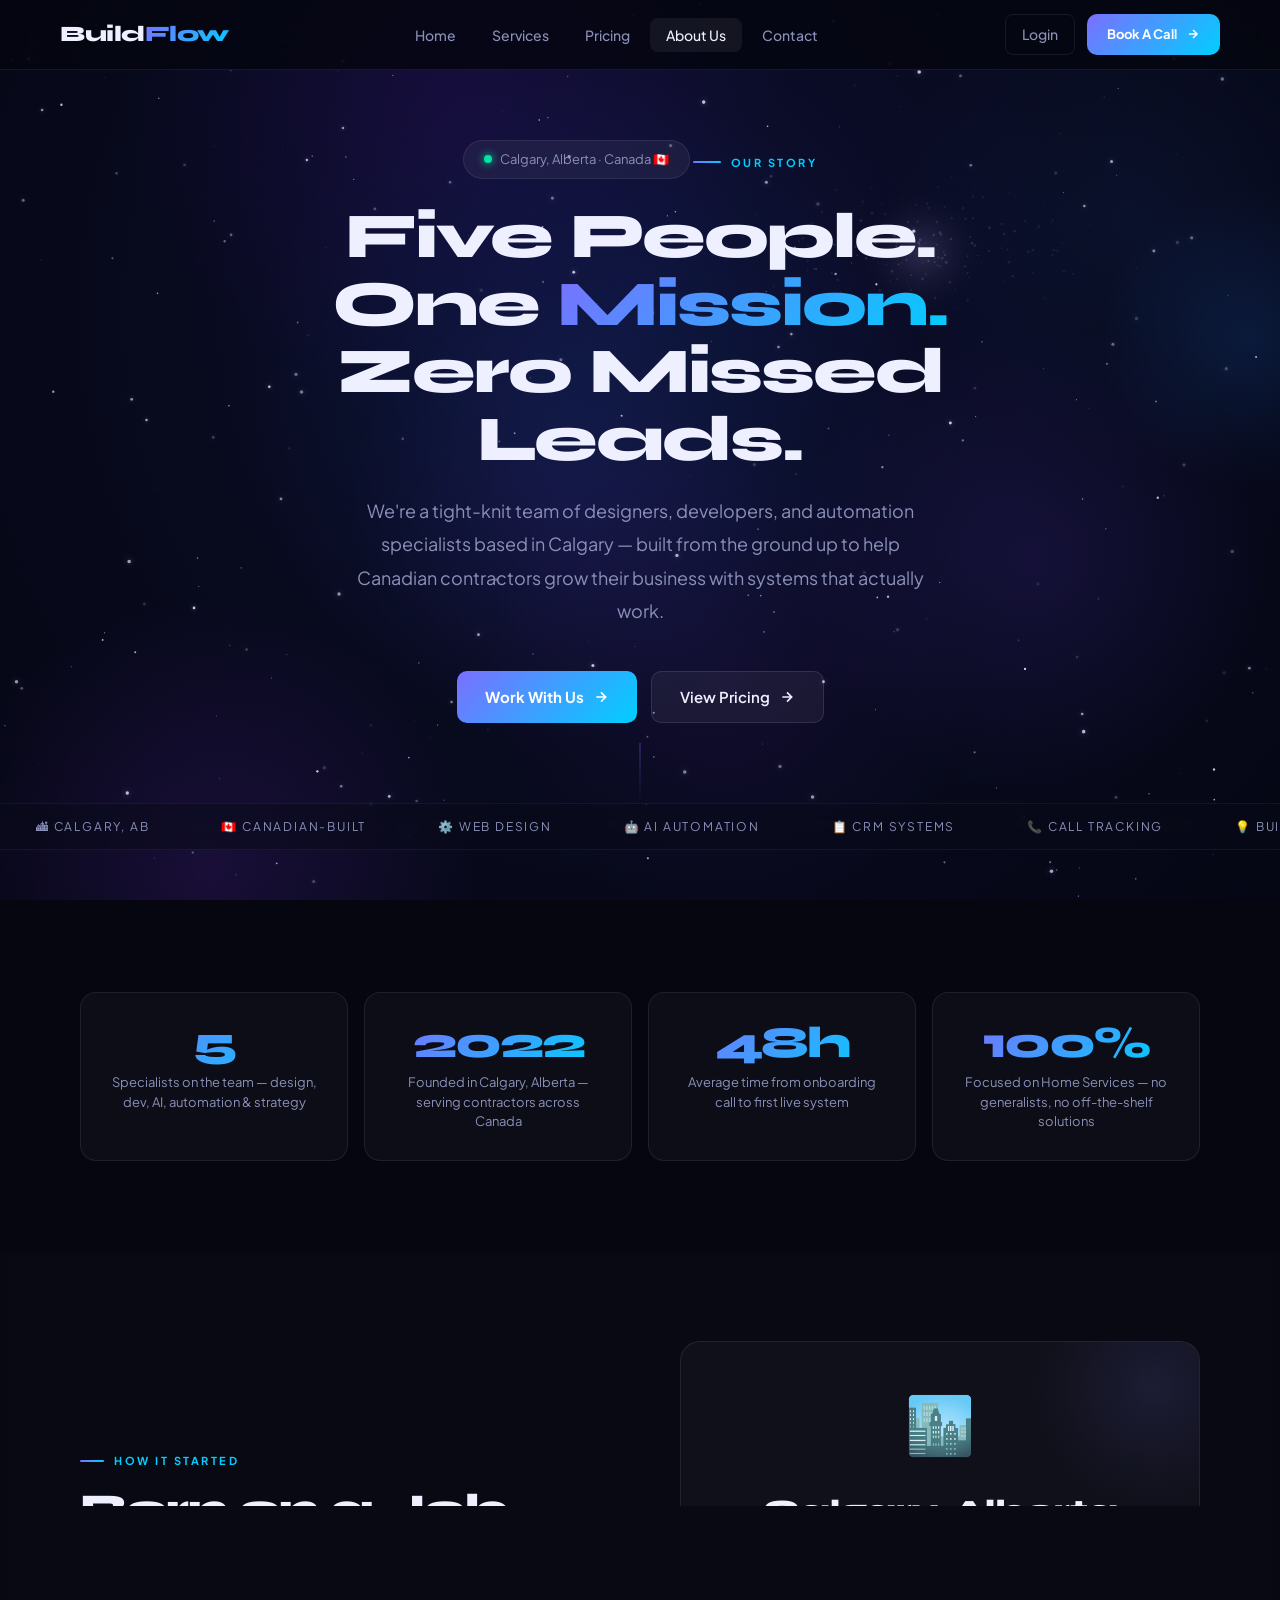
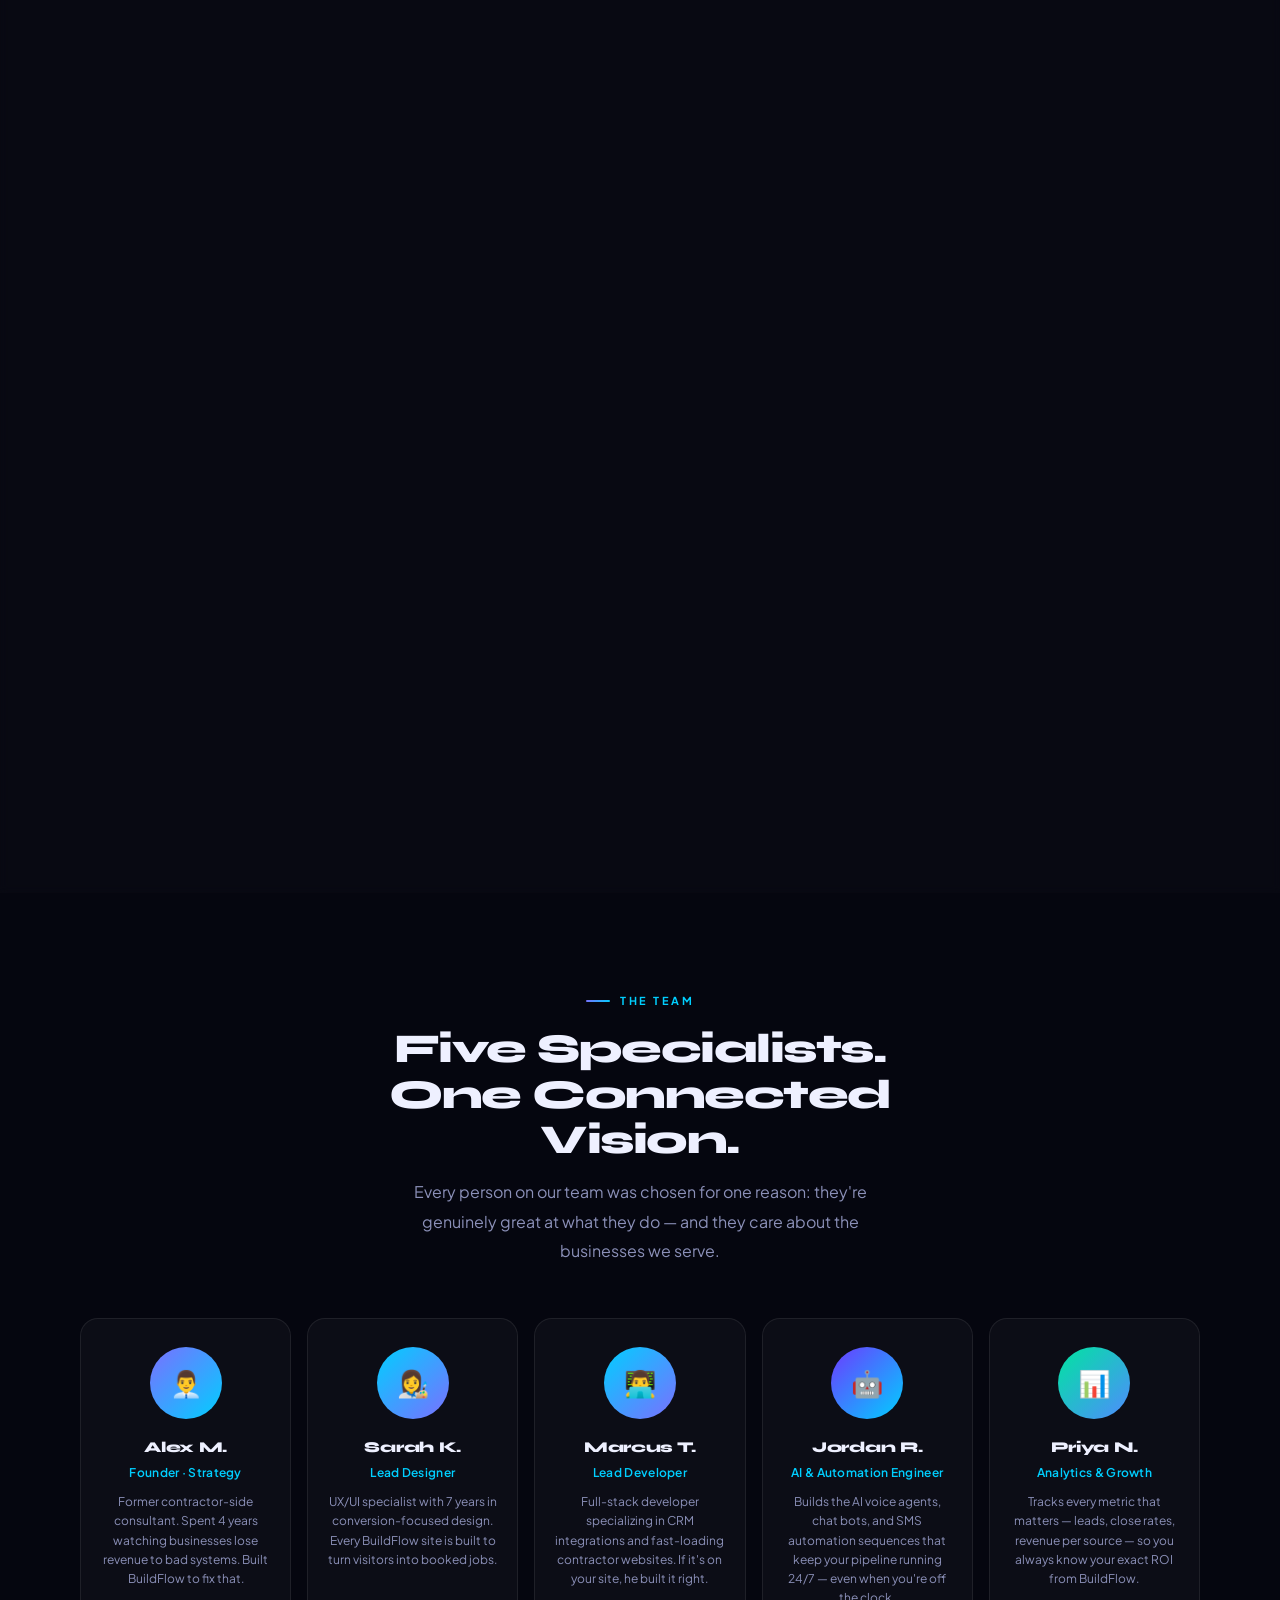
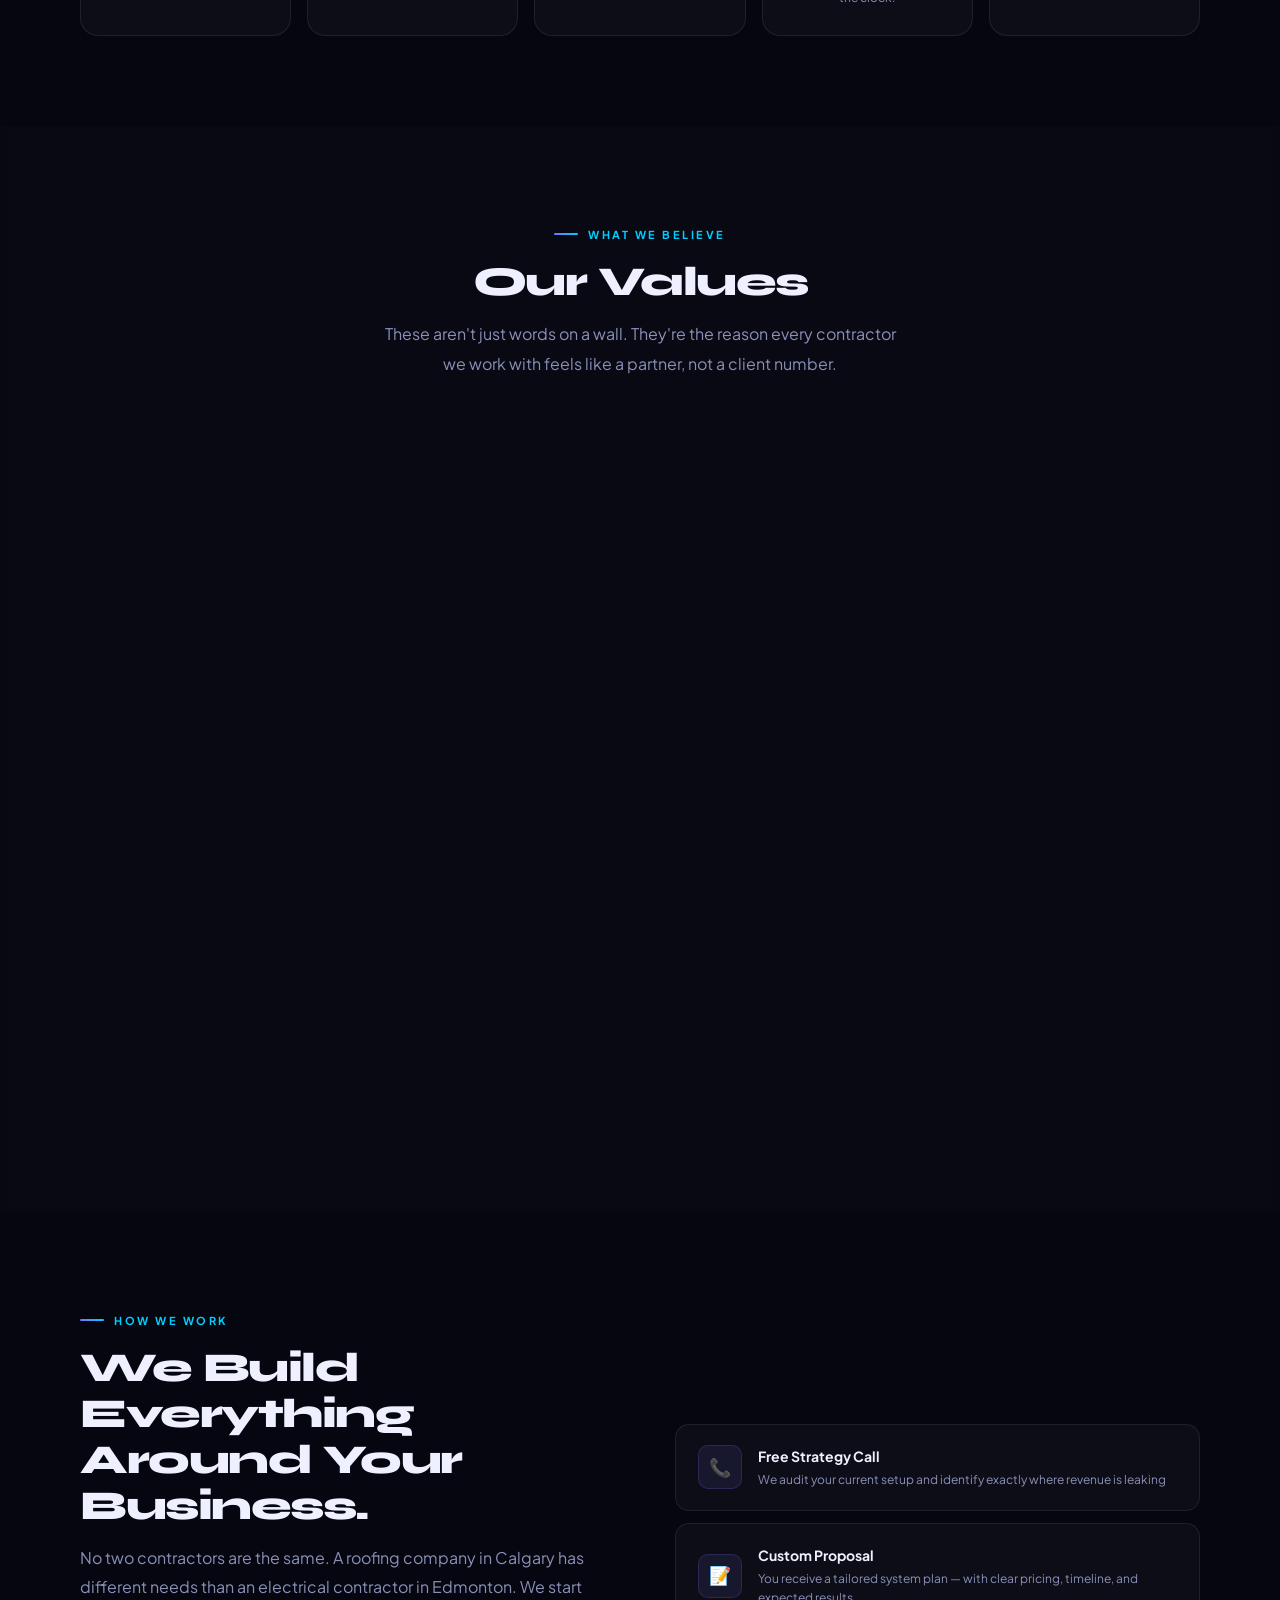
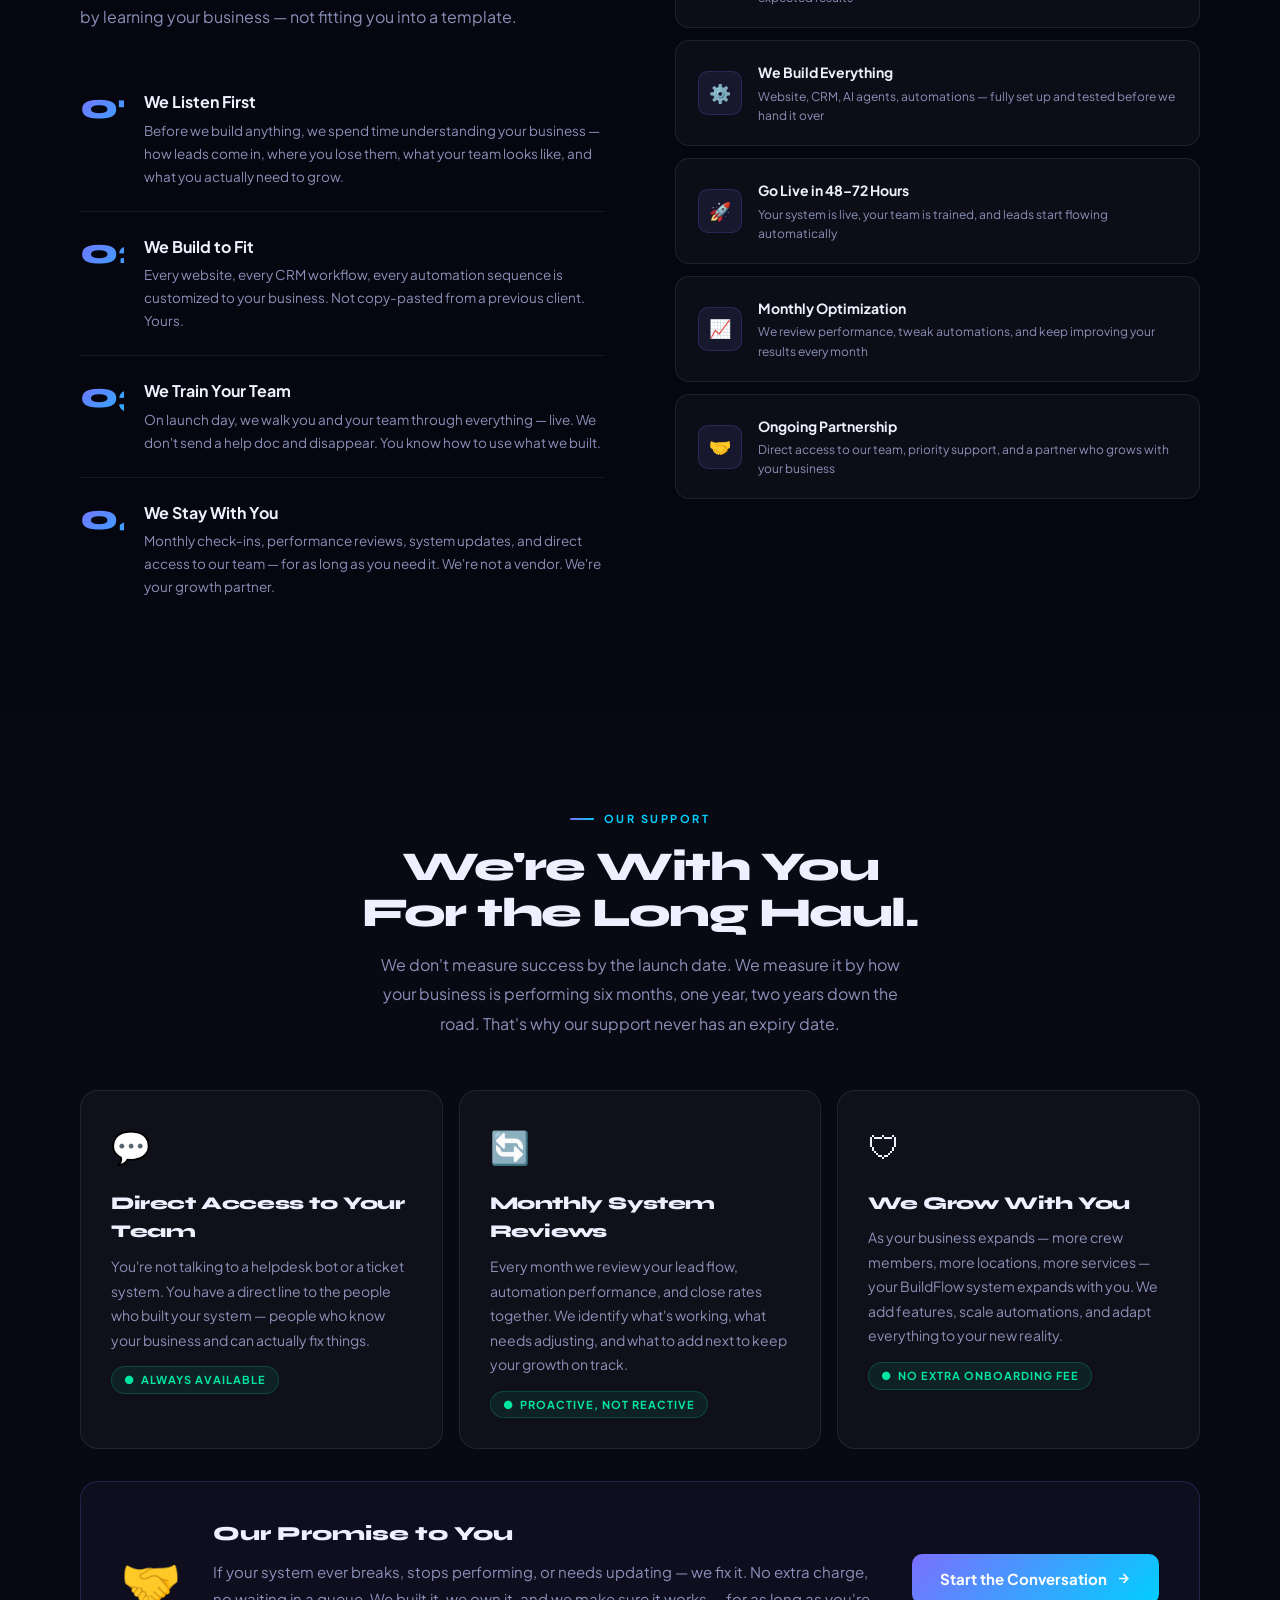
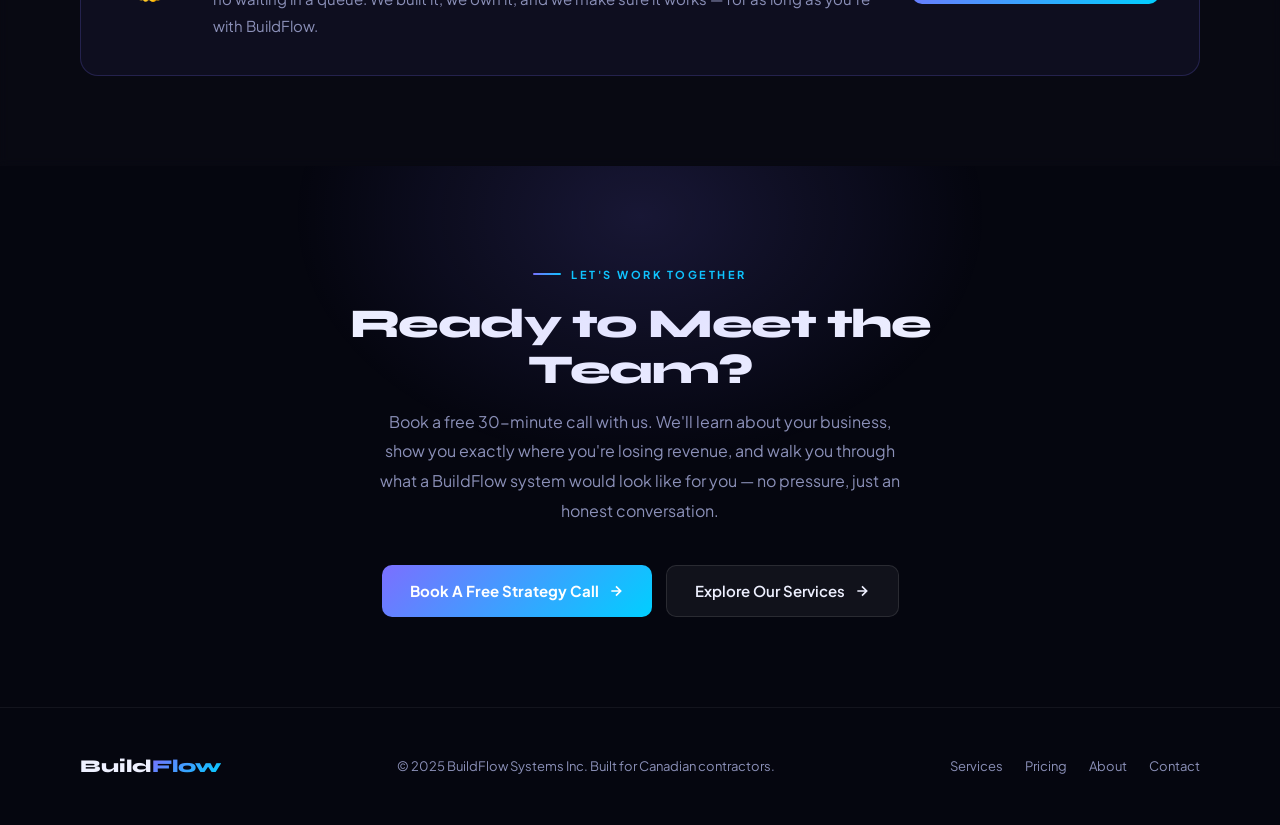
==== about.html @ cf744984 "Initial upload" ====
<!DOCTYPE html>
<html lang="en">
<head>
<meta charset="UTF-8"/>
<meta name="viewport" content="width=device-width, initial-scale=1.0"/>
<title>About Us — BuildFlow</title>
<meta name="description" content="BuildFlow is a Calgary-based team of 5 specialists in web design, automation, and AI — built to help Canadian contractors grow their revenue."/>
<link rel="preconnect" href="https://fonts.googleapis.com"/>
<link href="https://fonts.googleapis.com/css2?family=Plus+Jakarta+Sans:wght@300;400;500;600;700;800&family=Syne:wght@700;800&display=swap" rel="stylesheet"/>
<style>
*,*::before,*::after{box-sizing:border-box;margin:0;padding:0}
:root{
  --bg:#05060f;--bg2:#080a18;
  --border:rgba(255,255,255,0.08);
  --white:#eef0ff;--muted:#8b90b8;
  --accent:#7b6fff;--accent2:#00cfff;
  --green:#00e5a0;
  --grad:linear-gradient(135deg,#7b6fff 0%,#00cfff 100%);
  --grad-r:linear-gradient(135deg,#00cfff 0%,#7b6fff 100%);
}
html{scroll-behavior:smooth}
body{background:var(--bg);color:var(--white);font-family:'Plus Jakarta Sans',sans-serif;overflow-x:hidden;line-height:1.6}
::-webkit-scrollbar{width:3px}
::-webkit-scrollbar-thumb{background:var(--accent);border-radius:3px}
#galaxy-canvas{position:fixed;top:0;left:0;width:100%;height:100%;z-index:0;pointer-events:none}
.page-content{position:relative;z-index:1}

/* NAV */
nav{position:fixed;top:0;left:0;right:0;z-index:100;height:70px;display:flex;align-items:center;justify-content:space-between;padding:0 60px;background:rgba(5,6,15,0.78);backdrop-filter:blur(20px);border-bottom:1px solid rgba(123,111,255,0.15)}
.logo{font-family:'Syne',sans-serif;font-size:22px;font-weight:800;text-decoration:none;letter-spacing:-0.5px;color:var(--white)}
.logo span{background:var(--grad);-webkit-background-clip:text;-webkit-text-fill-color:transparent;background-clip:text}
.nav-links{display:flex;gap:4px;list-style:none}
.nav-links a{text-decoration:none;color:var(--muted);font-size:14px;font-weight:500;padding:8px 16px;border-radius:8px;transition:color .2s,background .2s}
.nav-links a:hover,.nav-links a.active{color:var(--white);background:rgba(255,255,255,0.06)}
.nav-right{display:flex;align-items:center;gap:12px}
.btn-nav-ghost{color:var(--muted);font-size:14px;font-weight:500;text-decoration:none;padding:8px 16px;border-radius:8px;border:1px solid var(--border);transition:color .2s,border-color .2s}
.btn-nav-ghost:hover{color:var(--white);border-color:rgba(123,111,255,0.4)}

/* BUTTONS */
.btn-glow{display:inline-flex;align-items:center;gap:9px;background:var(--grad);color:#fff;font-weight:700;font-size:15px;padding:13px 28px;border-radius:10px;text-decoration:none;border:none;cursor:pointer;position:relative;overflow:hidden;transition:transform .25s,box-shadow .25s}
.btn-glow::before{content:'';position:absolute;inset:0;background:linear-gradient(135deg,rgba(255,255,255,0.18),transparent);opacity:0;transition:opacity .25s}
.btn-glow:hover{transform:translateY(-2px) scale(1.02);box-shadow:0 8px 32px rgba(123,111,255,0.55)}
.btn-glow:hover::before{opacity:1}
.btn-glow:active{transform:scale(0.98)}
.btn-glow .arrow{transition:transform .25s}
.btn-glow:hover .arrow{transform:translateX(4px)}
.btn-ghost{display:inline-flex;align-items:center;gap:9px;background:rgba(255,255,255,0.05);color:var(--white);font-weight:600;font-size:15px;padding:13px 28px;border-radius:10px;text-decoration:none;border:1px solid rgba(255,255,255,0.1);transition:transform .25s,border-color .25s,background .25s,box-shadow .25s}
.btn-ghost:hover{transform:translateY(-2px);border-color:rgba(123,111,255,0.5);background:rgba(123,111,255,0.08);box-shadow:0 4px 24px rgba(123,111,255,0.2)}

/* PAGE HERO */
.page-hero{padding:140px 80px 80px;text-align:center;position:relative}
.page-hero::after{content:'';position:absolute;bottom:0;left:50%;transform:translateX(-50%);width:1px;height:60px;background:linear-gradient(to bottom,rgba(123,111,255,0.5),transparent)}
.eyebrow{display:inline-flex;align-items:center;gap:10px;font-size:11px;font-weight:700;letter-spacing:2.5px;text-transform:uppercase;color:var(--accent2);margin-bottom:18px;justify-content:center}
.eyebrow::before{content:'';width:28px;height:2px;background:var(--grad);border-radius:2px}
.page-h{font-family:'Syne',sans-serif;font-size:clamp(36px,5.5vw,64px);font-weight:800;letter-spacing:-2px;line-height:1.06;max-width:760px;margin:0 auto 20px}
.page-h em{font-style:normal;background:var(--grad);-webkit-background-clip:text;-webkit-text-fill-color:transparent;background-clip:text}
.page-sub{font-size:18px;color:var(--muted);max-width:580px;margin:0 auto 44px;line-height:1.85}
.hero-btns{display:flex;gap:14px;justify-content:center;flex-wrap:wrap}
.location-pill{display:inline-flex;align-items:center;gap:8px;background:rgba(255,255,255,0.05);border:1px solid var(--border);border-radius:100px;padding:8px 20px;font-size:13px;color:var(--muted);margin-bottom:24px}
.loc-dot{width:8px;height:8px;border-radius:50%;background:var(--green);box-shadow:0 0 8px var(--green);animation:blink 2s ease infinite}

/* SECTIONS */
.section{padding:90px 80px}
.section.alt{background:rgba(255,255,255,0.015);backdrop-filter:blur(4px)}
.sec-ey{display:inline-flex;align-items:center;gap:10px;font-size:11px;font-weight:700;letter-spacing:2.5px;text-transform:uppercase;color:var(--accent2);margin-bottom:16px}
.sec-ey::before{content:'';width:24px;height:2px;background:var(--grad);border-radius:2px}
.sec-h{font-family:'Syne',sans-serif;font-size:clamp(26px,3.2vw,44px);font-weight:800;letter-spacing:-1.5px;line-height:1.12;max-width:580px}
.sec-p{font-size:16px;color:var(--muted);max-width:520px;margin-top:14px;line-height:1.85}
.ctr{text-align:center}
.ctr .sec-h,.ctr .sec-p{margin-left:auto;margin-right:auto}
.ctr .sec-ey{justify-content:center}

/* ── STORY SECTION ── */
.story-grid{display:grid;grid-template-columns:1fr 1fr;gap:80px;align-items:center}
.story-text p{font-size:16px;color:var(--muted);line-height:1.9;margin-bottom:18px}
.story-text p strong{color:var(--white)}
.story-text p:last-child{margin-bottom:0}

/* story visual — Calgary card */
.story-visual{position:relative}
.city-card{background:rgba(255,255,255,0.03);border:1px solid var(--border);border-radius:20px;padding:36px;position:relative;overflow:hidden}
.city-card::before{content:'';position:absolute;top:-80px;right:-80px;width:250px;height:250px;background:radial-gradient(circle,rgba(123,111,255,0.12),transparent 70%)}
.city-card::after{content:'';position:absolute;bottom:-60px;left:-60px;width:200px;height:200px;background:radial-gradient(circle,rgba(0,207,255,0.08),transparent 70%)}
.city-skyline{font-size:56px;text-align:center;margin-bottom:20px;display:block;animation:floatY 5s ease-in-out infinite}
.city-name{font-family:'Syne',sans-serif;font-size:28px;font-weight:800;text-align:center;margin-bottom:4px}
.city-sub{font-size:13px;color:var(--muted);text-align:center;margin-bottom:28px}
.city-stats{display:grid;grid-template-columns:1fr 1fr;gap:12px}
.cs{background:rgba(255,255,255,0.04);border:1px solid var(--border);border-radius:12px;padding:16px;text-align:center}
.cs-num{font-family:'Syne',sans-serif;font-size:26px;font-weight:800;background:var(--grad);-webkit-background-clip:text;-webkit-text-fill-color:transparent;background-clip:text;line-height:1}
.cs-lbl{font-size:11px;color:var(--muted);margin-top:4px}

/* ── TIMELINE ── */
.timeline{position:relative;margin-top:60px;padding-left:40px}
.timeline::before{content:'';position:absolute;left:10px;top:0;bottom:0;width:2px;background:linear-gradient(to bottom,var(--accent),var(--accent2),transparent)}
.tl-item{position:relative;margin-bottom:44px}
.tl-item:last-child{margin-bottom:0}
.tl-dot{position:absolute;left:-36px;top:4px;width:16px;height:16px;border-radius:50%;background:var(--grad);box-shadow:0 0 12px rgba(123,111,255,0.5)}
.tl-year{font-size:11px;font-weight:700;letter-spacing:1.5px;color:var(--accent2);margin-bottom:6px;text-transform:uppercase}
.tl-title{font-family:'Syne',sans-serif;font-size:18px;font-weight:800;margin-bottom:8px;letter-spacing:-0.3px}
.tl-desc{font-size:14px;color:var(--muted);line-height:1.75}

/* ── TEAM ── */
.team-grid{display:grid;grid-template-columns:repeat(5,1fr);gap:16px;margin-top:52px}
.team-card{background:rgba(255,255,255,0.03);border:1px solid var(--border);border-radius:18px;padding:28px 20px;text-align:center;transition:transform .3s,border-color .3s,box-shadow .3s;cursor:default}
.team-card:hover{transform:translateY(-7px);border-color:rgba(123,111,255,0.4);box-shadow:0 16px 48px rgba(123,111,255,0.15)}
.team-avatar{width:72px;height:72px;border-radius:50%;background:var(--grad);display:flex;align-items:center;justify-content:center;font-size:26px;margin:0 auto 16px;position:relative}
.team-avatar::after{content:'';position:absolute;inset:-3px;border-radius:50%;background:var(--grad);z-index:-1;opacity:0;transition:opacity .3s;filter:blur(8px)}
.team-card:hover .team-avatar::after{opacity:0.6}
.team-name{font-family:'Syne',sans-serif;font-size:15px;font-weight:800;margin-bottom:4px;letter-spacing:-0.3px}
.team-role{font-size:12px;color:var(--accent2);font-weight:600;margin-bottom:10px;letter-spacing:.3px}
.team-bio{font-size:12px;color:var(--muted);line-height:1.6}

/* ── VALUES ── */
.values-grid{display:grid;grid-template-columns:repeat(3,1fr);gap:16px;margin-top:52px}
.val-card{background:rgba(255,255,255,0.03);border:1px solid var(--border);border-radius:18px;padding:32px;transition:transform .3s,border-color .3s}
.val-card:hover{transform:translateY(-5px);border-color:rgba(123,111,255,0.3)}
.val-icon{font-size:36px;margin-bottom:18px;display:block}
.val-title{font-family:'Syne',sans-serif;font-size:20px;font-weight:800;margin-bottom:10px;letter-spacing:-0.4px}
.val-desc{font-size:14px;color:var(--muted);line-height:1.75}

/* ── APPROACH ── */
.approach-grid{display:grid;grid-template-columns:1fr 1fr;gap:70px;align-items:center}
.approach-steps{display:flex;flex-direction:column;gap:0;margin-top:36px}
.ap-step{display:flex;gap:20px;padding:22px 0;border-bottom:1px solid var(--border);position:relative;transition:background .2s}
.ap-step:last-child{border-bottom:none}
.ap-num{font-family:'Syne',sans-serif;font-size:36px;font-weight:800;background:var(--grad);-webkit-background-clip:text;-webkit-text-fill-color:transparent;background-clip:text;line-height:1;flex-shrink:0;width:44px}
.ap-title{font-weight:700;font-size:16px;margin-bottom:5px}
.ap-desc{font-size:13.5px;color:var(--muted);line-height:1.7}

/* approach visual */
.approach-visual{display:flex;flex-direction:column;gap:12px}
.av-card{background:rgba(255,255,255,0.03);border:1px solid var(--border);border-radius:14px;padding:20px 22px;display:flex;align-items:center;gap:16px;transition:border-color .3s,transform .3s}
.av-card:hover{border-color:rgba(123,111,255,0.3);transform:translateX(6px)}
.av-icon{width:44px;height:44px;border-radius:10px;background:rgba(123,111,255,0.1);border:1px solid rgba(123,111,255,0.2);display:flex;align-items:center;justify-content:center;font-size:18px;flex-shrink:0}
.av-title{font-weight:700;font-size:14px;margin-bottom:3px}
.av-desc{font-size:12px;color:var(--muted)}

/* ── SUPPORT ── */
.support-grid{display:grid;grid-template-columns:1fr 1fr 1fr;gap:16px;margin-top:52px}
.sup-card{background:rgba(255,255,255,0.03);border:1px solid var(--border);border-radius:18px;padding:30px;transition:transform .3s,border-color .3s}
.sup-card:hover{transform:translateY(-5px);border-color:rgba(0,207,255,0.3)}
.sup-icon{font-size:32px;margin-bottom:16px}
.sup-title{font-family:'Syne',sans-serif;font-size:18px;font-weight:800;margin-bottom:8px;letter-spacing:-0.4px}
.sup-desc{font-size:14px;color:var(--muted);line-height:1.75}
.sup-tag{display:inline-flex;align-items:center;gap:6px;margin-top:14px;font-size:11px;font-weight:700;letter-spacing:1px;text-transform:uppercase;color:var(--green);background:rgba(0,229,160,0.08);border:1px solid rgba(0,229,160,0.2);padding:4px 12px;border-radius:100px}

/* ── NUMBERS ── */
.numbers-row{display:grid;grid-template-columns:repeat(4,1fr);gap:16px;margin-top:52px}
.num-card{background:rgba(255,255,255,0.03);border:1px solid var(--border);border-radius:16px;padding:28px;text-align:center;transition:transform .3s,border-color .3s}
.num-card:hover{transform:translateY(-4px);border-color:rgba(123,111,255,0.3)}
.num-val{font-family:'Syne',sans-serif;font-size:44px;font-weight:800;letter-spacing:-2px;background:var(--grad);-webkit-background-clip:text;-webkit-text-fill-color:transparent;background-clip:text;line-height:1}
.num-lbl{font-size:13px;color:var(--muted);margin-top:8px;line-height:1.5}

/* ── CTA ── */
.cta-section{padding:90px 80px;text-align:center;position:relative;overflow:hidden}
.cta-section::before{content:'';position:absolute;top:-200px;left:50%;transform:translateX(-50%);width:700px;height:500px;background:radial-gradient(ellipse,rgba(123,111,255,0.16) 0%,transparent 70%);pointer-events:none}
.cta-section .sec-h{max-width:620px;margin:0 auto 14px}
.cta-section .sec-p{margin:0 auto 40px}
.cta-btns{display:flex;gap:14px;justify-content:center;flex-wrap:wrap}

/* TICKER */
.ticker-wrap{overflow:hidden;border-top:1px solid rgba(255,255,255,0.05);border-bottom:1px solid rgba(255,255,255,0.05);padding:13px 0;background:rgba(8,10,24,0.5);backdrop-filter:blur(10px)}
.ticker-track{display:flex;width:max-content;animation:ticker 40s linear infinite}
.ticker-item{padding:0 36px;font-size:12px;letter-spacing:1.8px;text-transform:uppercase;color:var(--muted);white-space:nowrap}

/* FOOTER */
footer{padding:44px 80px;border-top:1px solid rgba(255,255,255,0.06);display:flex;justify-content:space-between;align-items:center;flex-wrap:wrap;gap:16px}
.footer-logo{font-family:'Syne',sans-serif;font-size:18px;font-weight:800;text-decoration:none;color:var(--white)}
.footer-logo span{background:var(--grad);-webkit-background-clip:text;-webkit-text-fill-color:transparent;background-clip:text}
.footer-copy{font-size:13px;color:var(--muted)}
.footer-links{display:flex;gap:22px}
.footer-links a{font-size:13px;color:var(--muted);text-decoration:none;transition:color .2s}
.footer-links a:hover{color:var(--white)}

/* REVEAL */
.reveal{opacity:0;transform:translateY(26px);transition:opacity .7s ease,transform .7s ease}
.reveal.in{opacity:1;transform:none}
.d1{transition-delay:.08s}.d2{transition-delay:.16s}.d3{transition-delay:.24s}.d4{transition-delay:.32s}.d5{transition-delay:.4s}

@keyframes ticker{from{transform:translateX(0)}to{transform:translateX(-50%)}}
@keyframes floatY{0%,100%{transform:translateY(0)}50%{transform:translateY(-14px)}}
@keyframes fadeUp{from{opacity:0;transform:translateY(20px)}to{opacity:1;transform:none}}
@keyframes blink{0%,100%{opacity:1}50%{opacity:.3}}

@media(max-width:1100px){
  nav{padding:0 24px}
  .nav-links{display:none}
  .page-hero,.section,.cta-section,footer{padding-left:24px;padding-right:24px}
  .story-grid,.approach-grid{grid-template-columns:1fr}
  .team-grid{grid-template-columns:repeat(2,1fr)}
  .values-grid,.support-grid{grid-template-columns:1fr 1fr}
  .numbers-row{grid-template-columns:1fr 1fr}
}
@media(max-width:640px){
  .team-grid,.values-grid,.support-grid,.numbers-row{grid-template-columns:1fr}
  .page-h{letter-spacing:-1px}
}
</style>
</head>
<body>
<canvas id="galaxy-canvas"></canvas>
<div class="page-content">

<!-- NAV -->
<nav>
  <a href="index.html" class="logo">Build<span>Flow</span></a>
  <ul class="nav-links">
    <li><a href="index.html">Home</a></li>
    <li><a href="services.html">Services</a></li>
    <li><a href="pricing.html">Pricing</a></li>
    <li><a href="about.html" class="active">About Us</a></li>
    <li><a href="contact.html">Contact</a></li>
  </ul>
  <div class="nav-right">
    <a href="#" class="btn-nav-ghost">Login</a>
    <a href="contact.html" class="btn-glow" style="font-size:13px;padding:10px 20px">Book A Call <svg class="arrow" width="14" height="14" fill="none" stroke="currentColor" stroke-width="2.5" viewBox="0 0 24 24"><path d="M5 12h14M12 5l7 7-7 7"/></svg></a>
  </div>
</nav>

<!-- HERO -->
<section class="page-hero" style="animation:fadeUp .8s ease both">
  <div class="location-pill"><span class="loc-dot"></span>Calgary, Alberta · Canada 🇨🇦</div>
  <div class="eyebrow">Our Story</div>
  <h1 class="page-h">Five People.<br>One <em>Mission.</em><br>Zero Missed Leads.</h1>
  <p class="page-sub">We're a tight-knit team of designers, developers, and automation specialists based in Calgary — built from the ground up to help Canadian contractors grow their business with systems that actually work.</p>
  <div class="hero-btns">
    <a href="contact.html" class="btn-glow">Work With Us <svg class="arrow" width="16" height="16" fill="none" stroke="currentColor" stroke-width="2.5" viewBox="0 0 24 24"><path d="M5 12h14M12 5l7 7-7 7"/></svg></a>
    <a href="pricing.html" class="btn-ghost">View Pricing <svg width="16" height="16" fill="none" stroke="currentColor" stroke-width="2.5" viewBox="0 0 24 24"><path d="M5 12h14M12 5l7 7-7 7"/></svg></a>
  </div>
</section>

<!-- TICKER -->
<div class="ticker-wrap">
  <div class="ticker-track">
    <div class="ticker-item">🏙 Calgary, AB</div><div class="ticker-item">🇨🇦 Canadian-Built</div><div class="ticker-item">⚙️ Web Design</div><div class="ticker-item">🤖 AI Automation</div><div class="ticker-item">📋 CRM Systems</div><div class="ticker-item">📞 Call Tracking</div><div class="ticker-item">💡 Built for Contractors</div><div class="ticker-item">🚀 Fast Setup</div>
    <div class="ticker-item">🏙 Calgary, AB</div><div class="ticker-item">🇨🇦 Canadian-Built</div><div class="ticker-item">⚙️ Web Design</div><div class="ticker-item">🤖 AI Automation</div><div class="ticker-item">📋 CRM Systems</div><div class="ticker-item">📞 Call Tracking</div><div class="ticker-item">💡 Built for Contractors</div><div class="ticker-item">🚀 Fast Setup</div>
  </div>
</div>

<!-- NUMBERS -->
<section class="section">
  <div class="numbers-row">
    <div class="num-card reveal d1"><div class="num-val">5</div><div class="num-lbl">Specialists on the team — design, dev, AI, automation &amp; strategy</div></div>
    <div class="num-card reveal d2"><div class="num-val">2022</div><div class="num-lbl">Founded in Calgary, Alberta — serving contractors across Canada</div></div>
    <div class="num-card reveal d3"><div class="num-val">48h</div><div class="num-lbl">Average time from onboarding call to first live system</div></div>
    <div class="num-card reveal d4"><div class="num-val">100%</div><div class="num-lbl">Focused on Home Services — no generalists, no off-the-shelf solutions</div></div>
  </div>
</section>

<!-- STORY -->
<section class="section alt">
  <div class="story-grid">
    <div class="story-text reveal">
      <div class="sec-ey">How It Started</div>
      <h2 class="sec-h">Born on a Job Site.<br>Built in Calgary.</h2>
      <div style="margin-top:28px">
        <p>It started with a simple observation. A roofing contractor in Calgary was losing <strong>three to four calls a day</strong> — not because he didn't want the work, but because he was on the roof when his phone rang. By the time he called back, the homeowner had already booked someone else.</p>
        <p>We saw the same story repeated across dozens of contractors in Alberta. Talented, hardworking business owners — roofers, plumbers, electricians, HVAC techs — losing thousands of dollars every month not because of a lack of skill, but because of a <strong>broken system</strong> around how leads were captured and followed up.</p>
        <p>So in 2022, five of us — a web designer, a developer, an AI engineer, an automation specialist, and a business strategist — came together in Calgary with one shared goal: <strong>build the system we wished these contractors already had.</strong></p>
        <p>Not a website. Not a chatbot. Not a CRM that takes six months to learn. A <strong>complete, connected revenue system</strong> — designed specifically for the way contractors run their businesses — that works automatically, from the first call to the five-star review.</p>
        <p>That's BuildFlow. And we're just getting started.</p>
      </div>
    </div>
    <div class="reveal d2">
      <div class="city-card">
        <span class="city-skyline">🏙️</span>
        <div class="city-name">Calgary, Alberta</div>
        <div class="city-sub">Home of BuildFlow · Est. 2022</div>
        <div class="city-stats">
          <div class="cs"><div class="cs-num">AB</div><div class="cs-lbl">Province</div></div>
          <div class="cs"><div class="cs-num">2022</div><div class="cs-lbl">Founded</div></div>
          <div class="cs"><div class="cs-num">5</div><div class="cs-lbl">Team Members</div></div>
          <div class="cs"><div class="cs-num">🇨🇦</div><div class="cs-lbl">Canada-Wide</div></div>
        </div>
      </div>

      <!-- TIMELINE -->
      <div class="timeline" style="margin-top:36px">
        <div class="tl-item">
          <div class="tl-dot"></div>
          <div class="tl-year">2022 — The Idea</div>
          <div class="tl-title">Saw the Problem Firsthand</div>
          <div class="tl-desc">Working alongside Alberta contractors, we watched revenue disappear through missed calls and broken follow-up. We decided to fix it.</div>
        </div>
        <div class="tl-item">
          <div class="tl-dot"></div>
          <div class="tl-year">2023 — First Systems Built</div>
          <div class="tl-title">The First 10 Clients</div>
          <div class="tl-desc">We launched our first CRM + website packages for roofing and HVAC companies in Calgary. Response times dropped from days to minutes.</div>
        </div>
        <div class="tl-item">
          <div class="tl-dot"></div>
          <div class="tl-year">2024 — AI Integration</div>
          <div class="tl-title">Added AI Voice &amp; Chat Agents</div>
          <div class="tl-desc">We integrated AI calling and automation, turning the system into a fully autonomous lead-capture and follow-up engine.</div>
        </div>
        <div class="tl-item">
          <div class="tl-dot"></div>
          <div class="tl-year">2025 — Canada-Wide</div>
          <div class="tl-title">Expanding Across Canada</div>
          <div class="tl-desc">Now serving contractors in Alberta, BC, Ontario, and beyond — with the same personal attention we gave our very first client.</div>
        </div>
      </div>
    </div>
  </div>
</section>

<!-- TEAM -->
<section class="section">
  <div class="ctr reveal">
    <div class="sec-ey">The Team</div>
    <h2 class="sec-h">Five Specialists.<br>One Connected Vision.</h2>
    <p class="sec-p">Every person on our team was chosen for one reason: they're genuinely great at what they do — and they care about the businesses we serve.</p>
  </div>
  <div class="team-grid">
    <div class="team-card reveal d1">
      <div class="team-avatar">👨‍💼</div>
      <div class="team-name">Alex M.</div>
      <div class="team-role">Founder · Strategy</div>
      <div class="team-bio">Former contractor-side consultant. Spent 4 years watching businesses lose revenue to bad systems. Built BuildFlow to fix that.</div>
    </div>
    <div class="team-card reveal d2">
      <div class="team-avatar" style="background:var(--grad-r)">👩‍🎨</div>
      <div class="team-name">Sarah K.</div>
      <div class="team-role">Lead Designer</div>
      <div class="team-bio">UX/UI specialist with 7 years in conversion-focused design. Every BuildFlow site is built to turn visitors into booked jobs.</div>
    </div>
    <div class="team-card reveal d3">
      <div class="team-avatar" style="background:linear-gradient(135deg,#00cfff,#7b6fff)">👨‍💻</div>
      <div class="team-name">Marcus T.</div>
      <div class="team-role">Lead Developer</div>
      <div class="team-bio">Full-stack developer specializing in CRM integrations and fast-loading contractor websites. If it's on your site, he built it right.</div>
    </div>
    <div class="team-card reveal d4">
      <div class="team-avatar" style="background:linear-gradient(135deg,#6d3aff,#00cfff)">🤖</div>
      <div class="team-name">Jordan R.</div>
      <div class="team-role">AI &amp; Automation Engineer</div>
      <div class="team-bio">Builds the AI voice agents, chat bots, and SMS automation sequences that keep your pipeline running 24/7 — even when you're off the clock.</div>
    </div>
    <div class="team-card reveal d5">
      <div class="team-avatar" style="background:linear-gradient(135deg,#00e5a0,#4f8bff)">📊</div>
      <div class="team-name">Priya N.</div>
      <div class="team-role">Analytics &amp; Growth</div>
      <div class="team-bio">Tracks every metric that matters — leads, close rates, revenue per source — so you always know your exact ROI from BuildFlow.</div>
    </div>
  </div>
</section>

<!-- VALUES -->
<section class="section alt">
  <div class="ctr reveal">
    <div class="sec-ey">What We Believe</div>
    <h2 class="sec-h">Our Values</h2>
    <p class="sec-p">These aren't just words on a wall. They're the reason every contractor we work with feels like a partner, not a client number.</p>
  </div>
  <div class="values-grid">
    <div class="val-card reveal d1">
      <span class="val-icon">🎯</span>
      <div class="val-title">Clarity Over Complexity</div>
      <div class="val-desc">We don't build complicated systems that need a manual to operate. Everything we create is simple, clear, and usable from day one — because you have a business to run, not a software course to take.</div>
    </div>
    <div class="val-card reveal d2">
      <span class="val-icon">🤝</span>
      <div class="val-title">Every Client is a Partnership</div>
      <div class="val-desc">We don't disappear after launch. We treat every business we work with as a long-term relationship — learning your goals, your challenges, and building systems that grow as you grow.</div>
    </div>
    <div class="val-card reveal d3">
      <span class="val-icon">📊</span>
      <div class="val-title">Results Are the Only Metric</div>
      <div class="val-desc">We're not here to impress you with fancy dashboards. We're here to put more money in your pocket. If our systems don't deliver measurable results, we work until they do.</div>
    </div>
    <div class="val-card reveal d1">
      <span class="val-icon">⚡</span>
      <div class="val-title">Speed Matters</div>
      <div class="val-desc">Every day without a functioning system is a day you're losing leads. That's why we move fast — 24-hour automations, 2-week full setups. We understand that time is money in the trades.</div>
    </div>
    <div class="val-card reveal d2">
      <span class="val-icon">🔗</span>
      <div class="val-title">Everything Connected</div>
      <div class="val-desc">We believe in building one integrated ecosystem, not a patchwork of disconnected tools. Website, CRM, phone, automation — all talking to each other, all working for you.</div>
    </div>
    <div class="val-card reveal d3">
      <span class="val-icon">🇨🇦</span>
      <div class="val-title">Built for Canadian Contractors</div>
      <div class="val-desc">We understand Alberta winters, Canadian market conditions, and the way trade businesses operate here. This isn't a US template transplanted north — it's built for how you work.</div>
    </div>
  </div>
</section>

<!-- HOW WE WORK -->
<section class="section">
  <div class="approach-grid">
    <div class="reveal">
      <div class="sec-ey">How We Work</div>
      <h2 class="sec-h">We Build Everything Around Your Business.</h2>
      <p class="sec-p">No two contractors are the same. A roofing company in Calgary has different needs than an electrical contractor in Edmonton. We start by learning your business — not fitting you into a template.</p>
      <div class="approach-steps">
        <div class="ap-step">
          <div class="ap-num">01</div>
          <div><div class="ap-title">We Listen First</div><div class="ap-desc">Before we build anything, we spend time understanding your business — how leads come in, where you lose them, what your team looks like, and what you actually need to grow.</div></div>
        </div>
        <div class="ap-step">
          <div class="ap-num">02</div>
          <div><div class="ap-title">We Build to Fit</div><div class="ap-desc">Every website, every CRM workflow, every automation sequence is customized to your business. Not copy-pasted from a previous client. Yours.</div></div>
        </div>
        <div class="ap-step">
          <div class="ap-num">03</div>
          <div><div class="ap-title">We Train Your Team</div><div class="ap-desc">On launch day, we walk you and your team through everything — live. We don't send a help doc and disappear. You know how to use what we built.</div></div>
        </div>
        <div class="ap-step">
          <div class="ap-num">04</div>
          <div><div class="ap-title">We Stay With You</div><div class="ap-desc">Monthly check-ins, performance reviews, system updates, and direct access to our team — for as long as you need it. We're not a vendor. We're your growth partner.</div></div>
        </div>
      </div>
    </div>
    <div class="approach-visual reveal d2">
      <div class="av-card"><div class="av-icon">📞</div><div><div class="av-title">Free Strategy Call</div><div class="av-desc">We audit your current setup and identify exactly where revenue is leaking</div></div></div>
      <div class="av-card"><div class="av-icon">📝</div><div><div class="av-title">Custom Proposal</div><div class="av-desc">You receive a tailored system plan — with clear pricing, timeline, and expected results</div></div></div>
      <div class="av-card"><div class="av-icon">⚙️</div><div><div class="av-title">We Build Everything</div><div class="av-desc">Website, CRM, AI agents, automations — fully set up and tested before we hand it over</div></div></div>
      <div class="av-card"><div class="av-icon">🚀</div><div><div class="av-title">Go Live in 48–72 Hours</div><div class="av-desc">Your system is live, your team is trained, and leads start flowing automatically</div></div></div>
      <div class="av-card"><div class="av-icon">📈</div><div><div class="av-title">Monthly Optimization</div><div class="av-desc">We review performance, tweak automations, and keep improving your results every month</div></div></div>
      <div class="av-card"><div class="av-icon">🤝</div><div><div class="av-title">Ongoing Partnership</div><div class="av-desc">Direct access to our team, priority support, and a partner who grows with your business</div></div></div>
    </div>
  </div>
</section>

<!-- SUPPORT -->
<section class="section alt">
  <div class="ctr reveal">
    <div class="sec-ey">Our Support</div>
    <h2 class="sec-h">We're With You<br>For the Long Haul.</h2>
    <p class="sec-p">We don't measure success by the launch date. We measure it by how your business is performing six months, one year, two years down the road. That's why our support never has an expiry date.</p>
  </div>
  <div class="support-grid">
    <div class="sup-card reveal d1">
      <div class="sup-icon">💬</div>
      <div class="sup-title">Direct Access to Your Team</div>
      <div class="sup-desc">You're not talking to a helpdesk bot or a ticket system. You have a direct line to the people who built your system — people who know your business and can actually fix things.</div>
      <div class="sup-tag"><span>●</span> Always Available</div>
    </div>
    <div class="sup-card reveal d2">
      <div class="sup-icon">🔄</div>
      <div class="sup-title">Monthly System Reviews</div>
      <div class="sup-desc">Every month we review your lead flow, automation performance, and close rates together. We identify what's working, what needs adjusting, and what to add next to keep your growth on track.</div>
      <div class="sup-tag"><span>●</span> Proactive, Not Reactive</div>
    </div>
    <div class="sup-card reveal d3">
      <div class="sup-icon">🛡</div>
      <div class="sup-title">We Grow With You</div>
      <div class="sup-desc">As your business expands — more crew members, more locations, more services — your BuildFlow system expands with you. We add features, scale automations, and adapt everything to your new reality.</div>
      <div class="sup-tag"><span>●</span> No Extra Onboarding Fee</div>
    </div>
  </div>

  <!-- SUPPORT PROMISE -->
  <div style="margin-top:32px;background:rgba(123,111,255,0.06);border:1px solid rgba(123,111,255,0.2);border-radius:18px;padding:36px 40px;display:flex;align-items:center;gap:32px;flex-wrap:wrap" class="reveal d1">
    <div style="font-size:48px;flex-shrink:0">🤝</div>
    <div style="flex:1;min-width:260px">
      <div style="font-family:'Syne',sans-serif;font-size:20px;font-weight:800;margin-bottom:8px">Our Promise to You</div>
      <div style="font-size:15px;color:var(--muted);line-height:1.8">If your system ever breaks, stops performing, or needs updating — we fix it. No extra charge, no waiting in a queue. We built it, we own it, and we make sure it works — for as long as you're with BuildFlow.</div>
    </div>
    <a href="contact.html" class="btn-glow" style="flex-shrink:0">Start the Conversation <svg class="arrow" width="15" height="15" fill="none" stroke="currentColor" stroke-width="2.5" viewBox="0 0 24 24"><path d="M5 12h14M12 5l7 7-7 7"/></svg></a>
  </div>
</section>

<!-- CTA -->
<section class="cta-section" id="cta">
  <div class="eyebrow">Let's Work Together</div>
  <h2 class="sec-h ctr">Ready to Meet the Team?</h2>
  <p class="sec-p ctr">Book a free 30-minute call with us. We'll learn about your business, show you exactly where you're losing revenue, and walk you through what a BuildFlow system would look like for you — no pressure, just an honest conversation.</p>
  <div class="cta-btns">
    <a href="contact.html" class="btn-glow">Book A Free Strategy Call <svg class="arrow" width="16" height="16" fill="none" stroke="currentColor" stroke-width="2.5" viewBox="0 0 24 24"><path d="M5 12h14M12 5l7 7-7 7"/></svg></a>
    <a href="services.html" class="btn-ghost">Explore Our Services <svg width="16" height="16" fill="none" stroke="currentColor" stroke-width="2.5" viewBox="0 0 24 24"><path d="M5 12h14M12 5l7 7-7 7"/></svg></a>
  </div>
</section>

<!-- FOOTER -->
<footer>
  <a href="index.html" class="footer-logo">Build<span>Flow</span></a>
  <div class="footer-copy">© 2025 BuildFlow Systems Inc. Built for Canadian contractors.</div>
  <div class="footer-links">
    <a href="services.html">Services</a>
    <a href="pricing.html">Pricing</a>
    <a href="about.html">About</a>
    <a href="contact.html">Contact</a>
  </div>
</footer>

</div>

<script>
/* GALAXY */
(function(){
  const canvas=document.getElementById('galaxy-canvas');
  const ctx=canvas.getContext('2d');
  let W,H,stars=[],nebula=[];
  function resize(){W=canvas.width=window.innerWidth;H=canvas.height=window.innerHeight}
  function init(){
    stars=[];
    for(let i=0;i<300;i++) stars.push({x:Math.random()*W,y:Math.random()*H,r:Math.random()*1.5+0.3,a:Math.random(),tw:Math.random()*.02+.005,dir:Math.random()>.5?1:-1});
    nebula=[];
    const cols=['rgba(80,50,180,','rgba(40,100,200,','rgba(100,40,180,','rgba(20,80,160,','rgba(60,20,140,','rgba(0,100,180,'];
    for(let i=0;i<8;i++) nebula.push({x:Math.random()*W,y:Math.random()*H,r:Math.random()*280+120,c:cols[Math.floor(Math.random()*cols.length)],a:Math.random()*.18+.06});
  }
  function draw(){
    ctx.clearRect(0,0,W,H);
    const bg=ctx.createRadialGradient(W*.5,H*.35,0,W*.5,H*.35,Math.max(W,H)*.9);
    bg.addColorStop(0,'#0e1035');bg.addColorStop(.4,'#080a1e');bg.addColorStop(1,'#03040d');
    ctx.fillStyle=bg;ctx.fillRect(0,0,W,H);
    nebula.forEach(n=>{const g=ctx.createRadialGradient(n.x,n.y,0,n.x,n.y,n.r);g.addColorStop(0,n.c+n.a+')');g.addColorStop(1,n.c+'0)');ctx.fillStyle=g;ctx.beginPath();ctx.arc(n.x,n.y,n.r,0,Math.PI*2);ctx.fill()});
    ctx.save();ctx.translate(W*.72,H*.28);
    for(let arm=0;arm<3;arm++){const ao=(arm/3)*Math.PI*2;for(let i=0;i<80;i++){const t=i/80,angle=t*Math.PI*3+ao,dist=t*200+10,sx=Math.cos(angle)*dist+(Math.random()-.5)*28,sy=Math.sin(angle)*dist*.45+(Math.random()-.5)*18;ctx.beginPath();ctx.arc(sx,sy,Math.random()*1.2+.3,0,Math.PI*2);ctx.fillStyle=`rgba(180,160,255,${(1-t)*.22})`;ctx.fill()}}
    const cg=ctx.createRadialGradient(0,0,0,0,0,70);cg.addColorStop(0,'rgba(200,180,255,0.18)');cg.addColorStop(1,'rgba(0,0,0,0)');ctx.fillStyle=cg;ctx.beginPath();ctx.arc(0,0,160,0,Math.PI*2);ctx.fill();
    ctx.restore();
    stars.forEach(s=>{s.a+=s.tw*s.dir;if(s.a>1||s.a<.1)s.dir*=-1;ctx.beginPath();ctx.arc(s.x,s.y,s.r,0,Math.PI*2);ctx.fillStyle=`rgba(220,225,255,${s.a*.9})`;ctx.fill();if(s.r>1.2){const sg=ctx.createRadialGradient(s.x,s.y,0,s.x,s.y,s.r*5);sg.addColorStop(0,`rgba(180,190,255,${s.a*.12})`);sg.addColorStop(1,'rgba(0,0,0,0)');ctx.fillStyle=sg;ctx.beginPath();ctx.arc(s.x,s.y,s.r*5,0,Math.PI*2);ctx.fill()}});
    requestAnimationFrame(draw);
  }
  resize();init();draw();
  window.addEventListener('resize',()=>{resize();init()});
})();

/* REVEAL */
const rev=document.querySelectorAll('.reveal');
const io=new IntersectionObserver(e=>{e.forEach(x=>{if(x.isIntersecting)x.target.classList.add('in')})},{threshold:.08});
rev.forEach(r=>io.observe(r));
</script>
</body>
</html>
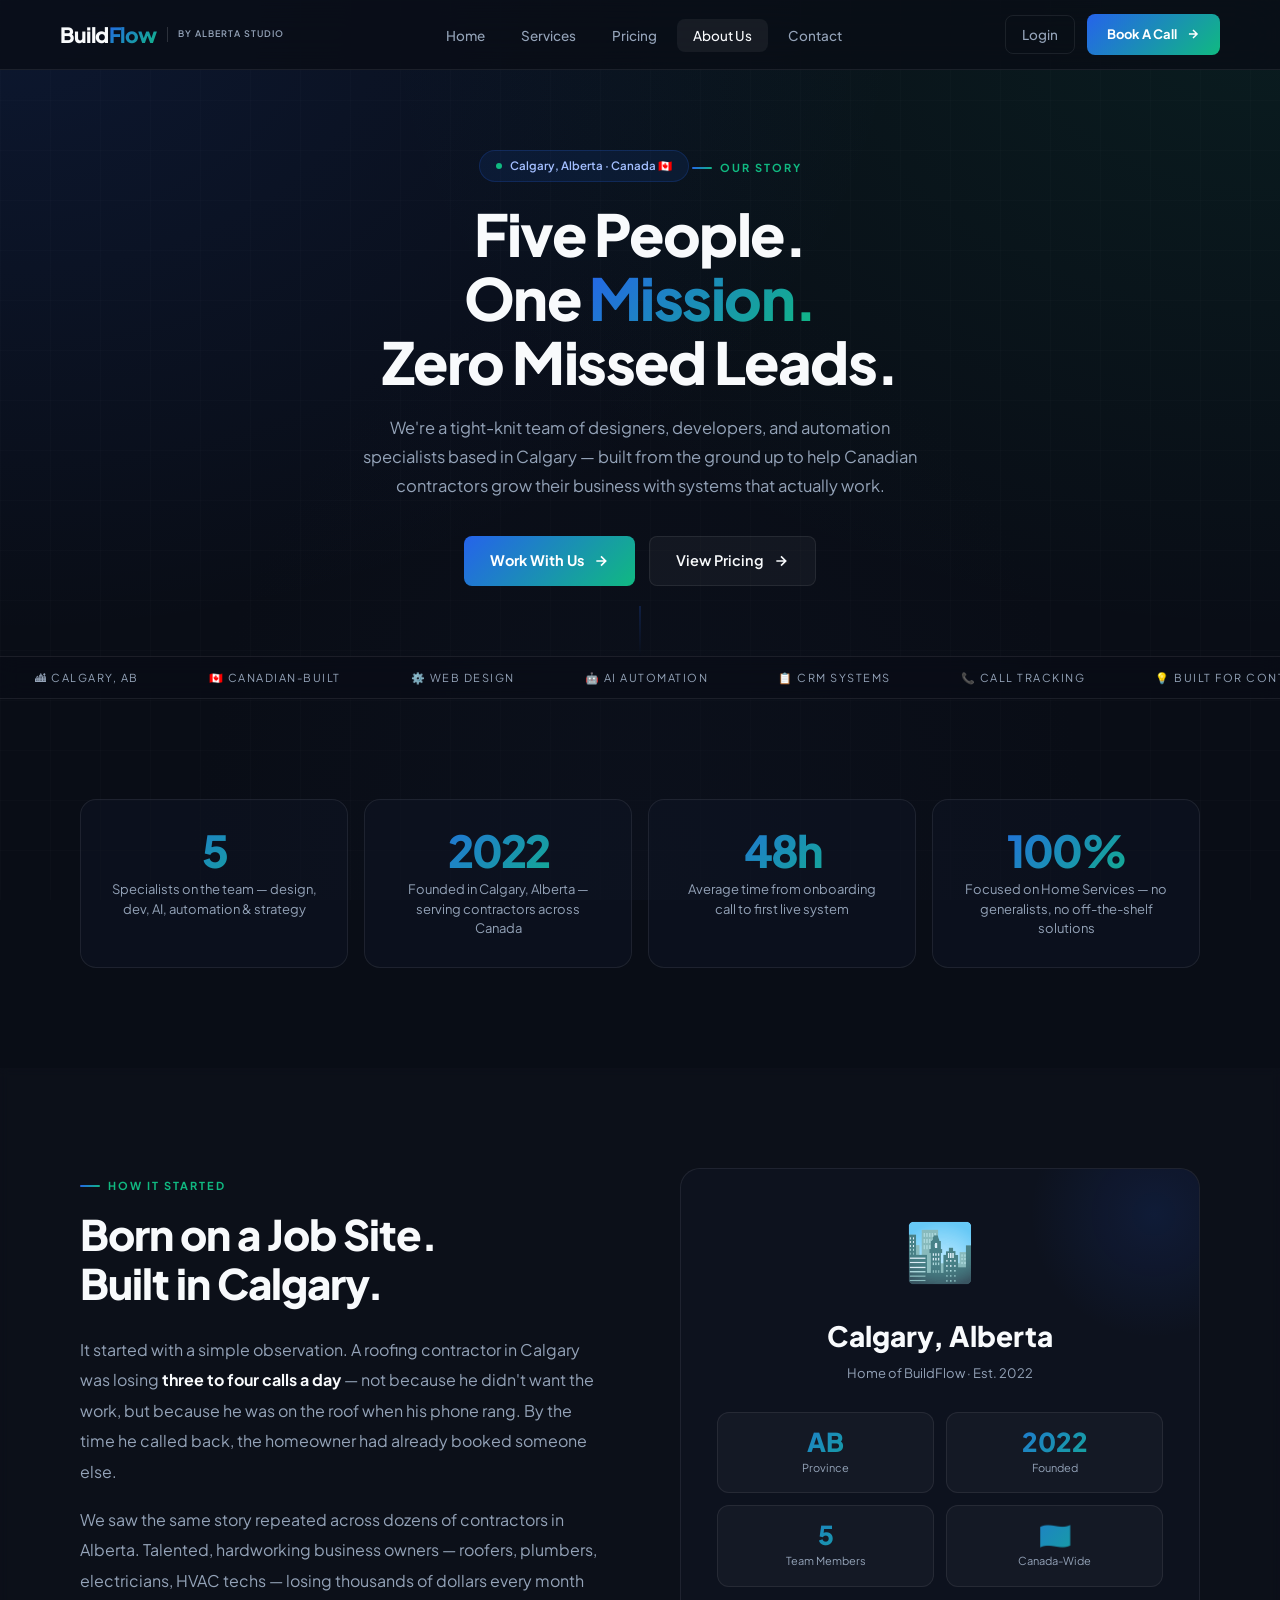
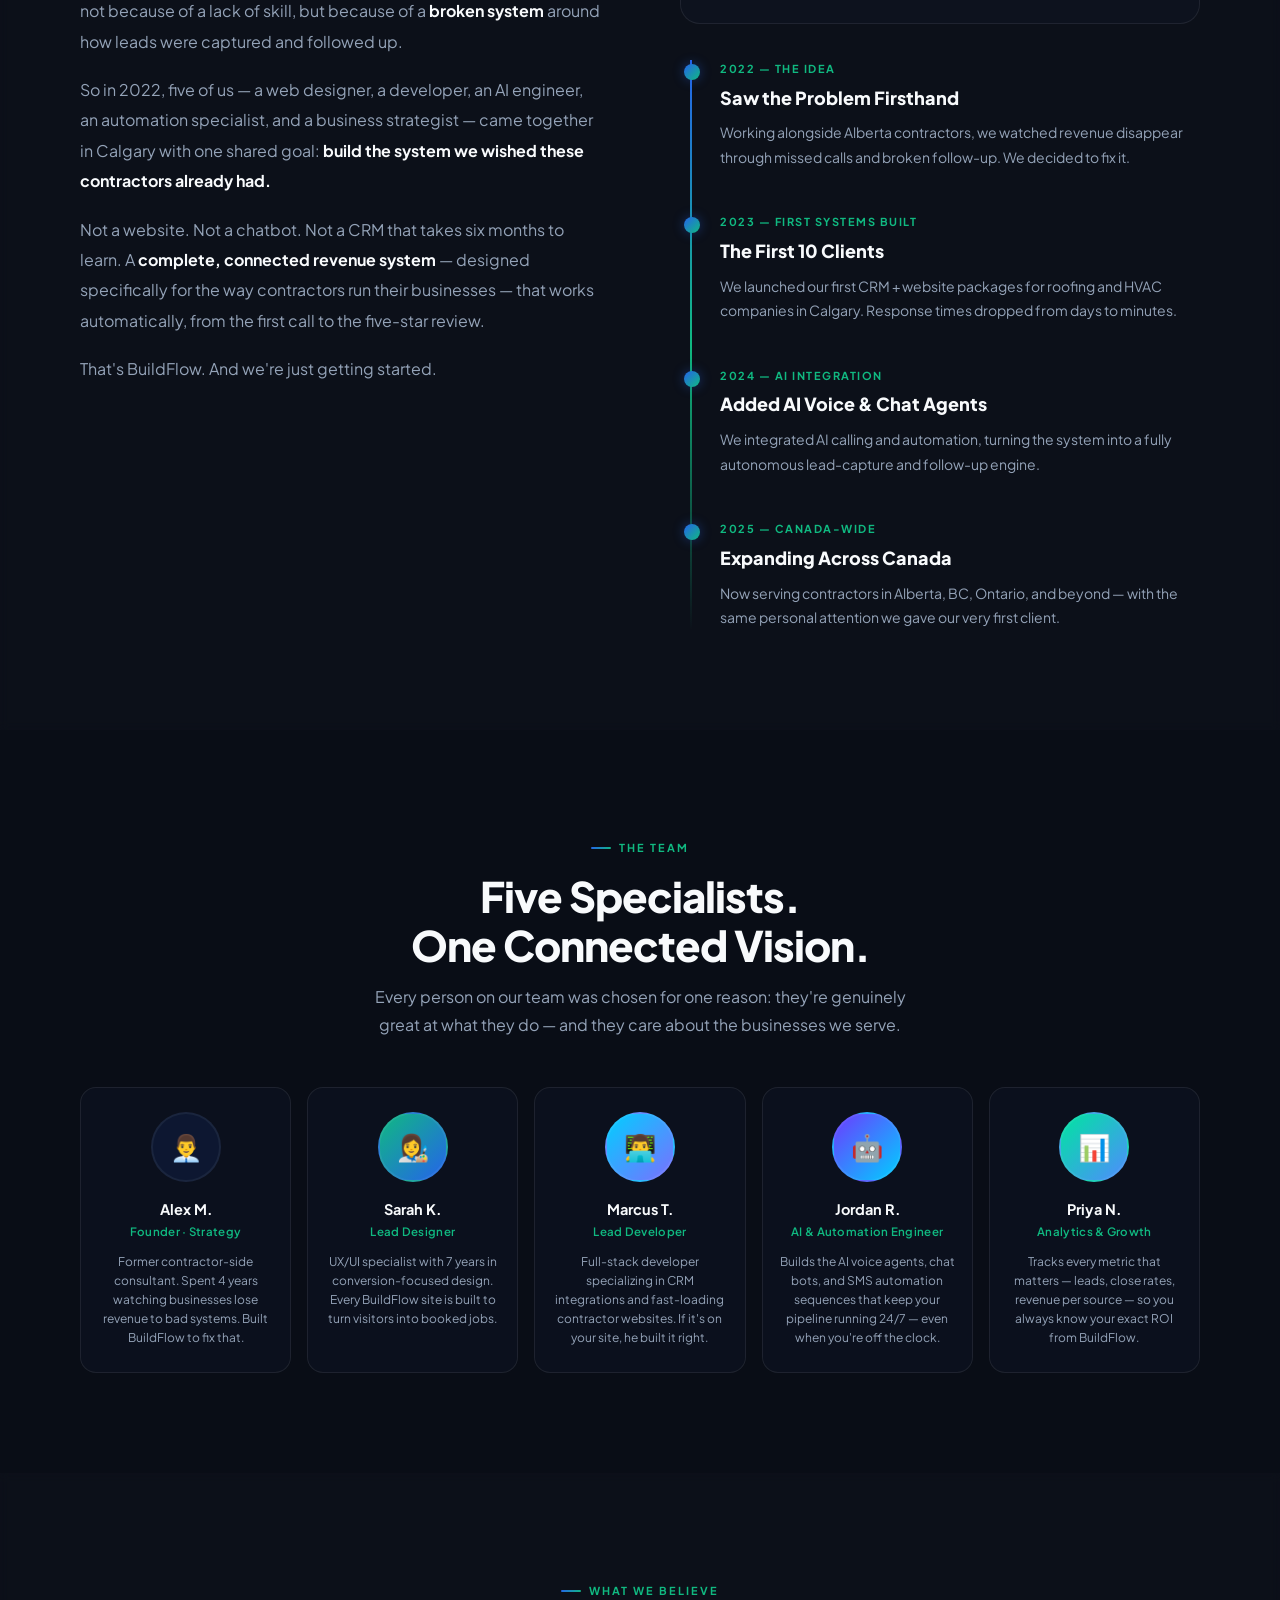
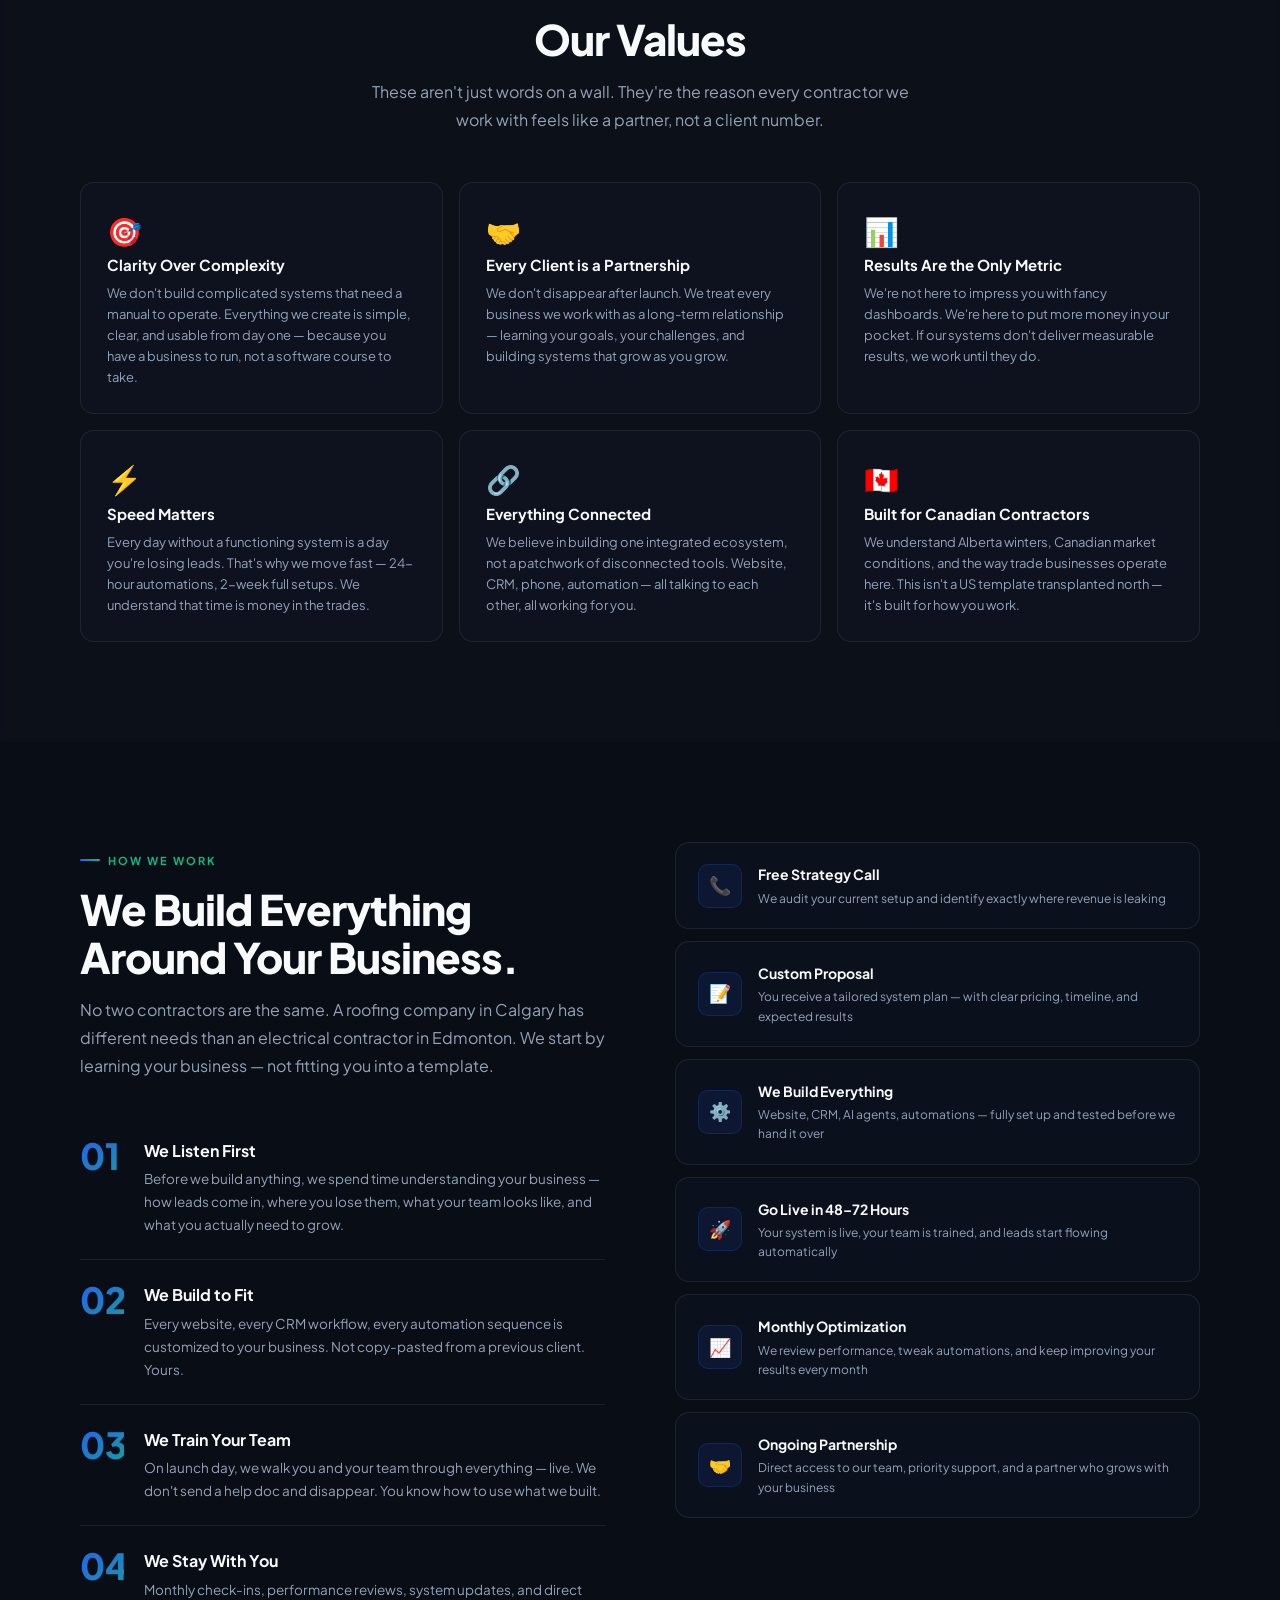
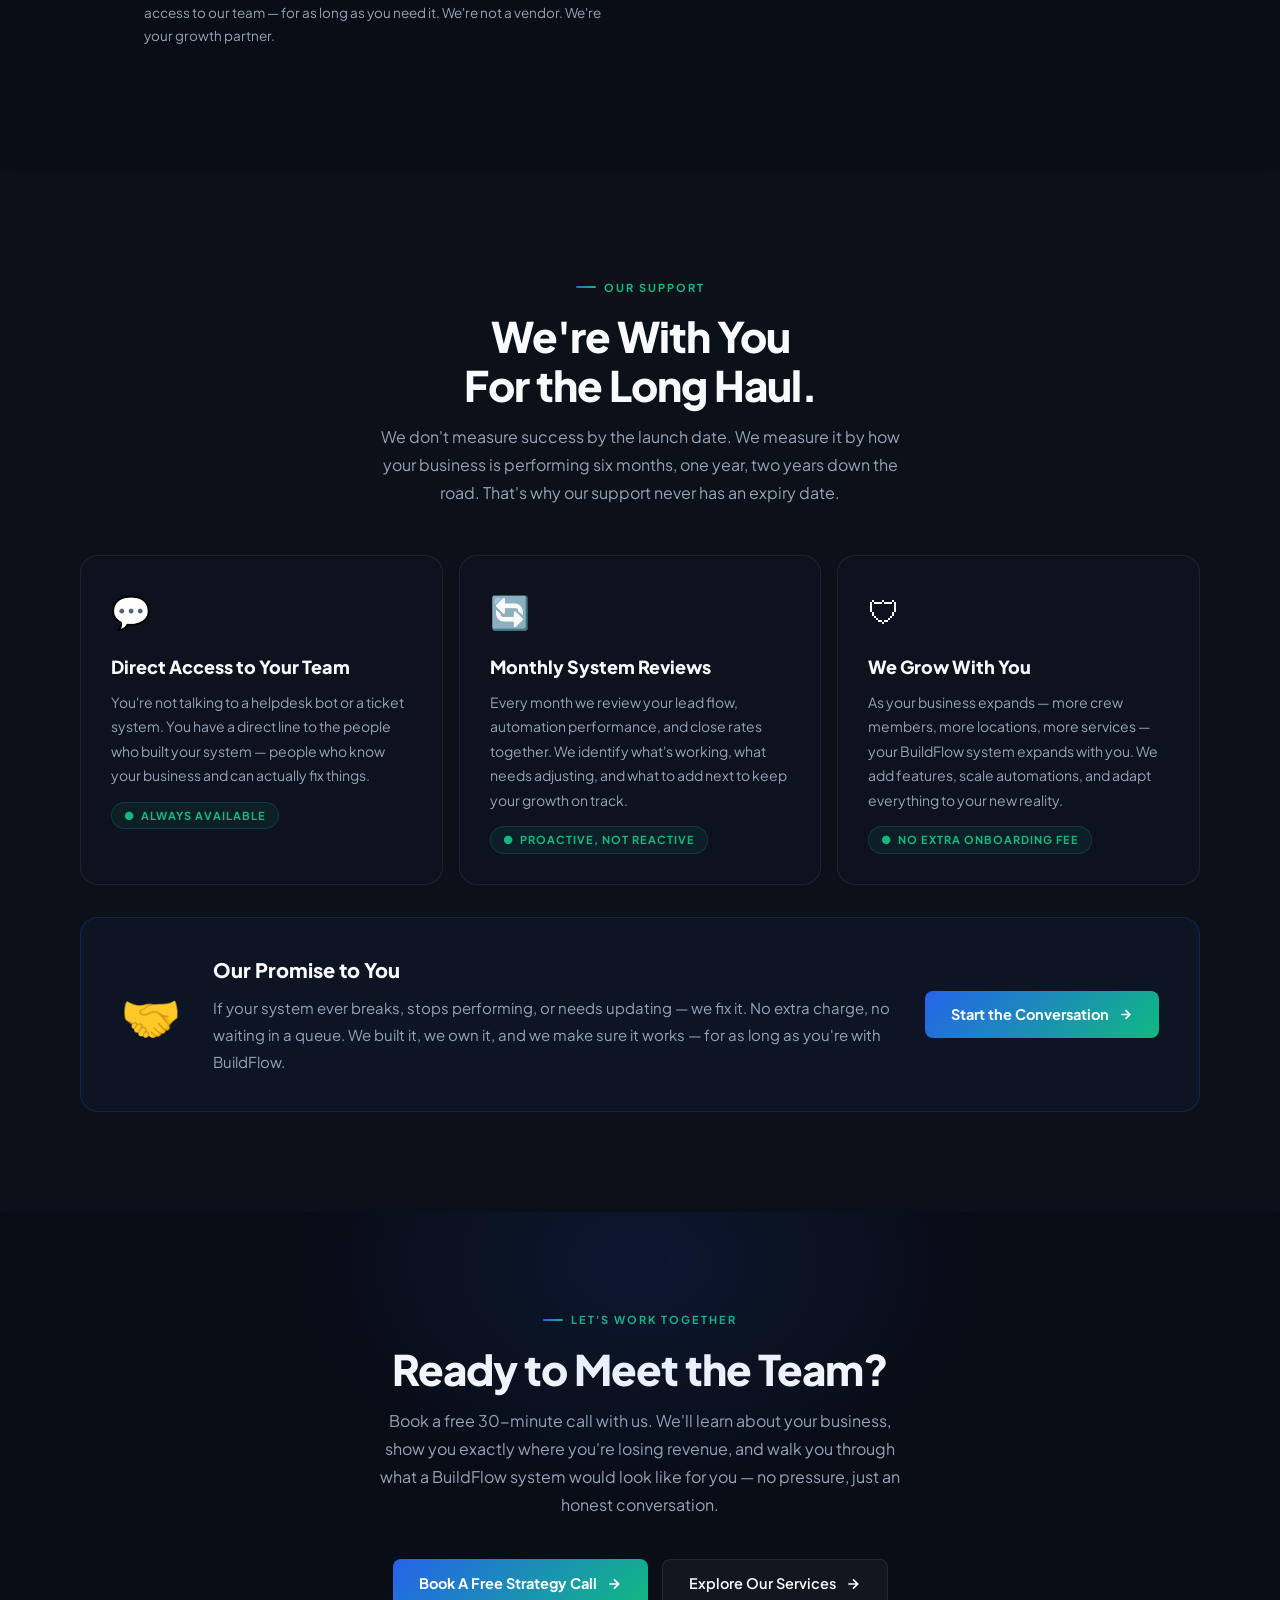
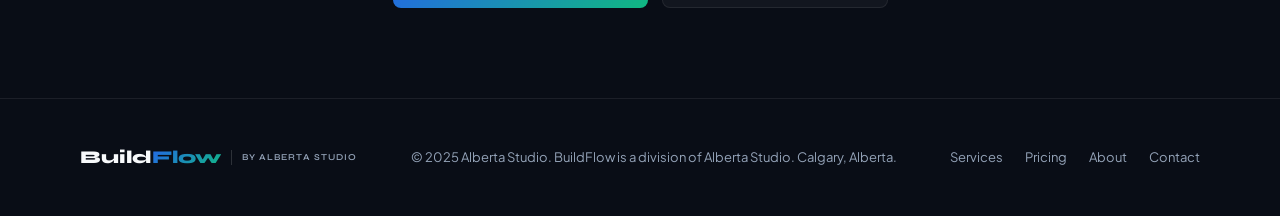
==== commit c3418e21: "Unify BuildFlow marketing site: shared styles, service images, favicon. - Add styles.css for all pag" ====
--- a/about.html
+++ b/about.html
@@ -7,203 +7,19 @@
 <meta name="description" content="BuildFlow is a Calgary-based team of 5 specialists in web design, automation, and AI — built to help Canadian contractors grow their revenue."/>
 <link rel="preconnect" href="https://fonts.googleapis.com"/>
 <link href="https://fonts.googleapis.com/css2?family=Plus+Jakarta+Sans:wght@300;400;500;600;700;800&family=Syne:wght@700;800&display=swap" rel="stylesheet"/>
-<style>
-*,*::before,*::after{box-sizing:border-box;margin:0;padding:0}
-:root{
-  --bg:#05060f;--bg2:#080a18;
-  --border:rgba(255,255,255,0.08);
-  --white:#eef0ff;--muted:#8b90b8;
-  --accent:#7b6fff;--accent2:#00cfff;
-  --green:#00e5a0;
-  --grad:linear-gradient(135deg,#7b6fff 0%,#00cfff 100%);
-  --grad-r:linear-gradient(135deg,#00cfff 0%,#7b6fff 100%);
-}
-html{scroll-behavior:smooth}
-body{background:var(--bg);color:var(--white);font-family:'Plus Jakarta Sans',sans-serif;overflow-x:hidden;line-height:1.6}
-::-webkit-scrollbar{width:3px}
-::-webkit-scrollbar-thumb{background:var(--accent);border-radius:3px}
-#galaxy-canvas{position:fixed;top:0;left:0;width:100%;height:100%;z-index:0;pointer-events:none}
-.page-content{position:relative;z-index:1}
-
-/* NAV */
-nav{position:fixed;top:0;left:0;right:0;z-index:100;height:70px;display:flex;align-items:center;justify-content:space-between;padding:0 60px;background:rgba(5,6,15,0.78);backdrop-filter:blur(20px);border-bottom:1px solid rgba(123,111,255,0.15)}
-.logo{font-family:'Syne',sans-serif;font-size:22px;font-weight:800;text-decoration:none;letter-spacing:-0.5px;color:var(--white)}
-.logo span{background:var(--grad);-webkit-background-clip:text;-webkit-text-fill-color:transparent;background-clip:text}
-.nav-links{display:flex;gap:4px;list-style:none}
-.nav-links a{text-decoration:none;color:var(--muted);font-size:14px;font-weight:500;padding:8px 16px;border-radius:8px;transition:color .2s,background .2s}
-.nav-links a:hover,.nav-links a.active{color:var(--white);background:rgba(255,255,255,0.06)}
-.nav-right{display:flex;align-items:center;gap:12px}
-.btn-nav-ghost{color:var(--muted);font-size:14px;font-weight:500;text-decoration:none;padding:8px 16px;border-radius:8px;border:1px solid var(--border);transition:color .2s,border-color .2s}
-.btn-nav-ghost:hover{color:var(--white);border-color:rgba(123,111,255,0.4)}
-
-/* BUTTONS */
-.btn-glow{display:inline-flex;align-items:center;gap:9px;background:var(--grad);color:#fff;font-weight:700;font-size:15px;padding:13px 28px;border-radius:10px;text-decoration:none;border:none;cursor:pointer;position:relative;overflow:hidden;transition:transform .25s,box-shadow .25s}
-.btn-glow::before{content:'';position:absolute;inset:0;background:linear-gradient(135deg,rgba(255,255,255,0.18),transparent);opacity:0;transition:opacity .25s}
-.btn-glow:hover{transform:translateY(-2px) scale(1.02);box-shadow:0 8px 32px rgba(123,111,255,0.55)}
-.btn-glow:hover::before{opacity:1}
-.btn-glow:active{transform:scale(0.98)}
-.btn-glow .arrow{transition:transform .25s}
-.btn-glow:hover .arrow{transform:translateX(4px)}
-.btn-ghost{display:inline-flex;align-items:center;gap:9px;background:rgba(255,255,255,0.05);color:var(--white);font-weight:600;font-size:15px;padding:13px 28px;border-radius:10px;text-decoration:none;border:1px solid rgba(255,255,255,0.1);transition:transform .25s,border-color .25s,background .25s,box-shadow .25s}
-.btn-ghost:hover{transform:translateY(-2px);border-color:rgba(123,111,255,0.5);background:rgba(123,111,255,0.08);box-shadow:0 4px 24px rgba(123,111,255,0.2)}
-
-/* PAGE HERO */
-.page-hero{padding:140px 80px 80px;text-align:center;position:relative}
-.page-hero::after{content:'';position:absolute;bottom:0;left:50%;transform:translateX(-50%);width:1px;height:60px;background:linear-gradient(to bottom,rgba(123,111,255,0.5),transparent)}
-.eyebrow{display:inline-flex;align-items:center;gap:10px;font-size:11px;font-weight:700;letter-spacing:2.5px;text-transform:uppercase;color:var(--accent2);margin-bottom:18px;justify-content:center}
-.eyebrow::before{content:'';width:28px;height:2px;background:var(--grad);border-radius:2px}
-.page-h{font-family:'Syne',sans-serif;font-size:clamp(36px,5.5vw,64px);font-weight:800;letter-spacing:-2px;line-height:1.06;max-width:760px;margin:0 auto 20px}
-.page-h em{font-style:normal;background:var(--grad);-webkit-background-clip:text;-webkit-text-fill-color:transparent;background-clip:text}
-.page-sub{font-size:18px;color:var(--muted);max-width:580px;margin:0 auto 44px;line-height:1.85}
-.hero-btns{display:flex;gap:14px;justify-content:center;flex-wrap:wrap}
-.location-pill{display:inline-flex;align-items:center;gap:8px;background:rgba(255,255,255,0.05);border:1px solid var(--border);border-radius:100px;padding:8px 20px;font-size:13px;color:var(--muted);margin-bottom:24px}
-.loc-dot{width:8px;height:8px;border-radius:50%;background:var(--green);box-shadow:0 0 8px var(--green);animation:blink 2s ease infinite}
-
-/* SECTIONS */
-.section{padding:90px 80px}
-.section.alt{background:rgba(255,255,255,0.015);backdrop-filter:blur(4px)}
-.sec-ey{display:inline-flex;align-items:center;gap:10px;font-size:11px;font-weight:700;letter-spacing:2.5px;text-transform:uppercase;color:var(--accent2);margin-bottom:16px}
-.sec-ey::before{content:'';width:24px;height:2px;background:var(--grad);border-radius:2px}
-.sec-h{font-family:'Syne',sans-serif;font-size:clamp(26px,3.2vw,44px);font-weight:800;letter-spacing:-1.5px;line-height:1.12;max-width:580px}
-.sec-p{font-size:16px;color:var(--muted);max-width:520px;margin-top:14px;line-height:1.85}
-.ctr{text-align:center}
-.ctr .sec-h,.ctr .sec-p{margin-left:auto;margin-right:auto}
-.ctr .sec-ey{justify-content:center}
-
-/* ── STORY SECTION ── */
-.story-grid{display:grid;grid-template-columns:1fr 1fr;gap:80px;align-items:center}
-.story-text p{font-size:16px;color:var(--muted);line-height:1.9;margin-bottom:18px}
-.story-text p strong{color:var(--white)}
-.story-text p:last-child{margin-bottom:0}
-
-/* story visual — Calgary card */
-.story-visual{position:relative}
-.city-card{background:rgba(255,255,255,0.03);border:1px solid var(--border);border-radius:20px;padding:36px;position:relative;overflow:hidden}
-.city-card::before{content:'';position:absolute;top:-80px;right:-80px;width:250px;height:250px;background:radial-gradient(circle,rgba(123,111,255,0.12),transparent 70%)}
-.city-card::after{content:'';position:absolute;bottom:-60px;left:-60px;width:200px;height:200px;background:radial-gradient(circle,rgba(0,207,255,0.08),transparent 70%)}
-.city-skyline{font-size:56px;text-align:center;margin-bottom:20px;display:block;animation:floatY 5s ease-in-out infinite}
-.city-name{font-family:'Syne',sans-serif;font-size:28px;font-weight:800;text-align:center;margin-bottom:4px}
-.city-sub{font-size:13px;color:var(--muted);text-align:center;margin-bottom:28px}
-.city-stats{display:grid;grid-template-columns:1fr 1fr;gap:12px}
-.cs{background:rgba(255,255,255,0.04);border:1px solid var(--border);border-radius:12px;padding:16px;text-align:center}
-.cs-num{font-family:'Syne',sans-serif;font-size:26px;font-weight:800;background:var(--grad);-webkit-background-clip:text;-webkit-text-fill-color:transparent;background-clip:text;line-height:1}
-.cs-lbl{font-size:11px;color:var(--muted);margin-top:4px}
-
-/* ── TIMELINE ── */
-.timeline{position:relative;margin-top:60px;padding-left:40px}
-.timeline::before{content:'';position:absolute;left:10px;top:0;bottom:0;width:2px;background:linear-gradient(to bottom,var(--accent),var(--accent2),transparent)}
-.tl-item{position:relative;margin-bottom:44px}
-.tl-item:last-child{margin-bottom:0}
-.tl-dot{position:absolute;left:-36px;top:4px;width:16px;height:16px;border-radius:50%;background:var(--grad);box-shadow:0 0 12px rgba(123,111,255,0.5)}
-.tl-year{font-size:11px;font-weight:700;letter-spacing:1.5px;color:var(--accent2);margin-bottom:6px;text-transform:uppercase}
-.tl-title{font-family:'Syne',sans-serif;font-size:18px;font-weight:800;margin-bottom:8px;letter-spacing:-0.3px}
-.tl-desc{font-size:14px;color:var(--muted);line-height:1.75}
-
-/* ── TEAM ── */
-.team-grid{display:grid;grid-template-columns:repeat(5,1fr);gap:16px;margin-top:52px}
-.team-card{background:rgba(255,255,255,0.03);border:1px solid var(--border);border-radius:18px;padding:28px 20px;text-align:center;transition:transform .3s,border-color .3s,box-shadow .3s;cursor:default}
-.team-card:hover{transform:translateY(-7px);border-color:rgba(123,111,255,0.4);box-shadow:0 16px 48px rgba(123,111,255,0.15)}
-.team-avatar{width:72px;height:72px;border-radius:50%;background:var(--grad);display:flex;align-items:center;justify-content:center;font-size:26px;margin:0 auto 16px;position:relative}
-.team-avatar::after{content:'';position:absolute;inset:-3px;border-radius:50%;background:var(--grad);z-index:-1;opacity:0;transition:opacity .3s;filter:blur(8px)}
-.team-card:hover .team-avatar::after{opacity:0.6}
-.team-name{font-family:'Syne',sans-serif;font-size:15px;font-weight:800;margin-bottom:4px;letter-spacing:-0.3px}
-.team-role{font-size:12px;color:var(--accent2);font-weight:600;margin-bottom:10px;letter-spacing:.3px}
-.team-bio{font-size:12px;color:var(--muted);line-height:1.6}
-
-/* ── VALUES ── */
-.values-grid{display:grid;grid-template-columns:repeat(3,1fr);gap:16px;margin-top:52px}
-.val-card{background:rgba(255,255,255,0.03);border:1px solid var(--border);border-radius:18px;padding:32px;transition:transform .3s,border-color .3s}
-.val-card:hover{transform:translateY(-5px);border-color:rgba(123,111,255,0.3)}
-.val-icon{font-size:36px;margin-bottom:18px;display:block}
-.val-title{font-family:'Syne',sans-serif;font-size:20px;font-weight:800;margin-bottom:10px;letter-spacing:-0.4px}
-.val-desc{font-size:14px;color:var(--muted);line-height:1.75}
-
-/* ── APPROACH ── */
-.approach-grid{display:grid;grid-template-columns:1fr 1fr;gap:70px;align-items:center}
-.approach-steps{display:flex;flex-direction:column;gap:0;margin-top:36px}
-.ap-step{display:flex;gap:20px;padding:22px 0;border-bottom:1px solid var(--border);position:relative;transition:background .2s}
-.ap-step:last-child{border-bottom:none}
-.ap-num{font-family:'Syne',sans-serif;font-size:36px;font-weight:800;background:var(--grad);-webkit-background-clip:text;-webkit-text-fill-color:transparent;background-clip:text;line-height:1;flex-shrink:0;width:44px}
-.ap-title{font-weight:700;font-size:16px;margin-bottom:5px}
-.ap-desc{font-size:13.5px;color:var(--muted);line-height:1.7}
-
-/* approach visual */
-.approach-visual{display:flex;flex-direction:column;gap:12px}
-.av-card{background:rgba(255,255,255,0.03);border:1px solid var(--border);border-radius:14px;padding:20px 22px;display:flex;align-items:center;gap:16px;transition:border-color .3s,transform .3s}
-.av-card:hover{border-color:rgba(123,111,255,0.3);transform:translateX(6px)}
-.av-icon{width:44px;height:44px;border-radius:10px;background:rgba(123,111,255,0.1);border:1px solid rgba(123,111,255,0.2);display:flex;align-items:center;justify-content:center;font-size:18px;flex-shrink:0}
-.av-title{font-weight:700;font-size:14px;margin-bottom:3px}
-.av-desc{font-size:12px;color:var(--muted)}
-
-/* ── SUPPORT ── */
-.support-grid{display:grid;grid-template-columns:1fr 1fr 1fr;gap:16px;margin-top:52px}
-.sup-card{background:rgba(255,255,255,0.03);border:1px solid var(--border);border-radius:18px;padding:30px;transition:transform .3s,border-color .3s}
-.sup-card:hover{transform:translateY(-5px);border-color:rgba(0,207,255,0.3)}
-.sup-icon{font-size:32px;margin-bottom:16px}
-.sup-title{font-family:'Syne',sans-serif;font-size:18px;font-weight:800;margin-bottom:8px;letter-spacing:-0.4px}
-.sup-desc{font-size:14px;color:var(--muted);line-height:1.75}
-.sup-tag{display:inline-flex;align-items:center;gap:6px;margin-top:14px;font-size:11px;font-weight:700;letter-spacing:1px;text-transform:uppercase;color:var(--green);background:rgba(0,229,160,0.08);border:1px solid rgba(0,229,160,0.2);padding:4px 12px;border-radius:100px}
-
-/* ── NUMBERS ── */
-.numbers-row{display:grid;grid-template-columns:repeat(4,1fr);gap:16px;margin-top:52px}
-.num-card{background:rgba(255,255,255,0.03);border:1px solid var(--border);border-radius:16px;padding:28px;text-align:center;transition:transform .3s,border-color .3s}
-.num-card:hover{transform:translateY(-4px);border-color:rgba(123,111,255,0.3)}
-.num-val{font-family:'Syne',sans-serif;font-size:44px;font-weight:800;letter-spacing:-2px;background:var(--grad);-webkit-background-clip:text;-webkit-text-fill-color:transparent;background-clip:text;line-height:1}
-.num-lbl{font-size:13px;color:var(--muted);margin-top:8px;line-height:1.5}
-
-/* ── CTA ── */
-.cta-section{padding:90px 80px;text-align:center;position:relative;overflow:hidden}
-.cta-section::before{content:'';position:absolute;top:-200px;left:50%;transform:translateX(-50%);width:700px;height:500px;background:radial-gradient(ellipse,rgba(123,111,255,0.16) 0%,transparent 70%);pointer-events:none}
-.cta-section .sec-h{max-width:620px;margin:0 auto 14px}
-.cta-section .sec-p{margin:0 auto 40px}
-.cta-btns{display:flex;gap:14px;justify-content:center;flex-wrap:wrap}
-
-/* TICKER */
-.ticker-wrap{overflow:hidden;border-top:1px solid rgba(255,255,255,0.05);border-bottom:1px solid rgba(255,255,255,0.05);padding:13px 0;background:rgba(8,10,24,0.5);backdrop-filter:blur(10px)}
-.ticker-track{display:flex;width:max-content;animation:ticker 40s linear infinite}
-.ticker-item{padding:0 36px;font-size:12px;letter-spacing:1.8px;text-transform:uppercase;color:var(--muted);white-space:nowrap}
-
-/* FOOTER */
-footer{padding:44px 80px;border-top:1px solid rgba(255,255,255,0.06);display:flex;justify-content:space-between;align-items:center;flex-wrap:wrap;gap:16px}
-.footer-logo{font-family:'Syne',sans-serif;font-size:18px;font-weight:800;text-decoration:none;color:var(--white)}
-.footer-logo span{background:var(--grad);-webkit-background-clip:text;-webkit-text-fill-color:transparent;background-clip:text}
-.footer-copy{font-size:13px;color:var(--muted)}
-.footer-links{display:flex;gap:22px}
-.footer-links a{font-size:13px;color:var(--muted);text-decoration:none;transition:color .2s}
-.footer-links a:hover{color:var(--white)}
-
-/* REVEAL */
-.reveal{opacity:0;transform:translateY(26px);transition:opacity .7s ease,transform .7s ease}
-.reveal.in{opacity:1;transform:none}
-.d1{transition-delay:.08s}.d2{transition-delay:.16s}.d3{transition-delay:.24s}.d4{transition-delay:.32s}.d5{transition-delay:.4s}
-
-@keyframes ticker{from{transform:translateX(0)}to{transform:translateX(-50%)}}
-@keyframes floatY{0%,100%{transform:translateY(0)}50%{transform:translateY(-14px)}}
-@keyframes fadeUp{from{opacity:0;transform:translateY(20px)}to{opacity:1;transform:none}}
-@keyframes blink{0%,100%{opacity:1}50%{opacity:.3}}
-
-@media(max-width:1100px){
-  nav{padding:0 24px}
-  .nav-links{display:none}
-  .page-hero,.section,.cta-section,footer{padding-left:24px;padding-right:24px}
-  .story-grid,.approach-grid{grid-template-columns:1fr}
-  .team-grid{grid-template-columns:repeat(2,1fr)}
-  .values-grid,.support-grid{grid-template-columns:1fr 1fr}
-  .numbers-row{grid-template-columns:1fr 1fr}
-}
-@media(max-width:640px){
-  .team-grid,.values-grid,.support-grid,.numbers-row{grid-template-columns:1fr}
-  .page-h{letter-spacing:-1px}
-}
-</style>
+<link rel="icon" href="favicon.svg" type="image/svg+xml"/>
+<link rel="apple-touch-icon" href="favicon.svg"/>
+<link rel="stylesheet" href="styles.css">
 </head>
 <body>
-<canvas id="galaxy-canvas"></canvas>
+
+<div class="bg-grid"></div>
+
 <div class="page-content">
 
 <!-- NAV -->
 <nav>
-  <a href="index.html" class="logo">Build<span>Flow</span></a>
+  <a href="index.html" class="logo">Build<span>Flow</span><span class="logo-sub">by Alberta Studio</span></a>
   <ul class="nav-links">
     <li><a href="index.html">Home</a></li>
     <li><a href="services.html">Services</a></li>
@@ -212,8 +28,8 @@
     <li><a href="contact.html">Contact</a></li>
   </ul>
   <div class="nav-right">
-    <a href="#" class="btn-nav-ghost">Login</a>
-    <a href="contact.html" class="btn-glow" style="font-size:13px;padding:10px 20px">Book A Call <svg class="arrow" width="14" height="14" fill="none" stroke="currentColor" stroke-width="2.5" viewBox="0 0 24 24"><path d="M5 12h14M12 5l7 7-7 7"/></svg></a>
+    <a href="login.html" class="btn-nav-login">Login</a>
+    <a href="contact.html?type=strategy" class="btn-glow" style="font-size:13px;padding:10px 20px">Book A Call <svg class="arrow" width="14" height="14" fill="none" stroke="currentColor" stroke-width="2.5" viewBox="0 0 24 24"><path d="M5 12h14M12 5l7 7-7 7"/></svg></a>
   </div>
 </nav>
 
@@ -453,11 +269,11 @@
   </div>
 
   <!-- SUPPORT PROMISE -->
-  <div style="margin-top:32px;background:rgba(123,111,255,0.06);border:1px solid rgba(123,111,255,0.2);border-radius:18px;padding:36px 40px;display:flex;align-items:center;gap:32px;flex-wrap:wrap" class="reveal d1">
-    <div style="font-size:48px;flex-shrink:0">🤝</div>
-    <div style="flex:1;min-width:260px">
-      <div style="font-family:'Syne',sans-serif;font-size:20px;font-weight:800;margin-bottom:8px">Our Promise to You</div>
-      <div style="font-size:15px;color:var(--muted);line-height:1.8">If your system ever breaks, stops performing, or needs updating — we fix it. No extra charge, no waiting in a queue. We built it, we own it, and we make sure it works — for as long as you're with BuildFlow.</div>
+  <div class="support-promise reveal d1">
+    <div class="support-promise-icon">🤝</div>
+    <div class="support-promise-body">
+      <div class="support-promise-title">Our Promise to You</div>
+      <div class="support-promise-text">If your system ever breaks, stops performing, or needs updating — we fix it. No extra charge, no waiting in a queue. We built it, we own it, and we make sure it works — for as long as you're with BuildFlow.</div>
     </div>
     <a href="contact.html" class="btn-glow" style="flex-shrink:0">Start the Conversation <svg class="arrow" width="15" height="15" fill="none" stroke="currentColor" stroke-width="2.5" viewBox="0 0 24 24"><path d="M5 12h14M12 5l7 7-7 7"/></svg></a>
   </div>
@@ -469,15 +285,15 @@
   <h2 class="sec-h ctr">Ready to Meet the Team?</h2>
   <p class="sec-p ctr">Book a free 30-minute call with us. We'll learn about your business, show you exactly where you're losing revenue, and walk you through what a BuildFlow system would look like for you — no pressure, just an honest conversation.</p>
   <div class="cta-btns">
-    <a href="contact.html" class="btn-glow">Book A Free Strategy Call <svg class="arrow" width="16" height="16" fill="none" stroke="currentColor" stroke-width="2.5" viewBox="0 0 24 24"><path d="M5 12h14M12 5l7 7-7 7"/></svg></a>
+    <a href="contact.html?type=strategy" class="btn-glow">Book A Free Strategy Call <svg class="arrow" width="16" height="16" fill="none" stroke="currentColor" stroke-width="2.5" viewBox="0 0 24 24"><path d="M5 12h14M12 5l7 7-7 7"/></svg></a>
     <a href="services.html" class="btn-ghost">Explore Our Services <svg width="16" height="16" fill="none" stroke="currentColor" stroke-width="2.5" viewBox="0 0 24 24"><path d="M5 12h14M12 5l7 7-7 7"/></svg></a>
   </div>
 </section>
 
 <!-- FOOTER -->
 <footer>
-  <a href="index.html" class="footer-logo">Build<span>Flow</span></a>
-  <div class="footer-copy">© 2025 BuildFlow Systems Inc. Built for Canadian contractors.</div>
+  <a href="index.html" class="footer-logo">Build<span>Flow</span><span class="logo-sub">by Alberta Studio</span></a>
+  <div class="footer-copy">© 2025 Alberta Studio. BuildFlow is a division of Alberta Studio. Calgary, Alberta.</div>
   <div class="footer-links">
     <a href="services.html">Services</a>
     <a href="pricing.html">Pricing</a>
@@ -486,39 +302,9 @@
   </div>
 </footer>
 
-</div>
+</div><!-- end page-content -->
 
 <script>
-/* GALAXY */
-(function(){
-  const canvas=document.getElementById('galaxy-canvas');
-  const ctx=canvas.getContext('2d');
-  let W,H,stars=[],nebula=[];
-  function resize(){W=canvas.width=window.innerWidth;H=canvas.height=window.innerHeight}
-  function init(){
-    stars=[];
-    for(let i=0;i<300;i++) stars.push({x:Math.random()*W,y:Math.random()*H,r:Math.random()*1.5+0.3,a:Math.random(),tw:Math.random()*.02+.005,dir:Math.random()>.5?1:-1});
-    nebula=[];
-    const cols=['rgba(80,50,180,','rgba(40,100,200,','rgba(100,40,180,','rgba(20,80,160,','rgba(60,20,140,','rgba(0,100,180,'];
-    for(let i=0;i<8;i++) nebula.push({x:Math.random()*W,y:Math.random()*H,r:Math.random()*280+120,c:cols[Math.floor(Math.random()*cols.length)],a:Math.random()*.18+.06});
-  }
-  function draw(){
-    ctx.clearRect(0,0,W,H);
-    const bg=ctx.createRadialGradient(W*.5,H*.35,0,W*.5,H*.35,Math.max(W,H)*.9);
-    bg.addColorStop(0,'#0e1035');bg.addColorStop(.4,'#080a1e');bg.addColorStop(1,'#03040d');
-    ctx.fillStyle=bg;ctx.fillRect(0,0,W,H);
-    nebula.forEach(n=>{const g=ctx.createRadialGradient(n.x,n.y,0,n.x,n.y,n.r);g.addColorStop(0,n.c+n.a+')');g.addColorStop(1,n.c+'0)');ctx.fillStyle=g;ctx.beginPath();ctx.arc(n.x,n.y,n.r,0,Math.PI*2);ctx.fill()});
-    ctx.save();ctx.translate(W*.72,H*.28);
-    for(let arm=0;arm<3;arm++){const ao=(arm/3)*Math.PI*2;for(let i=0;i<80;i++){const t=i/80,angle=t*Math.PI*3+ao,dist=t*200+10,sx=Math.cos(angle)*dist+(Math.random()-.5)*28,sy=Math.sin(angle)*dist*.45+(Math.random()-.5)*18;ctx.beginPath();ctx.arc(sx,sy,Math.random()*1.2+.3,0,Math.PI*2);ctx.fillStyle=`rgba(180,160,255,${(1-t)*.22})`;ctx.fill()}}
-    const cg=ctx.createRadialGradient(0,0,0,0,0,70);cg.addColorStop(0,'rgba(200,180,255,0.18)');cg.addColorStop(1,'rgba(0,0,0,0)');ctx.fillStyle=cg;ctx.beginPath();ctx.arc(0,0,160,0,Math.PI*2);ctx.fill();
-    ctx.restore();
-    stars.forEach(s=>{s.a+=s.tw*s.dir;if(s.a>1||s.a<.1)s.dir*=-1;ctx.beginPath();ctx.arc(s.x,s.y,s.r,0,Math.PI*2);ctx.fillStyle=`rgba(220,225,255,${s.a*.9})`;ctx.fill();if(s.r>1.2){const sg=ctx.createRadialGradient(s.x,s.y,0,s.x,s.y,s.r*5);sg.addColorStop(0,`rgba(180,190,255,${s.a*.12})`);sg.addColorStop(1,'rgba(0,0,0,0)');ctx.fillStyle=sg;ctx.beginPath();ctx.arc(s.x,s.y,s.r*5,0,Math.PI*2);ctx.fill()}});
-    requestAnimationFrame(draw);
-  }
-  resize();init();draw();
-  window.addEventListener('resize',()=>{resize();init()});
-})();
-
 /* REVEAL */
 const rev=document.querySelectorAll('.reveal');
 const io=new IntersectionObserver(e=>{e.forEach(x=>{if(x.isIntersecting)x.target.classList.add('in')})},{threshold:.08});
--- a/styles.css
+++ b/styles.css
@@ -0,0 +1,4204 @@
+/* ═══ DESIGN SYSTEM & VARIABLE TOKENS ═══ */
+:root {
+  --bg: #090d16;          /* Deep carbon dark slate background */
+  --bg2: #0f1524;         /* Rich dark card background */
+  --card: rgba(255, 255, 255, 0.03);
+  --border: rgba(255, 255, 255, 0.08);
+  --white: #f8fafc;       /* Premium platinum white */
+  --muted: #94a3b8;       /* Executive slate gray */
+  --accent: #2563eb;      /* Trustworthy cobalt blue */
+  --accent2: #10b981;     /* Emerald green representing revenue & growth */
+  --green: #10b981;
+  --grad: linear-gradient(135deg, #2563eb 0%, #10b981 100%);
+  --grad-r: linear-gradient(135deg, #10b981 0%, #2563eb 100%);
+  --glow: 0 0 40px rgba(37, 99, 235, 0.25);
+  --glow2: 0 0 40px rgba(16, 185, 129, 0.2);
+  --error: #f87171;
+}
+
+*, *::before, *::after {
+  box-sizing: border-box;
+  margin: 0;
+  padding: 0;
+}
+
+html {
+  scroll-behavior: smooth;
+}
+
+body {
+  background: var(--bg);
+  color: var(--white);
+  font-family: 'Plus Jakarta Sans', sans-serif;
+  overflow-x: hidden;
+  line-height: 1.6;
+}
+
+::-webkit-scrollbar {
+  width: 4px;
+}
+::-webkit-scrollbar-thumb {
+  background: var(--accent);
+  border-radius: 4px;
+}
+
+/* ═══ PREMIUM BG GRID ═══ */
+.bg-grid {
+  position: fixed;
+  top: 0; left: 0; width: 100%; height: 100%;
+  z-index: 0;
+  pointer-events: none;
+  background-color: var(--bg);
+  background-image: 
+    radial-gradient(at 0% 0%, rgba(37, 99, 235, 0.12) 0px, transparent 50%),
+    radial-gradient(at 100% 0%, rgba(16, 185, 129, 0.09) 0px, transparent 50%),
+    radial-gradient(at 50% 100%, rgba(15, 21, 36, 0.4) 0px, transparent 50%),
+    linear-gradient(rgba(255, 255, 255, 0.012) 1px, transparent 1px),
+    linear-gradient(90deg, rgba(255, 255, 255, 0.012) 1px, transparent 1px);
+  background-size: 100% 100%, 100% 100%, 100% 100%, 50px 50px, 50px 50px;
+}
+
+.page-content {
+  position: relative;
+  z-index: 1;
+}
+
+/* ═══ NAV BAR ═══ */
+nav {
+  position: fixed; top: 0; left: 0; right: 0; z-index: 100;
+  height: 70px; display: flex; align-items: center; justify-content: space-between;
+  padding: 0 60px;
+  background: rgba(9, 13, 22, 0.8);
+  backdrop-filter: blur(20px);
+  border-bottom: 1px solid var(--border);
+  transition: background 0.3s;
+}
+
+.logo {
+  font-family: 'Plus Jakarta Sans', sans-serif;
+  font-size: 21px;
+  font-weight: 800;
+  text-decoration: none;
+  letter-spacing: -0.5px;
+  color: var(--white);
+  display: flex;
+  align-items: center;
+}
+
+.logo > span:not(.logo-sub) {
+  background: var(--grad);
+  -webkit-background-clip: text;
+  -webkit-text-fill-color: transparent;
+  background-clip: text;
+}
+
+.logo-sub {
+  font-size: 9px;
+  font-weight: 600;
+  color: var(--muted);
+  margin-left: 10px;
+  border-left: 1px solid rgba(255, 255, 255, 0.15);
+  padding-left: 10px;
+  text-transform: uppercase;
+  letter-spacing: 1px;
+}
+
+.nav-links {
+  display: flex;
+  gap: 4px;
+  list-style: none;
+}
+
+.nav-links a {
+  text-decoration: none;
+  color: var(--muted);
+  font-size: 13.5px;
+  font-weight: 500;
+  padding: 8px 16px;
+  border-radius: 8px;
+  transition: color 0.2s, background 0.2s;
+}
+
+.nav-links a:hover, .nav-links a.active {
+  color: var(--white);
+  background: rgba(255, 255, 255, 0.06);
+}
+
+.nav-right {
+  display: flex;
+  align-items: center;
+  gap: 12px;
+}
+
+.btn-nav-login, .btn-nav-ghost {
+  color: var(--muted);
+  font-size: 13.5px;
+  font-weight: 500;
+  text-decoration: none;
+  padding: 8px 16px;
+  border-radius: 8px;
+  border: 1px solid var(--border);
+  transition: color 0.2s, border-color 0.2s, background 0.2s;
+}
+
+.btn-nav-login:hover, .btn-nav-ghost:hover {
+  color: var(--white);
+  border-color: rgba(37, 99, 235, 0.4);
+  background: rgba(255, 255, 255, 0.03);
+}
+
+.btn-nav-ghost.active {
+  color: var(--white);
+  border-color: var(--accent);
+  background: rgba(37, 99, 235, 0.1);
+}
+
+/* ═══ BUTTONS ═══ */
+.btn-glow {
+  display: inline-flex;
+  align-items: center;
+  gap: 9px;
+  background: var(--grad);
+  color: #fff;
+  font-weight: 700;
+  font-size: 14.5px;
+  padding: 12px 26px;
+  border-radius: 8px;
+  text-decoration: none;
+  border: none;
+  cursor: pointer;
+  position: relative;
+  overflow: hidden;
+  transition: transform 0.25s, box-shadow 0.25s;
+}
+
+.btn-glow::before {
+  content: '';
+  position: absolute;
+  inset: 0;
+  background: linear-gradient(135deg, rgba(255, 255, 255, 0.15), transparent);
+  opacity: 0;
+  transition: opacity 0.25s;
+}
+
+.btn-glow:hover {
+  transform: translateY(-2px);
+  box-shadow: 0 6px 20px rgba(37, 99, 235, 0.4);
+}
+
+.btn-glow:hover::before {
+  opacity: 1;
+}
+
+.btn-glow:active {
+  transform: translateY(0);
+}
+
+.btn-glow .arrow {
+  transition: transform 0.25s;
+}
+
+.btn-glow:hover .arrow {
+  transform: translateX(4px);
+}
+
+.btn-ghost {
+  display: inline-flex;
+  align-items: center;
+  gap: 9px;
+  background: rgba(255, 255, 255, 0.04);
+  color: var(--white);
+  font-weight: 600;
+  font-size: 14.5px;
+  padding: 12px 26px;
+  border-radius: 8px;
+  text-decoration: none;
+  border: 1px solid var(--border);
+  position: relative;
+  overflow: hidden;
+  transition: transform 0.25s, border-color 0.25s, background 0.25s, box-shadow 0.25s;
+}
+
+.btn-ghost:hover {
+  transform: translateY(-2px);
+  border-color: rgba(37, 99, 235, 0.5);
+  background: rgba(37, 99, 235, 0.08);
+  box-shadow: 0 4px 20px rgba(37, 99, 235, 0.15);
+}
+
+.btn-ghost span {
+  position: relative;
+  z-index: 1;
+  display: inline-flex;
+  align-items: center;
+  gap: 9px;
+}
+
+.btn-full {
+  width: 100%;
+  justify-content: center;
+}
+
+/* ═══ SECTION COMMONS ═══ */
+.section {
+  padding: 100px 80px;
+}
+
+.section.alt {
+  background: rgba(255, 255, 255, 0.015);
+  backdrop-filter: blur(4px);
+}
+
+.sec-eyebrow, .sec-ey {
+  display: inline-flex;
+  align-items: center;
+  gap: 8px;
+  font-size: 11px;
+  font-weight: 700;
+  letter-spacing: 2px;
+  text-transform: uppercase;
+  color: var(--accent2);
+  margin-bottom: 16px;
+}
+
+.sec-eyebrow::before, .sec-ey::before {
+  content: '';
+  width: 20px;
+  height: 2px;
+  background: var(--grad);
+  border-radius: 2px;
+}
+
+.sec-h {
+  font-size: clamp(28px, 3.5vw, 42px);
+  font-weight: 800;
+  letter-spacing: -1px;
+  line-height: 1.15;
+  max-width: 650px;
+}
+
+.sec-p {
+  font-size: 16px;
+  color: var(--muted);
+  max-width: 540px;
+  margin-top: 14px;
+  line-height: 1.75;
+}
+
+.ctr {
+  text-align: center;
+}
+
+.ctr .sec-h, .ctr .sec-p {
+  margin-left: auto;
+  margin-right: auto;
+}
+
+.ctr .sec-eyebrow, .ctr .sec-ey {
+  justify-content: center;
+}
+
+/* ═══ PAGE HERO (COMMON FOR INNER PAGES) ═══ */
+.page-hero {
+  padding: 150px 80px 70px;
+  text-align: center;
+  position: relative;
+}
+
+.page-hero::after {
+  content: '';
+  position: absolute;
+  bottom: 0;
+  left: 50%;
+  transform: translateX(-50%);
+  width: 1px;
+  height: 50px;
+  background: linear-gradient(to bottom, rgba(37, 99, 235, 0.4), transparent);
+}
+
+.eyebrow {
+  display: inline-flex;
+  align-items: center;
+  gap: 8px;
+  font-size: 11px;
+  font-weight: 700;
+  letter-spacing: 2px;
+  text-transform: uppercase;
+  color: var(--accent2);
+  margin-bottom: 16px;
+  justify-content: center;
+}
+
+.eyebrow::before {
+  content: '';
+  width: 20px;
+  height: 2px;
+  background: var(--grad);
+  border-radius: 2px;
+}
+
+.page-h {
+  font-size: clamp(34px, 5.5vw, 58px);
+  font-weight: 800;
+  letter-spacing: -1.5px;
+  line-height: 1.1;
+  max-width: 800px;
+  margin: 0 auto 20px;
+}
+
+.page-h em {
+  font-style: normal;
+  background: var(--grad);
+  -webkit-background-clip: text;
+  -webkit-text-fill-color: transparent;
+  background-clip: text;
+}
+
+.page-sub {
+  font-size: 16.5px;
+  color: var(--muted);
+  max-width: 580px;
+  margin: 0 auto 36px;
+  line-height: 1.75;
+}
+
+/* ═══ TICKER ═══ */
+.ticker-wrap {
+  overflow: hidden;
+  border-top: 1px solid var(--border);
+  border-bottom: 1px solid var(--border);
+  padding: 12px 0;
+  background: rgba(9, 13, 22, 0.6);
+  backdrop-filter: blur(10px);
+}
+
+.ticker-track {
+  display: flex;
+  width: max-content;
+  animation: ticker 45s linear infinite;
+}
+
+.ticker-item {
+  display: flex;
+  align-items: center;
+  gap: 8px;
+  padding: 0 35px;
+  font-size: 11px;
+  letter-spacing: 1.5px;
+  text-transform: uppercase;
+  color: var(--muted);
+  white-space: nowrap;
+}
+
+/* ═══ INDEX PAGE-SPECIFIC ═══ */
+.hero {
+  min-height: 100vh;
+  display: flex;
+  flex-direction: column;
+  align-items: center;
+  justify-content: center;
+  text-align: center;
+  padding: 120px 40px 80px;
+}
+
+.hero-badge {
+  display: inline-flex;
+  align-items: center;
+  gap: 10px;
+  background: rgba(37, 99, 235, 0.1);
+  border: 1px solid rgba(37, 99, 235, 0.25);
+  color: #a3bfff;
+  font-size: 11.5px;
+  font-weight: 600;
+  letter-spacing: 1.5px;
+  text-transform: uppercase;
+  padding: 8px 18px;
+  border-radius: 100px;
+  margin-bottom: 30px;
+  animation: fadeUp 0.7s ease both;
+}
+
+.live-dot {
+  width: 7px;
+  height: 7px;
+  border-radius: 50%;
+  background: var(--accent2);
+  box-shadow: 0 0 8px var(--accent2);
+  animation: blink 2s ease infinite;
+}
+
+.hero h1 {
+  font-weight: 800;
+  font-size: clamp(38px, 6vw, 76px);
+  letter-spacing: -2px;
+  line-height: 1.05;
+  max-width: 880px;
+  animation: fadeUp 0.8s 0.1s ease both;
+}
+
+.hero h1 em {
+  font-style: normal;
+  background: var(--grad);
+  -webkit-background-clip: text;
+  -webkit-text-fill-color: transparent;
+  background-clip: text;
+}
+
+.hero-stats {
+  display: flex;
+  gap: 12px;
+  margin-top: 54px;
+  flex-wrap: wrap;
+  justify-content: center;
+  animation: fadeUp 0.8s 0.3s ease both;
+}
+
+.h-stat {
+  background: var(--card);
+  border: 1px solid var(--border);
+  border-radius: 12px;
+  padding: 16px 24px;
+  text-align: center;
+  backdrop-filter: blur(12px);
+  transition: border-color 0.3s, transform 0.3s;
+}
+
+.h-stat:hover {
+  border-color: rgba(37, 99, 235, 0.3);
+  transform: translateY(-2px);
+}
+
+.h-stat-num {
+  font-size: 26px;
+  font-weight: 800;
+  background: var(--grad);
+  -webkit-background-clip: text;
+  -webkit-text-fill-color: transparent;
+  background-clip: text;
+}
+
+.h-stat-lbl {
+  font-size: 11px;
+  color: var(--muted);
+  margin-top: 4px;
+}
+
+/* DEMO DASHBOARD */
+.hero-dash-wrap {
+  margin-top: 60px;
+  width: 100%;
+  max-width: 950px;
+  position: relative;
+  animation: fadeUp 0.9s 0.4s ease both;
+}
+
+.hero-dash-glow {
+  position: absolute;
+  inset: -2px;
+  border-radius: 16px;
+  background: var(--grad);
+  filter: blur(20px);
+  opacity: 0.25;
+  z-index: -1;
+  animation: pulseGlow 4s ease-in-out infinite;
+}
+
+.hero-dash {
+  background: rgba(15, 21, 36, 0.95);
+  border: 1px solid rgba(37, 99, 235, 0.2);
+  border-radius: 14px;
+  overflow: hidden;
+}
+
+.dash-bar {
+  display: flex;
+  align-items: center;
+  gap: 8px;
+  padding: 10px 18px;
+  background: rgba(255, 255, 255, 0.02);
+  border-bottom: 1px solid var(--border);
+}
+
+.dash-dot {
+  width: 9px;
+  height: 9px;
+  border-radius: 50%;
+}
+
+.dash-inner {
+  display: flex;
+  min-height: 260px;
+}
+
+.dash-side {
+  width: 180px;
+  flex-shrink: 0;
+  border-right: 1px solid rgba(255, 255, 255, 0.05);
+  padding: 14px 10px;
+  display: flex;
+  flex-direction: column;
+  gap: 4px;
+}
+
+.ds-item {
+  display: flex;
+  align-items: center;
+  gap: 8px;
+  padding: 8px 10px;
+  border-radius: 6px;
+  font-size: 11.5px;
+  color: var(--muted);
+  cursor: default;
+  transition: background 0.2s;
+}
+
+.ds-item.on {
+  background: rgba(37, 99, 235, 0.12);
+  color: var(--white);
+}
+
+.ds-item:hover:not(.on) {
+  background: rgba(255, 255, 255, 0.03);
+}
+
+.ds-icon {
+  font-size: 12px;
+}
+
+.dash-main {
+  flex: 1;
+  padding: 18px;
+  display: flex;
+  flex-direction: column;
+  gap: 12px;
+}
+
+.dm-row {
+  display: flex;
+  gap: 10px;
+}
+
+.dm-card {
+  background: rgba(255, 255, 255, 0.03);
+  border: 1px solid var(--border);
+  border-radius: 8px;
+  padding: 12px 16px;
+  flex: 1;
+}
+
+.dm-label {
+  font-size: 9.5px;
+  color: var(--muted);
+  margin-bottom: 4px;
+  text-transform: uppercase;
+  letter-spacing: 0.5px;
+}
+
+.dm-val {
+  font-size: 18px;
+  font-weight: 800;
+  background: var(--grad);
+  -webkit-background-clip: text;
+  -webkit-text-fill-color: transparent;
+  background-clip: text;
+}
+
+.dm-chart {
+  background: rgba(255, 255, 255, 0.03);
+  border: 1px solid var(--border);
+  border-radius: 8px;
+  padding: 12px 16px;
+  flex: 2;
+}
+
+.dm-bars {
+  display: flex;
+  align-items: flex-end;
+  gap: 4px;
+  height: 50px;
+  margin-top: 6px;
+}
+
+.db {
+  border-radius: 2px 2px 0 0;
+  flex: 1;
+  background: rgba(37, 99, 235, 0.2);
+}
+
+.db.hi {
+  background: var(--grad);
+}
+
+.dm-leads {
+  background: rgba(255, 255, 255, 0.03);
+  border: 1px solid var(--border);
+  border-radius: 8px;
+  padding: 12px 16px;
+  flex: 1.3;
+}
+
+.dl-row {
+  display: flex;
+  justify-content: space-between;
+  align-items: center;
+  padding: 4px 0;
+  border-bottom: 1px solid rgba(255, 255, 255, 0.03);
+  font-size: 11px;
+}
+
+.dl-row:last-child {
+  border: none;
+}
+
+.dl-tag {
+  font-size: 8.5px;
+  padding: 2px 6px;
+  border-radius: 100px;
+}
+
+.dl-tag.new {
+  background: rgba(37, 99, 235, 0.15);
+  color: #9cbfff;
+}
+
+.dl-tag.warm {
+  background: rgba(245, 158, 11, 0.15);
+  color: #fbbf24;
+}
+
+.dl-tag.booked {
+  background: rgba(16, 185, 129, 0.15);
+  color: var(--accent2);
+}
+
+/* WHO WE ARE GRID */
+.who-grid {
+  display: grid;
+  grid-template-columns: 1fr 1fr;
+  gap: 60px;
+  align-items: center;
+}
+
+.who-feats {
+  display: flex;
+  flex-direction: column;
+  gap: 20px;
+  margin-top: 30px;
+}
+
+.who-feat {
+  display: flex;
+  gap: 14px;
+}
+
+.wf-icon {
+  width: 44px;
+  height: 44px;
+  border-radius: 10px;
+  background: rgba(37, 99, 235, 0.08);
+  border: 1px solid rgba(37, 99, 235, 0.2);
+  display: flex;
+  align-items: center;
+  justify-content: center;
+  font-size: 16px;
+  flex-shrink: 0;
+  transition: background 0.3s, transform 0.3s;
+}
+
+.who-feat:hover .wf-icon {
+  background: rgba(37, 99, 235, 0.15);
+  transform: scale(1.05);
+}
+
+.wf-title {
+  font-weight: 700;
+  font-size: 14.5px;
+  margin-bottom: 3px;
+}
+
+.wf-desc {
+  font-size: 13.5px;
+  color: var(--muted);
+  line-height: 1.6;
+}
+
+.metrics-card {
+  background: rgba(15, 21, 36, 0.5);
+  border: 1px solid var(--border);
+  border-radius: 16px;
+  padding: 32px;
+  backdrop-filter: blur(10px);
+}
+
+.metric-item {
+  margin-bottom: 24px;
+}
+
+.metric-item:last-child {
+  margin-bottom: 0;
+}
+
+.metric-top {
+  display: flex;
+  justify-content: space-between;
+  margin-bottom: 8px;
+}
+
+.metric-lbl {
+  font-size: 12.5px;
+  color: var(--muted);
+}
+
+.metric-val {
+  font-size: 13.5px;
+  font-weight: 700;
+  background: var(--grad);
+  -webkit-background-clip: text;
+  -webkit-text-fill-color: transparent;
+  background-clip: text;
+}
+
+.prog {
+  height: 6px;
+  background: rgba(255, 255, 255, 0.05);
+  border-radius: 100px;
+  overflow: hidden;
+}
+
+.prog-fill {
+  height: 100%;
+  border-radius: 100px;
+  background: var(--grad);
+  width: 0;
+  transition: width 1.6s cubic-bezier(.25, .46, .45, .94);
+}
+
+/* SERVICES SLIDER (HOME) */
+.svc-section {
+  padding: 100px 0;
+}
+
+.svc-header {
+  padding: 0 80px;
+  margin-bottom: 44px;
+}
+
+.svc-slider {
+  display: flex;
+  gap: 18px;
+  padding: 0 80px 20px;
+  overflow-x: auto;
+  scroll-snap-type: x mandatory;
+  scroll-behavior: smooth;
+  scrollbar-width: none;
+}
+
+.svc-slider::-webkit-scrollbar {
+  display: none;
+}
+
+.svc-card {
+  flex-shrink: 0;
+  width: 300px;
+  background: var(--card);
+  border: 1px solid var(--border);
+  border-radius: 14px;
+  overflow: hidden;
+  scroll-snap-align: start;
+  transition: transform 0.35s, border-color 0.35s, box-shadow 0.35s;
+  cursor: default;
+}
+
+.svc-card:hover {
+  transform: translateY(-6px);
+  border-color: rgba(37, 99, 235, 0.35);
+  box-shadow: 0 12px 30px rgba(37, 99, 235, 0.12);
+}
+
+.svc-img {
+  height: 160px;
+  position: relative;
+  overflow: hidden;
+  background: var(--bg2);
+}
+
+.svc-img img {
+  width: 100%;
+  height: 100%;
+  object-fit: cover;
+  display: block;
+  transition: transform 0.45s ease;
+}
+
+.svc-card:hover .svc-img img {
+  transform: scale(1.06);
+}
+
+.svc-img-bg {
+  position: absolute;
+  inset: 0;
+  z-index: 1;
+  opacity: 0.35;
+  background: linear-gradient(180deg, rgba(9, 13, 22, 0.1) 0%, rgba(9, 13, 22, 0.55) 100%);
+  pointer-events: none;
+  transition: opacity 0.35s;
+}
+
+.svc-card:hover .svc-img-bg {
+  opacity: 0.25;
+}
+
+.svc-body {
+  padding: 22px;
+}
+
+.svc-title {
+  font-weight: 700;
+  font-size: 15px;
+  margin-bottom: 6px;
+}
+
+.svc-desc {
+  font-size: 13px;
+  color: var(--muted);
+  line-height: 1.65;
+}
+
+.svc-link {
+  display: inline-flex;
+  align-items: center;
+  gap: 6px;
+  margin-top: 14px;
+  font-size: 12.5px;
+  font-weight: 600;
+  color: var(--accent);
+  text-decoration: none;
+  transition: gap 0.25s, color 0.25s;
+}
+
+.svc-link:hover {
+  gap: 9px;
+  color: var(--accent2);
+}
+
+.svc-controls {
+  display: flex;
+  gap: 8px;
+  padding: 0 80px;
+  margin-top: 16px;
+}
+
+.svc-btn {
+  width: 40px;
+  height: 40px;
+  border-radius: 50%;
+  background: rgba(255, 255, 255, 0.03);
+  border: 1px solid var(--border);
+  display: flex;
+  align-items: center;
+  justify-content: center;
+  cursor: pointer;
+  color: var(--white);
+  transition: background 0.2s, border-color 0.2s;
+}
+
+.svc-btn:hover {
+  background: rgba(37, 99, 235, 0.1);
+  border-color: rgba(37, 99, 235, 0.3);
+}
+
+/* PROCESS GRID (HOME) */
+.process-grid {
+  display: grid;
+  grid-template-columns: repeat(4, 1fr);
+  gap: 1px;
+  background: var(--border);
+  border: 1px solid var(--border);
+  border-radius: 16px;
+  overflow: hidden;
+  margin-top: 48px;
+}
+
+.proc-step {
+  background: var(--bg2);
+  padding: 32px 24px;
+  position: relative;
+  transition: background 0.3s;
+}
+
+.proc-step:hover {
+  background: rgba(37, 99, 235, 0.04);
+}
+
+.proc-num {
+  font-size: 36px;
+  font-weight: 800;
+  background: var(--grad);
+  -webkit-background-clip: text;
+  -webkit-text-fill-color: transparent;
+  background-clip: text;
+  line-height: 1;
+  margin-bottom: 12px;
+}
+
+.proc-icon {
+  font-size: 26px;
+  margin-bottom: 10px;
+}
+
+.proc-title {
+  font-weight: 700;
+  font-size: 15px;
+  margin-bottom: 6px;
+}
+
+.proc-desc {
+  font-size: 12.5px;
+  color: var(--muted);
+  line-height: 1.6;
+}
+
+.proc-arrow {
+  position: absolute;
+  top: 32px;
+  right: -11px;
+  width: 22px;
+  height: 22px;
+  background: var(--bg2);
+  border: 1px solid rgba(37, 99, 235, 0.25);
+  border-radius: 50%;
+  display: flex;
+  align-items: center;
+  justify-content: center;
+  font-size: 10px;
+  color: var(--accent);
+  z-index: 2;
+}
+
+/* BENEFITS GRID (HOME) */
+.benefits-grid {
+  display: grid;
+  grid-template-columns: repeat(3, 1fr);
+  gap: 16px;
+  margin-top: 44px;
+}
+
+.ben-card {
+  background: var(--card);
+  border: 1px solid var(--border);
+  border-radius: 14px;
+  padding: 26px;
+  transition: transform 0.3s, border-color 0.3s, box-shadow 0.3s;
+}
+
+.ben-card:hover {
+  transform: translateY(-4px);
+  border-color: rgba(37, 99, 235, 0.25);
+  box-shadow: 0 10px 30px rgba(37, 99, 235, 0.1);
+}
+
+.ben-icon {
+  width: 44px;
+  height: 44px;
+  border-radius: 10px;
+  background: rgba(37, 99, 235, 0.08);
+  border: 1px solid rgba(37, 99, 235, 0.2);
+  display: flex;
+  align-items: center;
+  justify-content: center;
+  font-size: 18px;
+  margin-bottom: 16px;
+  transition: transform 0.3s;
+}
+
+.ben-card:hover .ben-icon {
+  transform: scale(1.05) rotate(3deg);
+}
+
+.ben-title {
+  font-weight: 700;
+  font-size: 15px;
+  margin-bottom: 6px;
+}
+
+.ben-desc {
+  font-size: 13.5px;
+  color: var(--muted);
+  line-height: 1.65;
+}
+
+/* FEATURES GRID */
+.features-grid {
+  display: grid;
+  grid-template-columns: 1fr 1fr;
+  gap: 50px;
+  align-items: center;
+}
+
+.feat-list {
+  display: flex;
+  flex-direction: column;
+  gap: 14px;
+  margin-top: 30px;
+}
+
+.feat-item {
+  display: flex;
+  gap: 12px;
+  align-items: flex-start;
+  background: var(--card);
+  border: 1px solid var(--border);
+  border-radius: 12px;
+  padding: 16px 20px;
+  transition: border-color 0.3s, background 0.3s;
+  cursor: default;
+}
+
+.feat-item:hover {
+  border-color: rgba(37, 99, 235, 0.25);
+  background: rgba(37, 99, 235, 0.03);
+}
+
+.feat-check {
+  width: 24px;
+  height: 24px;
+  border-radius: 6px;
+  background: rgba(37, 99, 235, 0.1);
+  border: 1px solid rgba(37, 99, 235, 0.25);
+  display: flex;
+  align-items: center;
+  justify-content: center;
+  font-size: 10px;
+  color: var(--accent);
+  flex-shrink: 0;
+  margin-top: 2px;
+}
+
+.feat-t {
+  font-weight: 700;
+  font-size: 13.5px;
+  margin-bottom: 3px;
+}
+
+.feat-d {
+  font-size: 12.5px;
+  color: var(--muted);
+  line-height: 1.55;
+}
+
+.feat-visual {
+  background: rgba(15, 21, 36, 0.5);
+  border: 1px solid var(--border);
+  border-radius: 16px;
+  padding: 28px;
+  position: relative;
+  overflow: hidden;
+}
+
+.inbox-item {
+  display: flex;
+  align-items: center;
+  gap: 10px;
+  padding: 10px 0;
+  border-bottom: 1px solid rgba(255, 255, 255, 0.04);
+}
+
+.inbox-item:last-child {
+  border: none;
+}
+
+.inbox-avatar {
+  width: 30px;
+  height: 30px;
+  border-radius: 50%;
+  background: var(--grad);
+  display: flex;
+  align-items: center;
+  justify-content: center;
+  font-size: 12px;
+  flex-shrink: 0;
+}
+
+.inbox-name {
+  font-size: 12px;
+  font-weight: 600;
+}
+
+.inbox-msg {
+  font-size: 10.5px;
+  color: var(--muted);
+}
+
+.inbox-badge {
+  margin-left: auto;
+  font-size: 9.5px;
+  padding: 2px 7px;
+  border-radius: 100px;
+  background: rgba(37, 99, 235, 0.15);
+  color: #9cbfff;
+  white-space: nowrap;
+}
+
+/* ROI GRID */
+.roi-grid {
+  display: grid;
+  grid-template-columns: 1fr 1fr;
+  gap: 60px;
+  align-items: center;
+}
+
+.roi-box {
+  background: rgba(15, 21, 36, 0.5);
+  border: 1px solid var(--border);
+  border-radius: 16px;
+  padding: 32px;
+  position: relative;
+  overflow: hidden;
+}
+
+.roi-box::after {
+  content: '';
+  position: absolute;
+  bottom: -80px;
+  right: -80px;
+  width: 240px;
+  height: 240px;
+  background: radial-gradient(circle, rgba(16, 185, 129, 0.08), transparent 70%);
+  pointer-events: none;
+}
+
+.roi-r {
+  display: flex;
+  justify-content: space-between;
+  align-items: center;
+  padding: 12px 0;
+  border-bottom: 1px solid rgba(255, 255, 255, 0.05);
+}
+
+.roi-r:last-of-type {
+  border: none;
+}
+
+.roi-rl {
+  font-size: 13.5px;
+  color: var(--muted);
+}
+
+.roi-rv {
+  font-weight: 700;
+  font-size: 14.5px;
+}
+
+.roi-total {
+  margin-top: 18px;
+  padding: 18px 22px;
+  background: var(--grad);
+  border-radius: 10px;
+  display: flex;
+  justify-content: space-between;
+  align-items: center;
+}
+
+.roi-tl {
+  font-weight: 600;
+  font-size: 13.5px;
+}
+
+.roi-tv {
+  font-size: 22px;
+  font-weight: 800;
+}
+
+.roi-highlight {
+  margin-top: 20px;
+  padding: 16px;
+  background: rgba(37, 99, 235, 0.06);
+  border: 1px solid rgba(37, 99, 235, 0.15);
+  border-radius: 10px;
+  font-size: 13px;
+  line-height: 1.7;
+  color: var(--muted);
+}
+
+.roi-highlight strong {
+  color: var(--accent2);
+}
+
+/* INTEGRATIONS */
+.int-pills {
+  display: flex;
+  gap: 8px;
+  flex-wrap: wrap;
+  justify-content: center;
+  margin-top: 36px;
+}
+
+.int-pill {
+  background: var(--card);
+  border: 1px solid var(--border);
+  border-radius: 100px;
+  padding: 8px 18px;
+  font-size: 12.5px;
+  font-weight: 500;
+  color: var(--muted);
+  display: flex;
+  align-items: center;
+  gap: 7px;
+  transition: border-color 0.2s, color 0.2s, background 0.2s, transform 0.2s;
+}
+
+.int-pill:hover {
+  border-color: rgba(37, 99, 235, 0.35);
+  color: var(--white);
+  background: rgba(37, 99, 235, 0.08);
+  transform: translateY(-2px);
+}
+
+.int-d {
+  width: 6px;
+  height: 6px;
+  border-radius: 50%;
+  background: var(--grad);
+  flex-shrink: 0;
+}
+
+/* ═══ HERO CTA ROW (HOME + INNER PAGES) ═══ */
+.hero-sub {
+  font-size: 17px;
+  color: var(--muted);
+  max-width: 600px;
+  margin: 20px auto 0;
+  line-height: 1.75;
+  animation: fadeUp 0.8s 0.2s ease both;
+}
+
+.hero-btns {
+  display: flex;
+  gap: 14px;
+  justify-content: center;
+  flex-wrap: wrap;
+  margin-top: 32px;
+  animation: fadeUp 0.8s 0.25s ease both;
+}
+
+/* ═══ CTA + FOOTER (SHARED) ═══ */
+.cta-section {
+  padding: 90px 80px;
+  text-align: center;
+  position: relative;
+  overflow: hidden;
+}
+
+.cta-section::before {
+  content: '';
+  position: absolute;
+  top: -200px;
+  left: 50%;
+  transform: translateX(-50%);
+  width: 700px;
+  height: 500px;
+  background: radial-gradient(ellipse, rgba(37, 99, 235, 0.12) 0%, transparent 70%);
+  pointer-events: none;
+}
+
+.cta-section .sec-h {
+  max-width: 620px;
+  margin: 0 auto 14px;
+}
+
+.cta-section .sec-p {
+  margin: 0 auto 40px;
+}
+
+.cta-btns {
+  display: flex;
+  gap: 14px;
+  justify-content: center;
+  flex-wrap: wrap;
+}
+
+footer {
+  padding: 44px 80px;
+  border-top: 1px solid var(--border);
+  display: flex;
+  justify-content: space-between;
+  align-items: center;
+  flex-wrap: wrap;
+  gap: 16px;
+}
+
+.footer-logo {
+  font-family: 'Syne', sans-serif;
+  font-size: 18px;
+  font-weight: 800;
+  text-decoration: none;
+  color: var(--white);
+  display: flex;
+  align-items: center;
+}
+
+.footer-logo > span:not(.logo-sub) {
+  background: var(--grad);
+  -webkit-background-clip: text;
+  -webkit-text-fill-color: transparent;
+  background-clip: text;
+}
+
+.footer-copy {
+  font-size: 13px;
+  color: var(--muted);
+}
+
+.footer-links {
+  display: flex;
+  gap: 22px;
+  flex-wrap: wrap;
+}
+
+.footer-links a {
+  font-size: 13px;
+  color: var(--muted);
+  text-decoration: none;
+  transition: color 0.2s;
+}
+
+.footer-links a:hover {
+  color: var(--white);
+}
+
+/* ═══ SERVICES PAGE-SPECIFIC ═══ */
+.tab-nav {
+  display: flex;
+  gap: 8px;
+  flex-wrap: wrap;
+  justify-content: center;
+  margin-bottom: 48px;
+}
+
+.tab-btn {
+  padding: 8px 20px;
+  border-radius: 100px;
+  font-size: 12.5px;
+  font-weight: 600;
+  background: var(--card);
+  border: 1px solid var(--border);
+  color: var(--muted);
+  cursor: pointer;
+  transition: all 0.25s;
+}
+
+.tab-btn:hover {
+  color: var(--white);
+  border-color: rgba(37, 99, 235, 0.3);
+  background: rgba(37, 99, 235, 0.06);
+}
+
+.tab-btn.on {
+  background: var(--grad);
+  color: #fff;
+  border-color: transparent;
+  box-shadow: 0 4px 15px rgba(37, 99, 235, 0.3);
+}
+
+.svc-big-grid {
+  display: flex;
+  flex-direction: column;
+  gap: 16px;
+}
+
+.svc-big {
+  display: grid;
+  grid-template-columns: 1fr 1fr;
+  gap: 0;
+  background: rgba(15, 21, 36, 0.5);
+  border: 1px solid var(--border);
+  border-radius: 16px;
+  overflow: hidden;
+  transition: border-color 0.3s, box-shadow 0.3s;
+  cursor: default;
+}
+
+.svc-big:hover {
+  border-color: rgba(37, 99, 235, 0.3);
+  box-shadow: 0 12px 40px rgba(37, 99, 235, 0.1);
+}
+
+.svc-big.rev .svc-big-visual {
+  order: -1;
+}
+
+.svc-big-content {
+  padding: 44px;
+  display: flex;
+  flex-direction: column;
+  justify-content: center;
+}
+
+.svc-big-num {
+  font-size: 44px;
+  font-weight: 800;
+  background: var(--grad);
+  -webkit-background-clip: text;
+  -webkit-text-fill-color: transparent;
+  background-clip: text;
+  line-height: 1;
+  margin-bottom: 16px;
+  opacity: 0.3;
+}
+
+.svc-big-tag {
+  display: inline-flex;
+  align-items: center;
+  gap: 5px;
+  font-size: 10px;
+  font-weight: 700;
+  letter-spacing: 1.5px;
+  text-transform: uppercase;
+  color: var(--accent2);
+  margin-bottom: 12px;
+}
+
+.svc-big-title {
+  font-size: clamp(20px, 2.5vw, 26px);
+  font-weight: 800;
+  letter-spacing: -0.5px;
+  line-height: 1.25;
+  margin-bottom: 14px;
+}
+
+.svc-big-desc {
+  font-size: 14px;
+  color: var(--muted);
+  line-height: 1.7;
+  margin-bottom: 24px;
+}
+
+.svc-big-features {
+  display: grid;
+  grid-template-columns: 1fr 1fr;
+  gap: 10px;
+}
+
+.sbf {
+  display: flex;
+  align-items: center;
+  gap: 8px;
+  font-size: 13px;
+  color: var(--muted);
+}
+
+.sbf::before {
+  content: '✓';
+  color: var(--accent2);
+  font-weight: 700;
+}
+
+.svc-big-visual {
+  background: rgba(255, 255, 255, 0.01);
+  display: flex;
+  align-items: center;
+  justify-content: center;
+  padding: 40px;
+  border-left: 1px solid var(--border);
+}
+
+.svc-big.rev .svc-big-visual {
+  border-left: none;
+  border-right: 1px solid var(--border);
+}
+
+.svc-big-list {
+  display: flex;
+  flex-direction: column;
+  gap: 20px;
+  margin-top: 56px;
+}
+
+.svc-big-feats {
+  display: flex;
+  flex-direction: column;
+  gap: 10px;
+  margin-bottom: 28px;
+}
+
+.svc-feat {
+  display: flex;
+  align-items: flex-start;
+  gap: 10px;
+  font-size: 13px;
+  color: var(--muted);
+  line-height: 1.55;
+}
+
+.svc-feat-dot {
+  width: 6px;
+  height: 6px;
+  border-radius: 50%;
+  background: var(--grad);
+  flex-shrink: 0;
+  margin-top: 7px;
+}
+
+.svc-big-visual {
+  position: relative;
+  overflow: hidden;
+  padding: 0;
+  min-height: 340px;
+}
+
+.svc-vis-glow {
+  position: absolute;
+  width: 280px;
+  height: 280px;
+  border-radius: 50%;
+  pointer-events: none;
+  opacity: 0.45;
+  filter: blur(48px);
+  z-index: 0;
+}
+
+.svc-big:not(.rev) .svc-vis-glow {
+  top: -60px;
+  right: -40px;
+  background: radial-gradient(circle, rgba(37, 99, 235, 0.55), transparent 70%);
+}
+
+.svc-big.rev .svc-vis-glow {
+  bottom: -60px;
+  left: -40px;
+  background: radial-gradient(circle, rgba(16, 185, 129, 0.45), transparent 70%);
+}
+
+.svc-vis-frame {
+  position: relative;
+  z-index: 1;
+  width: 100%;
+  height: 100%;
+  min-height: 340px;
+  margin: 0;
+}
+
+.svc-vis-frame img {
+  width: 100%;
+  height: 100%;
+  min-height: 340px;
+  object-fit: cover;
+  display: block;
+  transition: transform 0.5s ease;
+}
+
+.svc-big:hover .svc-vis-frame img {
+  transform: scale(1.04);
+}
+
+.svc-big-visual::after {
+  content: '';
+  position: absolute;
+  inset: 0;
+  z-index: 2;
+  pointer-events: none;
+  background: linear-gradient(
+    135deg,
+    rgba(9, 13, 22, 0.15) 0%,
+    rgba(9, 13, 22, 0.55) 100%
+  );
+}
+
+/* Services page — add-ons, process, compare, pricing teaser */
+.mini-grid {
+  display: grid;
+  grid-template-columns: repeat(3, 1fr);
+  gap: 16px;
+  margin-top: 48px;
+}
+
+.mini-card {
+  background: rgba(15, 21, 36, 0.5);
+  border: 1px solid var(--border);
+  border-radius: 14px;
+  padding: 26px;
+  transition: transform 0.3s, border-color 0.3s, box-shadow 0.3s;
+}
+
+.mini-card:hover {
+  transform: translateY(-4px);
+  border-color: rgba(37, 99, 235, 0.3);
+  box-shadow: 0 10px 30px rgba(37, 99, 235, 0.1);
+}
+
+.mini-icon {
+  font-size: 28px;
+  display: block;
+  margin-bottom: 14px;
+}
+
+.mini-title {
+  font-weight: 700;
+  font-size: 15px;
+  margin-bottom: 8px;
+}
+
+.mini-desc {
+  font-size: 13.5px;
+  color: var(--muted);
+  line-height: 1.65;
+  margin-bottom: 16px;
+}
+
+.mini-link {
+  font-size: 12.5px;
+  font-weight: 600;
+  color: var(--accent);
+  text-decoration: none;
+  transition: color 0.2s, gap 0.2s;
+}
+
+.mini-link:hover {
+  color: var(--accent2);
+}
+
+.how-grid {
+  display: grid;
+  grid-template-columns: repeat(4, 1fr);
+  gap: 1px;
+  background: var(--border);
+  border: 1px solid var(--border);
+  border-radius: 16px;
+  overflow: hidden;
+  margin-top: 48px;
+}
+
+.how-step {
+  background: var(--bg2);
+  padding: 32px 24px;
+  position: relative;
+  transition: background 0.3s;
+}
+
+.how-step:hover {
+  background: rgba(37, 99, 235, 0.04);
+}
+
+.how-num {
+  font-size: 36px;
+  font-weight: 800;
+  background: var(--grad);
+  -webkit-background-clip: text;
+  -webkit-text-fill-color: transparent;
+  background-clip: text;
+  line-height: 1;
+  margin-bottom: 12px;
+  opacity: 0.35;
+}
+
+.how-icon {
+  font-size: 26px;
+  margin-bottom: 10px;
+}
+
+.how-title {
+  font-weight: 700;
+  font-size: 15px;
+  margin-bottom: 6px;
+}
+
+.how-desc {
+  font-size: 12.5px;
+  color: var(--muted);
+  line-height: 1.6;
+}
+
+.how-arr {
+  position: absolute;
+  top: 32px;
+  right: -11px;
+  width: 22px;
+  height: 22px;
+  background: var(--bg2);
+  border: 1px solid rgba(37, 99, 235, 0.25);
+  border-radius: 50%;
+  display: flex;
+  align-items: center;
+  justify-content: center;
+  font-size: 10px;
+  color: var(--accent);
+  z-index: 2;
+}
+
+.compare-wrap {
+  margin-top: 48px;
+  overflow-x: auto;
+  border: 1px solid var(--border);
+  border-radius: 16px;
+  background: rgba(15, 21, 36, 0.5);
+}
+
+.compare-table {
+  width: 100%;
+  border-collapse: collapse;
+  min-width: 640px;
+}
+
+.compare-table th,
+.compare-table td {
+  padding: 16px 20px;
+  text-align: left;
+  border-bottom: 1px solid var(--border);
+  font-size: 13.5px;
+}
+
+.compare-table th {
+  font-size: 12px;
+  text-transform: uppercase;
+  letter-spacing: 0.5px;
+  color: var(--muted);
+  background: rgba(255, 255, 255, 0.02);
+}
+
+.compare-table tbody tr:last-child td {
+  border-bottom: none;
+}
+
+.compare-table .col-us {
+  color: var(--accent2);
+  font-weight: 600;
+  background: rgba(16, 185, 129, 0.04);
+}
+
+.compare-table .col-them {
+  color: var(--muted);
+}
+
+.check {
+  color: var(--accent2);
+  font-weight: 700;
+}
+
+.cross {
+  color: rgba(255, 255, 255, 0.25);
+}
+
+.pricing-teaser {
+  display: grid;
+  grid-template-columns: repeat(3, 1fr);
+  gap: 16px;
+}
+
+.pt-card {
+  background: rgba(15, 21, 36, 0.5);
+  border: 1px solid var(--border);
+  border-radius: 16px;
+  padding: 28px;
+  text-align: center;
+  transition: transform 0.3s, border-color 0.3s;
+}
+
+.pt-card:hover {
+  transform: translateY(-4px);
+  border-color: rgba(37, 99, 235, 0.3);
+}
+
+.pt-card.featured {
+  border-color: rgba(37, 99, 235, 0.4);
+  background: rgba(37, 99, 235, 0.06);
+  box-shadow: 0 12px 40px rgba(37, 99, 235, 0.12);
+}
+
+.pt-name {
+  font-size: 14px;
+  font-weight: 700;
+  text-transform: uppercase;
+  letter-spacing: 1px;
+  color: var(--muted);
+  margin-bottom: 8px;
+}
+
+.pt-price {
+  font-size: 36px;
+  font-weight: 800;
+  background: var(--grad);
+  -webkit-background-clip: text;
+  -webkit-text-fill-color: transparent;
+  background-clip: text;
+  line-height: 1;
+}
+
+.pt-per {
+  font-size: 12px;
+  color: var(--muted);
+  margin-bottom: 14px;
+}
+
+.pt-desc {
+  font-size: 13px;
+  color: var(--muted);
+  line-height: 1.65;
+  margin-bottom: 18px;
+}
+
+.pt-link {
+  font-size: 13px;
+  font-weight: 600;
+  color: var(--accent);
+  text-decoration: none;
+}
+
+.pt-link:hover {
+  color: var(--accent2);
+}
+
+.visual-mock {
+  width: 100%;
+  max-width: 380px;
+  background: rgba(15, 21, 36, 0.9);
+  border: 1px solid var(--border);
+  border-radius: 12px;
+  padding: 20px;
+  box-shadow: 0 10px 30px rgba(0, 0, 0, 0.3);
+}
+
+.vm-header {
+  display: flex;
+  align-items: center;
+  gap: 8px;
+  margin-bottom: 16px;
+  padding-bottom: 12px;
+  border-bottom: 1px solid rgba(255, 255, 255, 0.05);
+}
+
+.vm-dot {
+  width: 8px;
+  height: 8px;
+  border-radius: 50%;
+  background: rgba(37, 99, 235, 0.4);
+}
+
+.vm-dot.green {
+  background: var(--accent2);
+}
+
+.vm-title {
+  font-size: 11px;
+  font-weight: 600;
+  text-transform: uppercase;
+  color: var(--muted);
+  letter-spacing: 0.5px;
+}
+
+.faq-grid {
+  display: grid;
+  grid-template-columns: 1fr 1fr;
+  gap: 20px;
+  margin-top: 48px;
+}
+
+.faq-card {
+  background: rgba(15, 21, 36, 0.5);
+  border: 1px solid var(--border);
+  border-radius: 12px;
+  padding: 24px;
+}
+
+.faq-q {
+  font-weight: 700;
+  font-size: 14.5px;
+  margin-bottom: 10px;
+  display: flex;
+  gap: 8px;
+}
+
+.faq-q::before {
+  content: 'Q:';
+  color: var(--accent);
+}
+
+.faq-a {
+  font-size: 13.5px;
+  color: var(--muted);
+  line-height: 1.65;
+  padding-left: 20px;
+}
+
+/* ═══ PRICING PAGE-SPECIFIC ═══ */
+.guarantee-badge {
+  display: inline-flex;
+  align-items: center;
+  gap: 6px;
+  background: rgba(16, 185, 129, 0.08);
+  border: 1px solid rgba(16, 185, 129, 0.2);
+  border-radius: 100px;
+  padding: 6px 18px;
+  font-size: 12.5px;
+  color: var(--green);
+  font-weight: 500;
+  margin-top: 6px;
+}
+
+.billing-toggle {
+  display: flex;
+  align-items: center;
+  gap: 10px;
+  justify-content: center;
+  margin-top: 24px;
+  font-size: 13.5px;
+  color: var(--muted);
+}
+
+.toggle-track {
+  width: 48px;
+  height: 26px;
+  background: rgba(255, 255, 255, 0.06);
+  border: 1px solid var(--border);
+  border-radius: 100px;
+  cursor: pointer;
+  position: relative;
+  transition: background 0.25s;
+}
+
+.toggle-track.on {
+  background: var(--grad);
+  border-color: transparent;
+}
+
+.toggle-thumb {
+  position: absolute;
+  top: 2px;
+  left: 2px;
+  width: 20px;
+  height: 20px;
+  border-radius: 50%;
+  background: #fff;
+  transition: transform 0.25s;
+}
+
+.toggle-track.on .toggle-thumb {
+  transform: translateX(22px);
+}
+
+.save-badge {
+  background: rgba(16, 185, 129, 0.12);
+  color: var(--green);
+  font-size: 10.5px;
+  font-weight: 700;
+  padding: 2px 8px;
+  border-radius: 100px;
+  letter-spacing: 0.5px;
+}
+
+.plans-grid {
+  display: grid;
+  grid-template-columns: repeat(3, 1fr);
+  gap: 16px;
+  margin-top: 48px;
+}
+
+.plan-card {
+  background: rgba(15, 21, 36, 0.5);
+  border: 1px solid var(--border);
+  border-radius: 16px;
+  padding: 28px;
+  display: flex;
+  flex-direction: column;
+  position: relative;
+  overflow: hidden;
+  transition: transform 0.3s, border-color 0.3s, box-shadow 0.3s;
+}
+
+.plan-card:hover {
+  transform: translateY(-4px);
+  border-color: rgba(37, 99, 235, 0.3);
+  box-shadow: 0 12px 30px rgba(37, 99, 235, 0.12);
+}
+
+.plan-card.featured {
+  border-color: rgba(37, 99, 235, 0.4);
+  background: rgba(37, 99, 235, 0.05);
+}
+
+.plan-card.featured::before {
+  content: 'Most Popular';
+  position: absolute;
+  top: 0;
+  right: 0;
+  background: var(--grad);
+  color: #fff;
+  font-size: 9px;
+  font-weight: 700;
+  letter-spacing: 1px;
+  text-transform: uppercase;
+  padding: 4px 14px;
+  border-radius: 0 16px 0 10px;
+}
+
+.plan-name {
+  font-size: 19px;
+  font-weight: 800;
+  margin-bottom: 4px;
+}
+
+.plan-tagline {
+  font-size: 12.5px;
+  color: var(--muted);
+  margin-bottom: 18px;
+  line-height: 1.5;
+}
+
+.plan-price-wrap {
+  display: flex;
+  align-items: flex-end;
+  gap: 4px;
+  margin-bottom: 4px;
+}
+
+.plan-price {
+  font-size: 42px;
+  font-weight: 800;
+  letter-spacing: -1.5px;
+  line-height: 1;
+  background: var(--grad);
+  -webkit-background-clip: text;
+  -webkit-text-fill-color: transparent;
+  background-clip: text;
+}
+
+.plan-price.custom {
+  font-size: 30px;
+  letter-spacing: -0.5px;
+}
+
+.plan-per {
+  font-size: 13px;
+  color: var(--muted);
+  margin-bottom: 4px;
+}
+
+.plan-annual {
+  font-size: 11.5px;
+  color: var(--green);
+  min-height: 16px;
+  margin-bottom: 16px;
+}
+
+.plan-divider {
+  height: 1px;
+  background: var(--border);
+  margin: 16px 0;
+}
+
+.plan-feats {
+  display: flex;
+  flex-direction: column;
+  gap: 8px;
+  flex: 1;
+  margin-bottom: 20px;
+}
+
+.pf {
+  display: flex;
+  align-items: flex-start;
+  gap: 8px;
+  font-size: 13px;
+  color: var(--muted);
+}
+
+.pf-check {
+  width: 16px;
+  height: 16px;
+  border-radius: 4px;
+  background: rgba(37, 99, 235, 0.1);
+  border: 1px solid rgba(37, 99, 235, 0.25);
+  display: flex;
+  align-items: center;
+  justify-content: center;
+  font-size: 9px;
+  color: var(--accent);
+  flex-shrink: 0;
+  margin-top: 2px;
+}
+
+.pf-check.green {
+  background: rgba(16, 185, 129, 0.1);
+  border-color: rgba(16, 185, 129, 0.25);
+  color: var(--green);
+}
+
+.pf span {
+  color: var(--white);
+}
+
+.ai-grid {
+  display: grid;
+  grid-template-columns: repeat(3, 1fr);
+  gap: 16px;
+  margin-top: 48px;
+}
+
+.ai-card {
+  background: rgba(15, 21, 36, 0.5);
+  border: 1px solid var(--border);
+  border-radius: 14px;
+  padding: 24px;
+  display: flex;
+  flex-direction: column;
+  transition: transform 0.3s, border-color 0.3s;
+}
+
+.ai-card:hover {
+  transform: translateY(-3px);
+  border-color: rgba(37, 99, 235, 0.3);
+}
+
+.ai-icon {
+  font-size: 32px;
+  margin-bottom: 12px;
+}
+
+.ai-name {
+  font-size: 17px;
+  font-weight: 800;
+  margin-bottom: 4px;
+}
+
+.ai-price-row {
+  display: flex;
+  align-items: baseline;
+  gap: 4px;
+  margin-bottom: 12px;
+}
+
+.ai-price {
+  font-size: 28px;
+  font-weight: 800;
+  background: var(--grad);
+  -webkit-background-clip: text;
+  -webkit-text-fill-color: transparent;
+  background-clip: text;
+}
+
+.ai-per {
+  font-size: 12px;
+  color: var(--muted);
+}
+
+.ai-desc {
+  font-size: 13px;
+  color: var(--muted);
+  line-height: 1.6;
+  margin-bottom: 16px;
+  flex: 1;
+}
+
+.ai-feats {
+  display: flex;
+  flex-direction: column;
+  gap: 6px;
+  margin-bottom: 20px;
+}
+
+.af {
+  display: flex;
+  align-items: center;
+  gap: 6px;
+  font-size: 12.5px;
+  color: var(--muted);
+}
+
+.af::before {
+  content: '✓';
+  color: var(--accent2);
+  font-weight: 700;
+}
+
+.web-grid {
+  display: grid;
+  grid-template-columns: repeat(3, 1fr);
+  gap: 16px;
+  margin-top: 48px;
+}
+
+.web-card {
+  background: rgba(15, 21, 36, 0.5);
+  border: 1px solid var(--border);
+  border-radius: 14px;
+  padding: 26px;
+  display: flex;
+  flex-direction: column;
+  transition: transform 0.3s, border-color 0.3s;
+  position: relative;
+  overflow: hidden;
+}
+
+.web-card:hover {
+  transform: translateY(-3px);
+  border-color: rgba(16, 185, 129, 0.3);
+}
+
+.web-card.featured {
+  border-color: rgba(16, 185, 129, 0.4);
+  background: rgba(16, 185, 129, 0.03);
+}
+
+.web-badge {
+  position: absolute;
+  top: 14px;
+  right: 14px;
+  background: rgba(16, 185, 129, 0.15);
+  color: var(--accent2);
+  font-size: 9px;
+  font-weight: 700;
+  padding: 3px 10px;
+  border-radius: 100px;
+  letter-spacing: 0.5px;
+}
+
+.web-type {
+  font-size: 10px;
+  font-weight: 700;
+  letter-spacing: 1.5px;
+  text-transform: uppercase;
+  color: var(--accent2);
+  margin-bottom: 6px;
+}
+
+.web-name {
+  font-size: 18px;
+  font-weight: 800;
+  margin-bottom: 12px;
+}
+
+.web-price-row {
+  display: flex;
+  align-items: baseline;
+  gap: 4px;
+  margin-bottom: 2px;
+}
+
+.web-price {
+  font-size: 32px;
+  font-weight: 800;
+  letter-spacing: -1px;
+  background: var(--grad);
+  -webkit-background-clip: text;
+  -webkit-text-fill-color: transparent;
+  background-clip: text;
+}
+
+.web-price.custom {
+  font-size: 24px;
+  letter-spacing: -0.5px;
+}
+
+.web-note {
+  font-size: 11.5px;
+  color: var(--muted);
+  margin-bottom: 16px;
+}
+
+.web-feats {
+  display: flex;
+  flex-direction: column;
+  gap: 6px;
+  flex: 1;
+  margin-bottom: 20px;
+}
+
+.wf {
+  display: flex;
+  align-items: flex-start;
+  gap: 6px;
+  font-size: 12.5px;
+  color: var(--muted);
+}
+
+.wf::before {
+  content: '·';
+  color: var(--accent);
+  font-size: 14px;
+  font-weight: 700;
+}
+
+.hosting-grid {
+  display: grid;
+  grid-template-columns: repeat(3, 1fr);
+  gap: 16px;
+  margin-top: 48px;
+}
+
+.host-card {
+  background: rgba(15, 21, 36, 0.5);
+  border: 1px solid var(--border);
+  border-radius: 14px;
+  padding: 24px;
+  transition: transform 0.3s, border-color 0.3s;
+}
+
+.host-card:hover {
+  transform: translateY(-3px);
+  border-color: rgba(37, 99, 235, 0.25);
+}
+
+.host-name {
+  font-size: 16px;
+  font-weight: 800;
+  margin-bottom: 4px;
+}
+
+.host-price {
+  font-size: 26px;
+  font-weight: 800;
+  background: var(--grad);
+  -webkit-background-clip: text;
+  -webkit-text-fill-color: transparent;
+  background-clip: text;
+  line-height: 1;
+}
+
+.host-per {
+  font-size: 11.5px;
+  color: var(--muted);
+  margin-bottom: 12px;
+}
+
+.host-feats {
+  display: flex;
+  flex-direction: column;
+  gap: 5px;
+}
+
+.hf {
+  font-size: 12.5px;
+  color: var(--muted);
+  display: flex;
+  align-items: center;
+  gap: 6px;
+}
+
+.hf::before {
+  content: '✓';
+  color: var(--green);
+  font-size: 10px;
+  font-weight: 700;
+}
+
+.addons-grid {
+  display: grid;
+  grid-template-columns: 1fr 1fr;
+  gap: 12px;
+  margin-top: 48px;
+}
+
+.addon-card {
+  background: rgba(15, 21, 36, 0.5);
+  border: 1px solid var(--border);
+  border-radius: 12px;
+  padding: 20px;
+  display: flex;
+  justify-content: space-between;
+  align-items: center;
+}
+
+.addon-info {
+  max-width: 75%;
+}
+
+.addon-name {
+  font-weight: 700;
+  font-size: 14px;
+  margin-bottom: 2px;
+}
+
+.addon-desc {
+  font-size: 12px;
+  color: var(--muted);
+  line-height: 1.5;
+}
+
+.addon-price {
+  font-size: 18px;
+  font-weight: 800;
+  background: var(--grad);
+  -webkit-background-clip: text;
+  -webkit-text-fill-color: transparent;
+  background-clip: text;
+  text-align: right;
+  white-space: nowrap;
+}
+
+/* ═══ ABOUT US PAGE-SPECIFIC ═══ */
+.location-pill {
+  display: inline-flex;
+  align-items: center;
+  gap: 8px;
+  background: rgba(37, 99, 235, 0.1);
+  border: 1px solid rgba(37, 99, 235, 0.2);
+  border-radius: 100px;
+  padding: 6px 16px;
+  font-size: 11.5px;
+  color: #a3bfff;
+  font-weight: 600;
+  margin-bottom: 20px;
+}
+
+.loc-dot {
+  width: 6px;
+  height: 6px;
+  border-radius: 50%;
+  background: var(--accent2);
+}
+
+.about-grid {
+  display: grid;
+  grid-template-columns: 1fr 1.2fr;
+  gap: 60px;
+  align-items: center;
+}
+
+.about-img {
+  background: rgba(15, 21, 36, 0.5);
+  border: 1px solid var(--border);
+  border-radius: 20px;
+  padding: 40px;
+  display: flex;
+  align-items: center;
+  justify-content: center;
+  font-size: 84px;
+  position: relative;
+  overflow: hidden;
+  box-shadow: 0 10px 40px rgba(0, 0, 0, 0.4);
+}
+
+.about-img::after {
+  content: '';
+  position: absolute;
+  inset: 0;
+  background: var(--grad);
+  opacity: 0.05;
+}
+
+.about-p {
+  font-size: 15px;
+  color: var(--muted);
+  line-height: 1.75;
+  margin-bottom: 16px;
+}
+
+.team-grid {
+  display: grid;
+  grid-template-columns: repeat(5, 1fr);
+  gap: 16px;
+  margin-top: 48px;
+}
+
+.team-card {
+  background: rgba(15, 21, 36, 0.5);
+  border: 1px solid var(--border);
+  border-radius: 16px;
+  padding: 24px 16px;
+  text-align: center;
+  transition: transform 0.3s, border-color 0.3s;
+}
+
+.team-card:hover {
+  transform: translateY(-4px);
+  border-color: rgba(37, 99, 235, 0.3);
+}
+
+.team-avatar {
+  width: 70px;
+  height: 70px;
+  border-radius: 50%;
+  background: rgba(37, 99, 235, 0.1);
+  border: 2px solid rgba(255, 255, 255, 0.06);
+  display: flex;
+  align-items: center;
+  justify-content: center;
+  font-size: 26px;
+  margin: 0 auto 16px;
+  transition: border-color 0.3s;
+}
+
+.team-card:hover .team-avatar {
+  border-color: var(--accent);
+}
+
+.team-name {
+  font-weight: 700;
+  font-size: 14.5px;
+  margin-bottom: 2px;
+}
+
+.team-role {
+  font-size: 11.5px;
+  color: var(--accent2);
+  font-weight: 600;
+  text-transform: none;
+  letter-spacing: 0.3px;
+  margin-bottom: 10px;
+}
+
+.team-bio {
+  font-size: 12px;
+  color: var(--muted);
+  line-height: 1.6;
+}
+
+.values-grid {
+  display: grid;
+  grid-template-columns: repeat(3, 1fr);
+  gap: 16px;
+  margin-top: 48px;
+}
+
+.val-card {
+  background: rgba(15, 21, 36, 0.5);
+  border: 1px solid var(--border);
+  border-radius: 14px;
+  padding: 26px;
+  transition: transform 0.3s, border-color 0.3s;
+}
+
+.val-card:hover {
+  transform: translateY(-3px);
+  border-color: rgba(16, 185, 129, 0.3);
+}
+
+.val-icon {
+  font-size: 28px;
+  margin-bottom: 12px;
+}
+
+.val-title {
+  font-weight: 700;
+  font-size: 15px;
+  margin-bottom: 6px;
+}
+
+.val-desc {
+  font-size: 13px;
+  color: var(--muted);
+  line-height: 1.6;
+}
+
+/* ═══ CONTACT PAGE-SPECIFIC ═══ */
+.contact-grid {
+  display: grid;
+  grid-template-columns: 1fr 1.3fr;
+  gap: 50px;
+  margin-top: 48px;
+}
+
+.contact-info {
+  display: flex;
+  flex-direction: column;
+  gap: 18px;
+}
+
+.info-card {
+  background: rgba(15, 21, 36, 0.5);
+  border: 1px solid var(--border);
+  border-radius: 14px;
+  padding: 24px;
+  display: flex;
+  gap: 16px;
+}
+
+.info-icon {
+  width: 42px;
+  height: 42px;
+  border-radius: 8px;
+  background: rgba(37, 99, 235, 0.1);
+  border: 1px solid rgba(37, 99, 235, 0.2);
+  display: flex;
+  align-items: center;
+  justify-content: center;
+  font-size: 16px;
+  flex-shrink: 0;
+}
+
+.info-title {
+  font-weight: 700;
+  font-size: 13.5px;
+  color: var(--muted);
+  text-transform: uppercase;
+  letter-spacing: 0.5px;
+  margin-bottom: 4px;
+}
+
+.info-detail {
+  font-size: 14.5px;
+  line-height: 1.5;
+}
+
+.social-links {
+  display: flex;
+  gap: 10px;
+  margin-top: 10px;
+}
+
+.social-btn {
+  width: 40px;
+  height: 40px;
+  border-radius: 8px;
+  background: rgba(255, 255, 255, 0.03);
+  border: 1px solid var(--border);
+  display: flex;
+  align-items: center;
+  justify-content: center;
+  color: var(--white);
+  text-decoration: none;
+  font-size: 15px;
+  transition: background 0.2s, border-color 0.2s;
+}
+
+.social-btn:hover {
+  background: rgba(37, 99, 235, 0.1);
+  border-color: rgba(37, 99, 235, 0.3);
+}
+
+.form-wrap {
+  background: rgba(15, 21, 36, 0.5);
+  border: 1px solid var(--border);
+  border-radius: 16px;
+  padding: 36px;
+}
+
+.form-title {
+  font-size: 18px;
+  font-weight: 800;
+  margin-bottom: 6px;
+}
+
+.form-subtitle {
+  font-size: 13px;
+  color: var(--muted);
+  margin-bottom: 24px;
+}
+
+.form-group {
+  margin-bottom: 18px;
+}
+
+.form-label {
+  display: block;
+  font-size: 11.5px;
+  font-weight: 600;
+  color: var(--muted);
+  text-transform: uppercase;
+  letter-spacing: 0.5px;
+  margin-bottom: 6px;
+}
+
+.form-input {
+  width: 100%;
+  background: #090d16;
+  border: 1px solid var(--border);
+  border-radius: 8px;
+  padding: 11px 16px;
+  color: var(--white);
+  font-family: inherit;
+  font-size: 13.5px;
+  transition: border-color 0.25s, box-shadow 0.25s;
+}
+
+.form-input:focus {
+  outline: none;
+  border-color: var(--accent);
+  box-shadow: 0 0 12px rgba(37, 99, 235, 0.15);
+}
+
+.btn-submit {
+  width: 100%;
+  justify-content: center;
+  margin-top: 10px;
+}
+
+/* ═══ CLIENT PORTAL / LOGIN & DASHBOARD PAGE-SPECIFIC ═══ */
+.login-container {
+  min-height: calc(100vh - 120px);
+  display: flex;
+  align-items: center;
+  justify-content: center;
+  padding: 90px 24px 44px;
+}
+
+.login-card {
+  width: 100%;
+  max-width: 400px;
+  background: rgba(15, 21, 36, 0.6);
+  border: 1px solid var(--border);
+  border-radius: 16px;
+  padding: 36px;
+  box-shadow: 0 20px 50px rgba(0, 0, 0, 0.4);
+}
+
+.login-header {
+  text-align: center;
+  margin-bottom: 28px;
+}
+
+.login-title {
+  font-size: 22px;
+  font-weight: 800;
+  margin-bottom: 4px;
+}
+
+.login-subtitle {
+  font-size: 12.5px;
+  color: var(--muted);
+}
+
+.login-btn {
+  width: 100%;
+  justify-content: center;
+  margin-top: 10px;
+}
+
+/* LOADER SCREEN */
+.loader-container {
+  min-height: calc(100vh - 120px);
+  display: flex;
+  flex-direction: column;
+  align-items: center;
+  justify-content: center;
+  padding: 90px 24px 44px;
+}
+
+.spinner {
+  width: 48px;
+  height: 48px;
+  border: 4px solid rgba(255, 255, 255, 0.05);
+  border-top-color: var(--accent);
+  border-radius: 50%;
+  animation: spin 1s linear infinite;
+  margin-bottom: 20px;
+}
+
+.loader-status {
+  font-size: 14px;
+  color: var(--muted);
+  animation: pulseGlow 1.5s ease-in-out infinite;
+}
+
+/* FULL DASHBOARD LAYOUT */
+.dashboard-container {
+  padding: 90px 40px 40px;
+}
+
+.dash-card {
+  display: grid;
+  grid-template-columns: 240px 1fr;
+  background: rgba(15, 21, 36, 0.85);
+  border: 1px solid rgba(37, 99, 235, 0.25);
+  border-radius: 16px;
+  overflow: hidden;
+  box-shadow: 0 20px 60px rgba(0, 0, 0, 0.4);
+}
+
+.dash-sidebar {
+  border-right: 1px solid var(--border);
+  padding: 24px 16px;
+  display: flex;
+  flex-direction: column;
+  justify-content: space-between;
+}
+
+.ds-logo {
+  font-size: 20px;
+  font-weight: 800;
+  text-decoration: none;
+  color: var(--white);
+  margin-bottom: 28px;
+  padding-left: 10px;
+  display: block;
+}
+
+.ds-logo span {
+  background: var(--grad);
+  -webkit-background-clip: text;
+  -webkit-text-fill-color: transparent;
+  background-clip: text;
+}
+
+.ds-menu {
+  list-style: none;
+  display: flex;
+  flex-direction: column;
+  gap: 4px;
+}
+
+.ds-item {
+  display: flex;
+  align-items: center;
+  gap: 10px;
+  padding: 10px 14px;
+  border-radius: 8px;
+  font-size: 13px;
+  color: var(--muted);
+  cursor: pointer;
+  transition: all 0.2s;
+}
+
+.ds-item.active {
+  background: rgba(37, 99, 235, 0.12);
+  color: var(--white);
+  border-left: 3px solid var(--accent);
+  border-top-left-radius: 0;
+  border-bottom-left-radius: 0;
+}
+
+.ds-item:hover:not(.active) {
+  background: rgba(255, 255, 255, 0.03);
+  color: var(--white);
+}
+
+.ds-profile {
+  display: flex;
+  align-items: center;
+  gap: 12px;
+  margin-top: 32px;
+  padding: 14px 10px 0;
+  border-top: 1px solid var(--border);
+}
+
+.dp-avatar {
+  width: 36px;
+  height: 36px;
+  border-radius: 50%;
+  background: var(--grad);
+  display: flex;
+  align-items: center;
+  justify-content: center;
+  font-size: 13px;
+  font-weight: 700;
+}
+
+.dp-info {
+  display: flex;
+  flex-direction: column;
+}
+
+.dp-company {
+  font-size: 12.5px;
+  font-weight: 700;
+}
+
+.dp-role {
+  font-size: 10.5px;
+  color: var(--muted);
+}
+
+.dash-content {
+  padding: 32px;
+  min-height: 480px;
+}
+
+.tab-content {
+  display: none;
+}
+
+.tab-content.active {
+  display: block;
+  animation: fadeUp 0.4s ease both;
+}
+
+.dash-welcome {
+  font-size: 24px;
+  font-weight: 800;
+  margin-bottom: 24px;
+}
+
+.dash-stats-grid {
+  display: grid;
+  grid-template-columns: repeat(4, 1fr);
+  gap: 16px;
+  margin-bottom: 28px;
+}
+
+.dash-stat-card {
+  background: var(--card);
+  border: 1px solid var(--border);
+  border-radius: 12px;
+  padding: 20px;
+}
+
+.dsc-num {
+  font-size: 26px;
+  font-weight: 800;
+  background: var(--grad);
+  -webkit-background-clip: text;
+  -webkit-text-fill-color: transparent;
+  background-clip: text;
+  margin-top: 6px;
+}
+
+.dash-sub-title {
+  font-size: 16px;
+  font-weight: 800;
+  margin-bottom: 16px;
+}
+
+.leads-list {
+  background: var(--card);
+  border: 1px solid var(--border);
+  border-radius: 12px;
+  overflow: hidden;
+}
+
+.lead-row {
+  display: grid;
+  grid-template-columns: 1.5fr 1fr 1fr 1fr;
+  align-items: center;
+  padding: 16px 20px;
+  border-bottom: 1px solid var(--border);
+}
+
+.lead-row:last-child {
+  border: none;
+}
+
+.lead-row.header {
+  background: rgba(255, 255, 255, 0.01);
+  font-size: 11px;
+  font-weight: 600;
+  text-transform: uppercase;
+  color: var(--muted);
+  letter-spacing: 0.5px;
+}
+
+.lead-name {
+  font-weight: 700;
+}
+
+.lead-tag {
+  display: inline-block;
+  font-size: 10px;
+  font-weight: 600;
+  padding: 3px 10px;
+  border-radius: 100px;
+  text-align: center;
+  max-width: max-content;
+}
+
+.lead-tag.qualified {
+  background: rgba(16, 185, 129, 0.12);
+  color: var(--green);
+}
+
+.lead-tag.incoming {
+  background: rgba(37, 99, 235, 0.12);
+  color: #9cbfff;
+}
+
+.lead-tag.booked {
+  background: rgba(245, 158, 11, 0.12);
+  color: #fbbf24;
+}
+
+/* AI VOICE LOGS */
+.logs-list {
+  display: flex;
+  flex-direction: column;
+  gap: 12px;
+}
+
+.log-item {
+  background: var(--card);
+  border: 1px solid var(--border);
+  border-radius: 12px;
+  padding: 20px;
+}
+
+.log-header {
+  display: flex;
+  justify-content: space-between;
+  align-items: center;
+  margin-bottom: 12px;
+}
+
+.log-title {
+  font-weight: 700;
+  display: flex;
+  align-items: center;
+  gap: 8px;
+}
+
+.log-duration {
+  font-size: 12.5px;
+  color: var(--muted);
+}
+
+.log-summary {
+  font-size: 13px;
+  color: var(--muted);
+  line-height: 1.6;
+}
+
+.btn-listen {
+  display: inline-flex;
+  align-items: center;
+  gap: 6px;
+  font-size: 12px;
+  font-weight: 600;
+  color: var(--white);
+  background: rgba(255, 255, 255, 0.04);
+  border: 1px solid var(--border);
+  padding: 6px 12px;
+  border-radius: 6px;
+  cursor: pointer;
+  margin-top: 12px;
+  transition: background 0.2s;
+}
+
+.btn-listen:hover {
+  background: rgba(37, 99, 235, 0.1);
+  border-color: rgba(37, 99, 235, 0.3);
+}
+
+.transcript-box {
+  background: #090d16;
+  border: 1px solid var(--border);
+  border-radius: 8px;
+  padding: 16px;
+  margin-top: 14px;
+  font-size: 12.5px;
+  line-height: 1.6;
+  display: none;
+}
+
+.t-row {
+  margin-bottom: 8px;
+}
+
+.t-row:last-child {
+  margin-bottom: 0;
+}
+
+.t-row strong {
+  color: var(--accent);
+}
+
+.t-row.user strong {
+  color: var(--accent2);
+}
+
+/* AUTOMATIONS & SETTINGS */
+.automations-grid {
+  display: grid;
+  grid-template-columns: 1fr 1fr;
+  gap: 16px;
+}
+
+.auto-card {
+  background: var(--card);
+  border: 1px solid var(--border);
+  border-radius: 12px;
+  padding: 24px;
+  display: flex;
+  justify-content: space-between;
+  align-items: center;
+}
+
+.auto-name {
+  font-weight: 700;
+  margin-bottom: 4px;
+}
+
+.auto-desc {
+  font-size: 12.5px;
+  color: var(--muted);
+}
+
+.settings-grid {
+  display: grid;
+  grid-template-columns: 1.5fr 1fr;
+  gap: 16px;
+}
+
+.settings-card {
+  background: var(--card);
+  border: 1px solid var(--border);
+  border-radius: 12px;
+  padding: 24px;
+  margin-bottom: 16px;
+}
+
+.settings-title {
+  font-weight: 800;
+  font-size: 15px;
+  margin-bottom: 16px;
+  padding-bottom: 8px;
+  border-bottom: 1px solid var(--border);
+}
+
+/* ═══ REVEAL TRANSITIONS ═══ */
+.reveal {
+  opacity: 0;
+  transform: translateY(20px);
+  transition: opacity 0.75s ease, transform 0.75s ease;
+}
+
+.reveal.in {
+  opacity: 1;
+  transform: none;
+}
+
+.d1 { transition-delay: 0.08s; }
+.d2 { transition-delay: 0.16s; }
+.d3 { transition-delay: 0.24s; }
+.d4 { transition-delay: 0.32s; }
+.d5 { transition-delay: 0.4s; }
+
+/* ═══ ABOUT PAGE ═══ */
+.story-grid {
+  display: grid;
+  grid-template-columns: 1fr 1fr;
+  gap: 80px;
+  align-items: start;
+}
+
+.story-text p {
+  font-size: 16px;
+  color: var(--muted);
+  line-height: 1.9;
+  margin-bottom: 18px;
+}
+
+.story-text p strong {
+  color: var(--white);
+}
+
+.story-text p:last-child {
+  margin-bottom: 0;
+}
+
+.city-card {
+  background: rgba(15, 21, 36, 0.5);
+  border: 1px solid var(--border);
+  border-radius: 20px;
+  padding: 36px;
+  position: relative;
+  overflow: hidden;
+}
+
+.city-card::before {
+  content: '';
+  position: absolute;
+  top: -80px;
+  right: -80px;
+  width: 250px;
+  height: 250px;
+  background: radial-gradient(circle, rgba(37, 99, 235, 0.12), transparent 70%);
+  pointer-events: none;
+}
+
+.city-skyline {
+  font-size: 56px;
+  text-align: center;
+  margin-bottom: 20px;
+  display: block;
+  animation: floatY 5s ease-in-out infinite;
+}
+
+.city-name {
+  font-size: 28px;
+  font-weight: 800;
+  text-align: center;
+  margin-bottom: 4px;
+}
+
+.city-sub {
+  font-size: 13px;
+  color: var(--muted);
+  text-align: center;
+  margin-bottom: 28px;
+}
+
+.city-stats {
+  display: grid;
+  grid-template-columns: 1fr 1fr;
+  gap: 12px;
+}
+
+.cs {
+  background: var(--card);
+  border: 1px solid var(--border);
+  border-radius: 12px;
+  padding: 16px;
+  text-align: center;
+}
+
+.cs-num {
+  font-size: 26px;
+  font-weight: 800;
+  background: var(--grad);
+  -webkit-background-clip: text;
+  -webkit-text-fill-color: transparent;
+  background-clip: text;
+  line-height: 1;
+}
+
+.cs-lbl {
+  font-size: 11px;
+  color: var(--muted);
+  margin-top: 4px;
+}
+
+.timeline {
+  position: relative;
+  margin-top: 36px;
+  padding-left: 40px;
+}
+
+.timeline::before {
+  content: '';
+  position: absolute;
+  left: 10px;
+  top: 0;
+  bottom: 0;
+  width: 2px;
+  background: linear-gradient(to bottom, var(--accent), var(--accent2), transparent);
+}
+
+.tl-item {
+  position: relative;
+  margin-bottom: 44px;
+}
+
+.tl-item:last-child {
+  margin-bottom: 0;
+}
+
+.tl-dot {
+  position: absolute;
+  left: -36px;
+  top: 4px;
+  width: 16px;
+  height: 16px;
+  border-radius: 50%;
+  background: var(--grad);
+  box-shadow: 0 0 12px rgba(37, 99, 235, 0.4);
+}
+
+.tl-year {
+  font-size: 11px;
+  font-weight: 700;
+  letter-spacing: 1.5px;
+  color: var(--accent2);
+  margin-bottom: 6px;
+  text-transform: uppercase;
+}
+
+.tl-title {
+  font-size: 18px;
+  font-weight: 800;
+  margin-bottom: 8px;
+}
+
+.tl-desc {
+  font-size: 14px;
+  color: var(--muted);
+  line-height: 1.75;
+}
+
+.numbers-row {
+  display: grid;
+  grid-template-columns: repeat(4, 1fr);
+  gap: 16px;
+}
+
+.num-card {
+  background: rgba(15, 21, 36, 0.5);
+  border: 1px solid var(--border);
+  border-radius: 16px;
+  padding: 28px;
+  text-align: center;
+  transition: transform 0.3s, border-color 0.3s;
+}
+
+.num-card:hover {
+  transform: translateY(-4px);
+  border-color: rgba(37, 99, 235, 0.3);
+}
+
+.num-val {
+  font-size: 44px;
+  font-weight: 800;
+  letter-spacing: -2px;
+  background: var(--grad);
+  -webkit-background-clip: text;
+  -webkit-text-fill-color: transparent;
+  background-clip: text;
+  line-height: 1;
+}
+
+.num-lbl {
+  font-size: 13px;
+  color: var(--muted);
+  margin-top: 8px;
+  line-height: 1.5;
+}
+
+.approach-grid {
+  display: grid;
+  grid-template-columns: 1fr 1fr;
+  gap: 70px;
+  align-items: start;
+}
+
+.approach-steps {
+  display: flex;
+  flex-direction: column;
+  margin-top: 36px;
+}
+
+.ap-step {
+  display: flex;
+  gap: 20px;
+  padding: 22px 0;
+  border-bottom: 1px solid var(--border);
+}
+
+.ap-step:last-child {
+  border-bottom: none;
+}
+
+.ap-num {
+  font-size: 36px;
+  font-weight: 800;
+  background: var(--grad);
+  -webkit-background-clip: text;
+  -webkit-text-fill-color: transparent;
+  background-clip: text;
+  line-height: 1;
+  flex-shrink: 0;
+  width: 44px;
+}
+
+.ap-title {
+  font-weight: 700;
+  font-size: 16px;
+  margin-bottom: 5px;
+}
+
+.ap-desc {
+  font-size: 13.5px;
+  color: var(--muted);
+  line-height: 1.7;
+}
+
+.approach-visual {
+  display: flex;
+  flex-direction: column;
+  gap: 12px;
+}
+
+.av-card {
+  background: rgba(15, 21, 36, 0.5);
+  border: 1px solid var(--border);
+  border-radius: 14px;
+  padding: 20px 22px;
+  display: flex;
+  align-items: center;
+  gap: 16px;
+  transition: border-color 0.3s, transform 0.3s;
+}
+
+.av-card:hover {
+  border-color: rgba(37, 99, 235, 0.3);
+  transform: translateX(6px);
+}
+
+.av-icon {
+  width: 44px;
+  height: 44px;
+  border-radius: 10px;
+  background: rgba(37, 99, 235, 0.1);
+  border: 1px solid rgba(37, 99, 235, 0.2);
+  display: flex;
+  align-items: center;
+  justify-content: center;
+  font-size: 18px;
+  flex-shrink: 0;
+}
+
+.av-title {
+  font-weight: 700;
+  font-size: 14px;
+  margin-bottom: 3px;
+}
+
+.av-desc {
+  font-size: 12px;
+  color: var(--muted);
+}
+
+.support-grid {
+  display: grid;
+  grid-template-columns: repeat(3, 1fr);
+  gap: 16px;
+  margin-top: 48px;
+}
+
+.sup-card {
+  background: rgba(15, 21, 36, 0.5);
+  border: 1px solid var(--border);
+  border-radius: 18px;
+  padding: 30px;
+  transition: transform 0.3s, border-color 0.3s;
+}
+
+.sup-card:hover {
+  transform: translateY(-5px);
+  border-color: rgba(16, 185, 129, 0.3);
+}
+
+.sup-icon {
+  font-size: 32px;
+  margin-bottom: 16px;
+}
+
+.sup-title {
+  font-size: 18px;
+  font-weight: 800;
+  margin-bottom: 8px;
+}
+
+.sup-desc {
+  font-size: 14px;
+  color: var(--muted);
+  line-height: 1.75;
+}
+
+.sup-tag {
+  display: inline-flex;
+  align-items: center;
+  gap: 6px;
+  margin-top: 14px;
+  font-size: 11px;
+  font-weight: 700;
+  letter-spacing: 1px;
+  text-transform: uppercase;
+  color: var(--green);
+  background: rgba(16, 185, 129, 0.08);
+  border: 1px solid rgba(16, 185, 129, 0.2);
+  padding: 4px 12px;
+  border-radius: 100px;
+}
+
+.support-promise {
+  margin-top: 32px;
+  background: rgba(37, 99, 235, 0.06);
+  border: 1px solid rgba(37, 99, 235, 0.2);
+  border-radius: 18px;
+  padding: 36px 40px;
+  display: flex;
+  align-items: center;
+  gap: 32px;
+  flex-wrap: wrap;
+}
+
+.support-promise-icon {
+  font-size: 48px;
+  flex-shrink: 0;
+}
+
+.support-promise-body {
+  flex: 1;
+  min-width: 260px;
+}
+
+.support-promise-title {
+  font-size: 20px;
+  font-weight: 800;
+  margin-bottom: 8px;
+}
+
+.support-promise-text {
+  font-size: 15px;
+  color: var(--muted);
+  line-height: 1.8;
+}
+
+/* ═══ CONTACT PAGE ═══ */
+.contact-section {
+  padding: 90px 80px;
+}
+
+.contact-left {
+  display: flex;
+  flex-direction: column;
+  gap: 24px;
+}
+
+.info-card {
+  background: rgba(15, 21, 36, 0.5);
+  border: 1px solid var(--border);
+  border-radius: 18px;
+  padding: 28px;
+  transition: border-color 0.3s, transform 0.3s;
+}
+
+.info-card:hover {
+  border-color: rgba(37, 99, 235, 0.3);
+  transform: translateX(4px);
+}
+
+.ic-header {
+  display: flex;
+  align-items: center;
+  gap: 12px;
+  margin-bottom: 10px;
+}
+
+.ic-icon {
+  width: 42px;
+  height: 42px;
+  border-radius: 10px;
+  background: rgba(37, 99, 235, 0.1);
+  border: 1px solid rgba(37, 99, 235, 0.2);
+  display: flex;
+  align-items: center;
+  justify-content: center;
+  font-size: 17px;
+  flex-shrink: 0;
+}
+
+.ic-title {
+  font-weight: 700;
+  font-size: 15px;
+}
+
+.ic-value {
+  font-size: 14px;
+  color: var(--accent2);
+  font-weight: 600;
+  word-break: break-word;
+}
+
+.ic-sub {
+  font-size: 12px;
+  color: var(--muted);
+  margin-top: 3px;
+}
+
+.avail-card {
+  background: rgba(16, 185, 129, 0.06);
+  border: 1px solid rgba(16, 185, 129, 0.2);
+  border-radius: 18px;
+  padding: 24px;
+}
+
+.avail-header {
+  display: flex;
+  align-items: center;
+  gap: 10px;
+  margin-bottom: 14px;
+}
+
+.avail-title {
+  font-weight: 700;
+  font-size: 15px;
+  color: var(--green);
+}
+
+.avail-row {
+  display: flex;
+  justify-content: space-between;
+  align-items: center;
+  padding: 8px 0;
+  border-bottom: 1px solid rgba(255, 255, 255, 0.05);
+  font-size: 13px;
+}
+
+.avail-row:last-child {
+  border-bottom: none;
+}
+
+.avail-day {
+  color: var(--muted);
+}
+
+.avail-time {
+  font-weight: 600;
+  color: var(--white);
+}
+
+.avail-time.closed {
+  color: rgba(255, 255, 255, 0.25);
+}
+
+.avail-note {
+  margin-top: 12px;
+  padding-top: 12px;
+  border-top: 1px solid rgba(255, 255, 255, 0.05);
+  font-size: 12px;
+  color: var(--muted);
+}
+
+.response-card {
+  background: rgba(37, 99, 235, 0.06);
+  border: 1px solid rgba(37, 99, 235, 0.2);
+  border-radius: 18px;
+  padding: 24px;
+}
+
+.response-card-title {
+  font-weight: 700;
+  font-size: 14px;
+  margin-bottom: 14px;
+}
+
+.resp-row {
+  display: flex;
+  align-items: center;
+  gap: 12px;
+  margin-bottom: 10px;
+}
+
+.resp-row:last-child {
+  margin-bottom: 0;
+}
+
+.resp-icon {
+  font-size: 16px;
+  flex-shrink: 0;
+}
+
+.resp-label {
+  font-size: 13px;
+  color: var(--muted);
+  flex: 1;
+}
+
+.resp-time {
+  font-size: 13px;
+  font-weight: 700;
+  color: var(--white);
+  white-space: nowrap;
+}
+
+.social-label {
+  font-size: 12px;
+  font-weight: 700;
+  letter-spacing: 1.5px;
+  text-transform: uppercase;
+  color: var(--muted);
+  margin-bottom: 12px;
+}
+
+.soc-btn {
+  display: flex;
+  align-items: center;
+  gap: 8px;
+  background: rgba(255, 255, 255, 0.04);
+  border: 1px solid var(--border);
+  border-radius: 10px;
+  padding: 10px 16px;
+  font-size: 13px;
+  font-weight: 600;
+  color: var(--muted);
+  text-decoration: none;
+  transition: border-color 0.2s, color 0.2s, background 0.2s, transform 0.2s;
+}
+
+.soc-btn:hover {
+  border-color: rgba(37, 99, 235, 0.4);
+  color: var(--white);
+  background: rgba(37, 99, 235, 0.08);
+  transform: translateY(-2px);
+}
+
+.soc-icon {
+  font-size: 16px;
+}
+
+.form-card {
+  background: rgba(15, 21, 36, 0.5);
+  border: 1px solid var(--border);
+  border-radius: 22px;
+  padding: 44px;
+  position: relative;
+  overflow: hidden;
+}
+
+.form-card::before {
+  content: '';
+  position: absolute;
+  top: -100px;
+  right: -100px;
+  width: 300px;
+  height: 300px;
+  background: radial-gradient(circle, rgba(37, 99, 235, 0.1), transparent 70%);
+  pointer-events: none;
+}
+
+.form-title {
+  font-size: 22px;
+  font-weight: 800;
+  margin-bottom: 6px;
+  position: relative;
+  z-index: 1;
+}
+
+.form-subtitle,
+.form-sub {
+  font-size: 14px;
+  color: var(--muted);
+  margin-bottom: 32px;
+  line-height: 1.6;
+  position: relative;
+  z-index: 1;
+}
+
+.form-type-label {
+  font-size: 12px;
+  font-weight: 700;
+  letter-spacing: 1.2px;
+  text-transform: uppercase;
+  color: var(--muted);
+  margin-bottom: 10px;
+}
+
+.type-selector {
+  display: grid;
+  grid-template-columns: repeat(3, 1fr);
+  gap: 8px;
+  margin-bottom: 28px;
+  position: relative;
+  z-index: 1;
+}
+
+.type-btn {
+  padding: 10px 8px;
+  border-radius: 10px;
+  font-size: 12px;
+  font-weight: 600;
+  background: rgba(255, 255, 255, 0.04);
+  border: 1px solid var(--border);
+  color: var(--muted);
+  cursor: pointer;
+  text-align: center;
+  transition: all 0.2s;
+  font-family: inherit;
+}
+
+.type-btn:hover {
+  border-color: rgba(37, 99, 235, 0.3);
+  color: var(--white);
+}
+
+.type-btn.on {
+  background: rgba(37, 99, 235, 0.12);
+  border-color: rgba(37, 99, 235, 0.45);
+  color: var(--white);
+}
+
+.type-icon {
+  display: block;
+  font-size: 18px;
+  margin-bottom: 4px;
+}
+
+.field-row {
+  display: grid;
+  grid-template-columns: 1fr 1fr;
+  gap: 14px;
+  margin-bottom: 14px;
+}
+
+.field {
+  display: flex;
+  flex-direction: column;
+  gap: 6px;
+  margin-bottom: 14px;
+}
+
+.field-label {
+  font-size: 12px;
+  font-weight: 600;
+  color: var(--muted);
+  letter-spacing: 0.5px;
+  text-transform: uppercase;
+}
+
+.field-input {
+  width: 100%;
+  background: rgba(255, 255, 255, 0.04);
+  border: 1px solid var(--border);
+  border-radius: 10px;
+  padding: 13px 16px;
+  font-size: 14px;
+  color: var(--white);
+  font-family: inherit;
+  outline: none;
+  transition: border-color 0.2s, box-shadow 0.2s;
+}
+
+.field-input::placeholder {
+  color: rgba(148, 163, 184, 0.5);
+}
+
+.field-input:focus {
+  border-color: rgba(37, 99, 235, 0.5);
+  box-shadow: 0 0 0 3px rgba(37, 99, 235, 0.1);
+}
+
+.field-input.error {
+  border-color: var(--error);
+  box-shadow: 0 0 0 3px rgba(248, 113, 113, 0.1);
+}
+
+select.field-input {
+  cursor: pointer;
+  appearance: none;
+  background-image: url("data:image/svg+xml,%3Csvg xmlns='http://www.w3.org/2000/svg' width='12' height='12' fill='%2394a3b8' viewBox='0 0 24 24'%3E%3Cpath d='M6 9l6 6 6-6'/%3E%3C/svg%3E");
+  background-repeat: no-repeat;
+  background-position: right 14px center;
+  padding-right: 36px;
+}
+
+select.field-input option {
+  background: var(--bg2);
+  color: var(--white);
+}
+
+textarea.field-input {
+  resize: none;
+  min-height: 120px;
+  line-height: 1.6;
+}
+
+.field-error {
+  font-size: 11px;
+  color: var(--error);
+  display: none;
+}
+
+.field-error.show {
+  display: block;
+}
+
+.consent-label {
+  display: flex;
+  align-items: flex-start;
+  gap: 10px;
+  cursor: pointer;
+  font-size: 13px;
+  color: var(--muted);
+}
+
+.consent-label input {
+  margin-top: 3px;
+  accent-color: var(--accent);
+  flex-shrink: 0;
+}
+
+.submit-row {
+  display: flex;
+  align-items: center;
+  gap: 16px;
+  margin-top: 24px;
+  flex-wrap: wrap;
+}
+
+.submit-note {
+  font-size: 12px;
+  color: var(--muted);
+}
+
+.form-success {
+  display: none;
+  text-align: center;
+  padding: 40px 0;
+}
+
+.form-success.show {
+  display: block;
+}
+
+.success-icon {
+  font-size: 56px;
+  margin-bottom: 16px;
+  animation: popIn 0.4s cubic-bezier(0.34, 1.56, 0.64, 1) both;
+}
+
+.success-title {
+  font-size: 24px;
+  font-weight: 800;
+  margin-bottom: 8px;
+}
+
+.success-sub {
+  font-size: 15px;
+  color: var(--muted);
+  line-height: 1.7;
+}
+
+.expect-grid {
+  display: grid;
+  grid-template-columns: repeat(3, 1fr);
+  gap: 16px;
+  margin-top: 48px;
+}
+
+.exp-card {
+  background: rgba(15, 21, 36, 0.5);
+  border: 1px solid var(--border);
+  border-radius: 18px;
+  padding: 30px;
+  text-align: center;
+  transition: transform 0.3s, border-color 0.3s;
+}
+
+.exp-card:hover {
+  transform: translateY(-5px);
+  border-color: rgba(37, 99, 235, 0.3);
+}
+
+.exp-num {
+  font-size: 42px;
+  font-weight: 800;
+  background: var(--grad);
+  -webkit-background-clip: text;
+  -webkit-text-fill-color: transparent;
+  background-clip: text;
+  line-height: 1;
+  margin-bottom: 12px;
+}
+
+.exp-icon {
+  font-size: 28px;
+  margin-bottom: 12px;
+}
+
+.exp-title {
+  font-weight: 700;
+  font-size: 16px;
+  margin-bottom: 8px;
+}
+
+.exp-desc {
+  font-size: 13.5px;
+  color: var(--muted);
+  line-height: 1.7;
+}
+
+.faq-grid {
+  display: grid;
+  grid-template-columns: 1fr 1fr;
+  gap: 10px;
+  margin-top: 48px;
+  max-width: 900px;
+  margin-left: auto;
+  margin-right: auto;
+}
+
+.faq-item {
+  background: rgba(15, 21, 36, 0.5);
+  border: 1px solid var(--border);
+  border-radius: 14px;
+  overflow: hidden;
+}
+
+.faq-item .faq-q {
+  display: flex;
+  justify-content: space-between;
+  align-items: center;
+  padding: 18px 22px;
+  cursor: pointer;
+  font-weight: 600;
+  font-size: 14px;
+  transition: background 0.2s;
+  gap: 12px;
+}
+
+.faq-item .faq-q:hover {
+  background: rgba(255, 255, 255, 0.03);
+}
+
+.faq-item .faq-icon {
+  font-size: 18px;
+  color: var(--muted);
+  transition: transform 0.3s, color 0.3s;
+  flex-shrink: 0;
+}
+
+.faq-item.open .faq-icon {
+  transform: rotate(45deg);
+  color: var(--accent);
+}
+
+.faq-item .faq-a {
+  font-size: 13.5px;
+  color: var(--muted);
+  line-height: 1.8;
+  max-height: 0;
+  overflow: hidden;
+  transition: max-height 0.35s ease, padding 0.35s ease;
+  padding: 0 22px;
+}
+
+.faq-item.open .faq-a {
+  max-height: 220px;
+  padding: 0 22px 18px;
+}
+
+.map-section {
+  padding: 0 80px 80px;
+}
+
+.map-card {
+  background: rgba(15, 21, 36, 0.5);
+  border: 1px solid var(--border);
+  border-radius: 20px;
+  overflow: hidden;
+  position: relative;
+  height: 320px;
+  display: flex;
+  align-items: center;
+  justify-content: center;
+}
+
+.map-overlay {
+  text-align: center;
+  position: relative;
+  z-index: 2;
+}
+
+.map-pin {
+  font-size: 52px;
+  margin-bottom: 12px;
+  display: block;
+  animation: floatY 4s ease-in-out infinite;
+}
+
+.map-city {
+  font-size: 22px;
+  font-weight: 800;
+  margin-bottom: 4px;
+}
+
+.map-addr {
+  font-size: 14px;
+  color: var(--muted);
+}
+
+.map-link {
+  display: inline-flex;
+  align-items: center;
+  gap: 6px;
+  margin-top: 16px;
+  font-size: 13px;
+  font-weight: 600;
+  color: var(--accent2);
+  text-decoration: none;
+  transition: gap 0.2s;
+}
+
+.map-link:hover {
+  gap: 10px;
+}
+
+.map-bg {
+  position: absolute;
+  inset: 0;
+  background:
+    radial-gradient(ellipse at 50% 50%, rgba(37, 99, 235, 0.08) 0%, transparent 70%),
+    repeating-linear-gradient(0deg, transparent, transparent 39px, rgba(255, 255, 255, 0.025) 40px),
+    repeating-linear-gradient(90deg, transparent, transparent 39px, rgba(255, 255, 255, 0.025) 40px);
+}
+
+.map-glow {
+  position: absolute;
+  top: 50%;
+  left: 50%;
+  transform: translate(-50%, -50%);
+  width: 120px;
+  height: 120px;
+  border-radius: 50%;
+  background: radial-gradient(circle, rgba(37, 99, 235, 0.25), transparent 70%);
+  animation: pulseGlow 3s ease-in-out infinite;
+}
+
+@keyframes popIn {
+  from {
+    transform: scale(0.5);
+    opacity: 0;
+  }
+  to {
+    transform: scale(1);
+    opacity: 1;
+  }
+}
+
+/* ═══ ANIMATIONS ═══ */
+@keyframes fadeUp {
+  from { opacity: 0; transform: translateY(16px); }
+  to { opacity: 1; transform: none; }
+}
+
+@keyframes ticker {
+  from { transform: translateX(0); }
+  to { transform: translateX(-50%); }
+}
+
+@keyframes blink {
+  0%, 100% { opacity: 1; }
+  50% { opacity: 0.3; }
+}
+
+@keyframes pulseGlow {
+  0%, 100% { opacity: 0.25; }
+  50% { opacity: 0.45; }
+}
+
+@keyframes spin {
+  to { transform: rotate(360deg); }
+}
+
+/* ═══ RESPONSIVE ═══ */
+@media (max-width: 1100px) {
+  .section { padding: 80px 32px; }
+  nav { padding: 0 24px; }
+  .nav-links { display: none; }
+  .svc-header, .svc-slider, .svc-controls { padding-left: 32px; padding-right: 32px; }
+  .who-grid, .roi-grid, .features-grid, .about-grid, .contact-grid, .settings-grid { grid-template-columns: 1fr; }
+  .svc-big { grid-template-columns: 1fr; }
+  .svc-big.rev .svc-big-visual { order: 0; border-right: none; border-left: none; border-top: 1px solid var(--border); }
+  .svc-big-visual { min-height: 280px; border-left: none; }
+  .svc-vis-frame, .svc-vis-frame img { min-height: 280px; }
+  .process-grid, .benefits-grid, .plans-grid, .ai-grid, .web-grid, .hosting-grid, .addons-grid, .automations-grid, .mini-grid, .pricing-teaser, .how-grid { grid-template-columns: 1fr 1fr; }
+  .team-grid { grid-template-columns: repeat(3, 1fr); }
+  .values-grid { grid-template-columns: 1fr; }
+  .dash-card { grid-template-columns: 1fr; }
+  .dash-sidebar { border-right: none; border-bottom: 1px solid var(--border); }
+  .cta-section, footer, .contact-section, .map-section { padding-left: 32px; padding-right: 32px; }
+  .story-grid, .approach-grid { grid-template-columns: 1fr; }
+  .team-grid { grid-template-columns: repeat(2, 1fr); }
+  .values-grid, .support-grid, .expect-grid { grid-template-columns: 1fr 1fr; }
+  .numbers-row { grid-template-columns: 1fr 1fr; }
+}
+
+@media (max-width: 640px) {
+  .process-grid, .benefits-grid, .plans-grid, .ai-grid, .web-grid, .hosting-grid, .addons-grid, .automations-grid, .team-grid, .mini-grid, .pricing-teaser, .how-grid { grid-template-columns: 1fr; }
+  .how-arr { display: none; }
+  .hero h1 { letter-spacing: -1px; }
+  .hero-stats { flex-direction: column; align-items: center; }
+  .dash-side { display: none; }
+  .dash-stats-grid { grid-template-columns: 1fr 1fr; }
+  .lead-row { grid-template-columns: 1fr 1fr; gap: 8px; }
+  .lead-row.header { display: none; }
+  .cta-section { padding: 64px 24px; }
+  footer {
+    flex-direction: column;
+    text-align: center;
+    justify-content: center;
+    padding: 32px 24px;
+  }
+  .footer-logo { justify-content: center; }
+  .footer-links { justify-content: center; }
+  .team-grid, .values-grid, .support-grid, .expect-grid, .numbers-row { grid-template-columns: 1fr; }
+  .type-selector { grid-template-columns: 1fr 1fr; }
+  .form-card { padding: 28px 20px; }
+  .field-row { grid-template-columns: 1fr; }
+}
